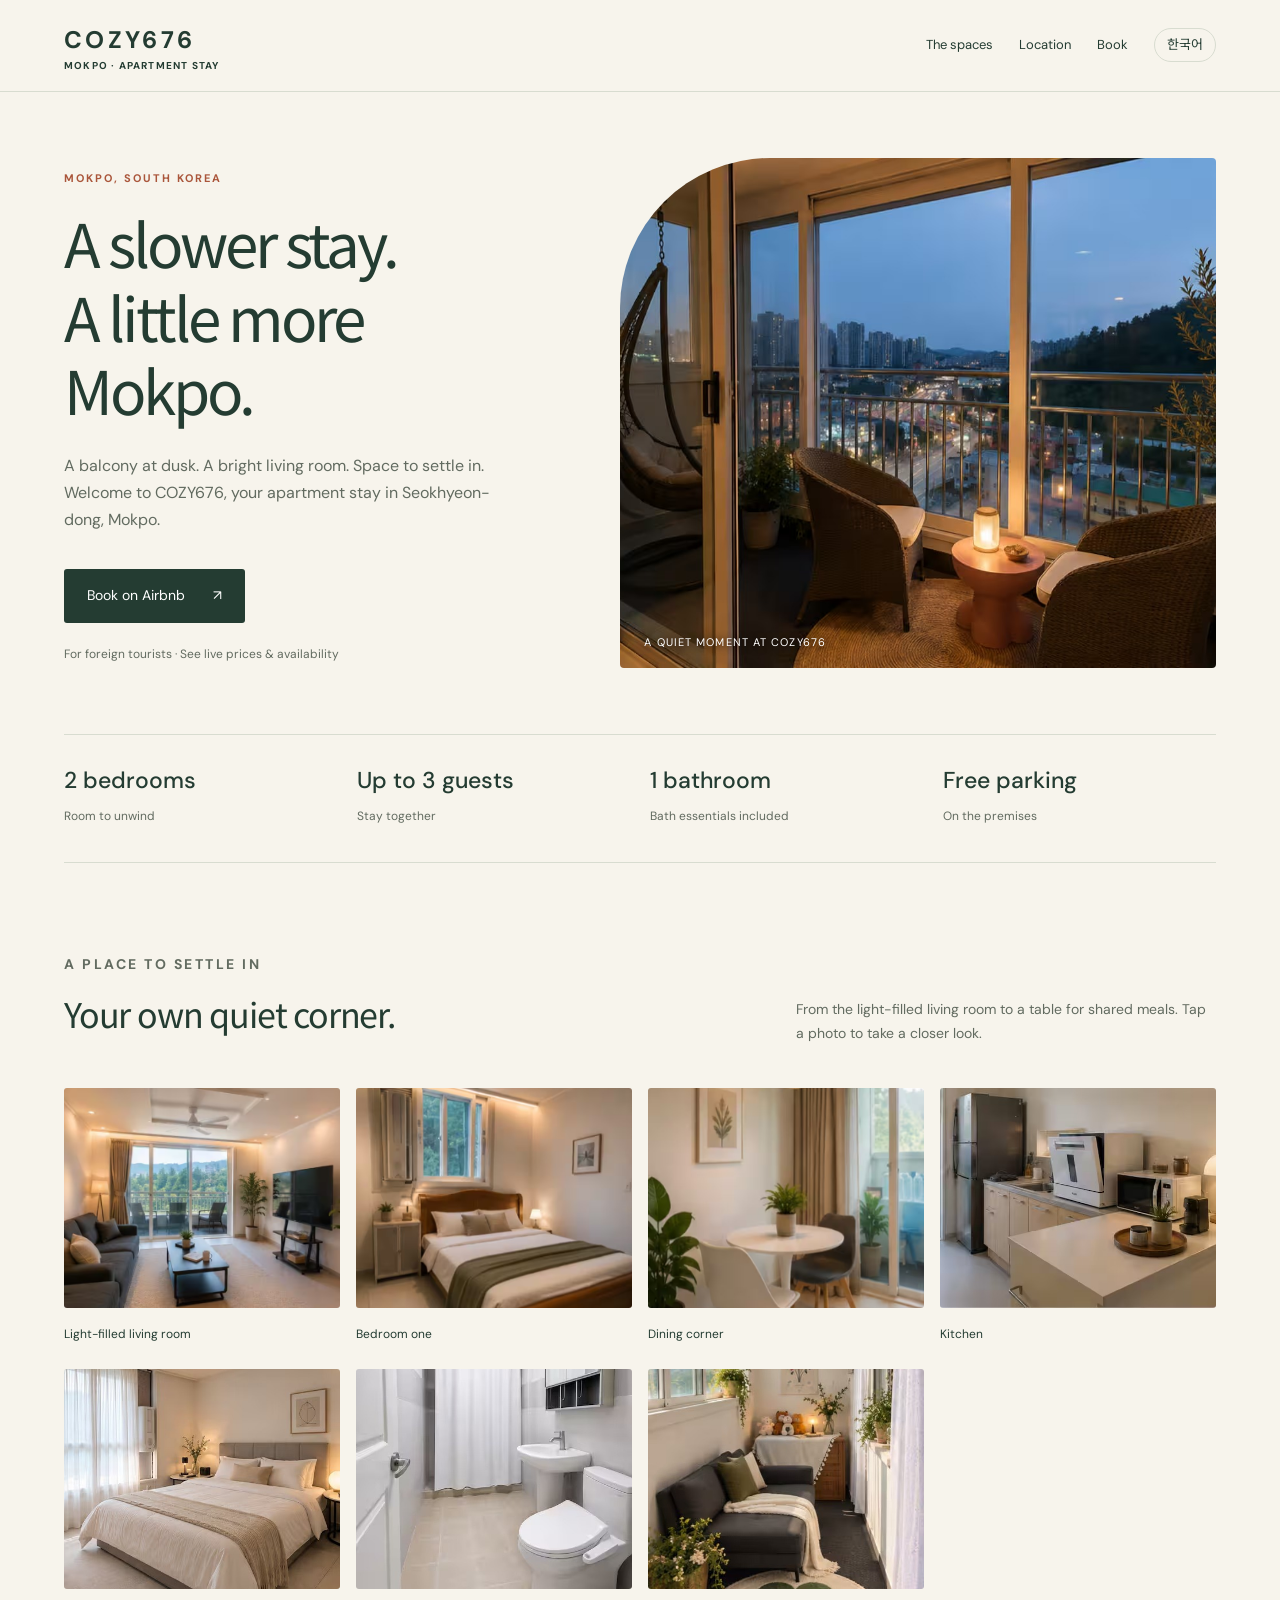
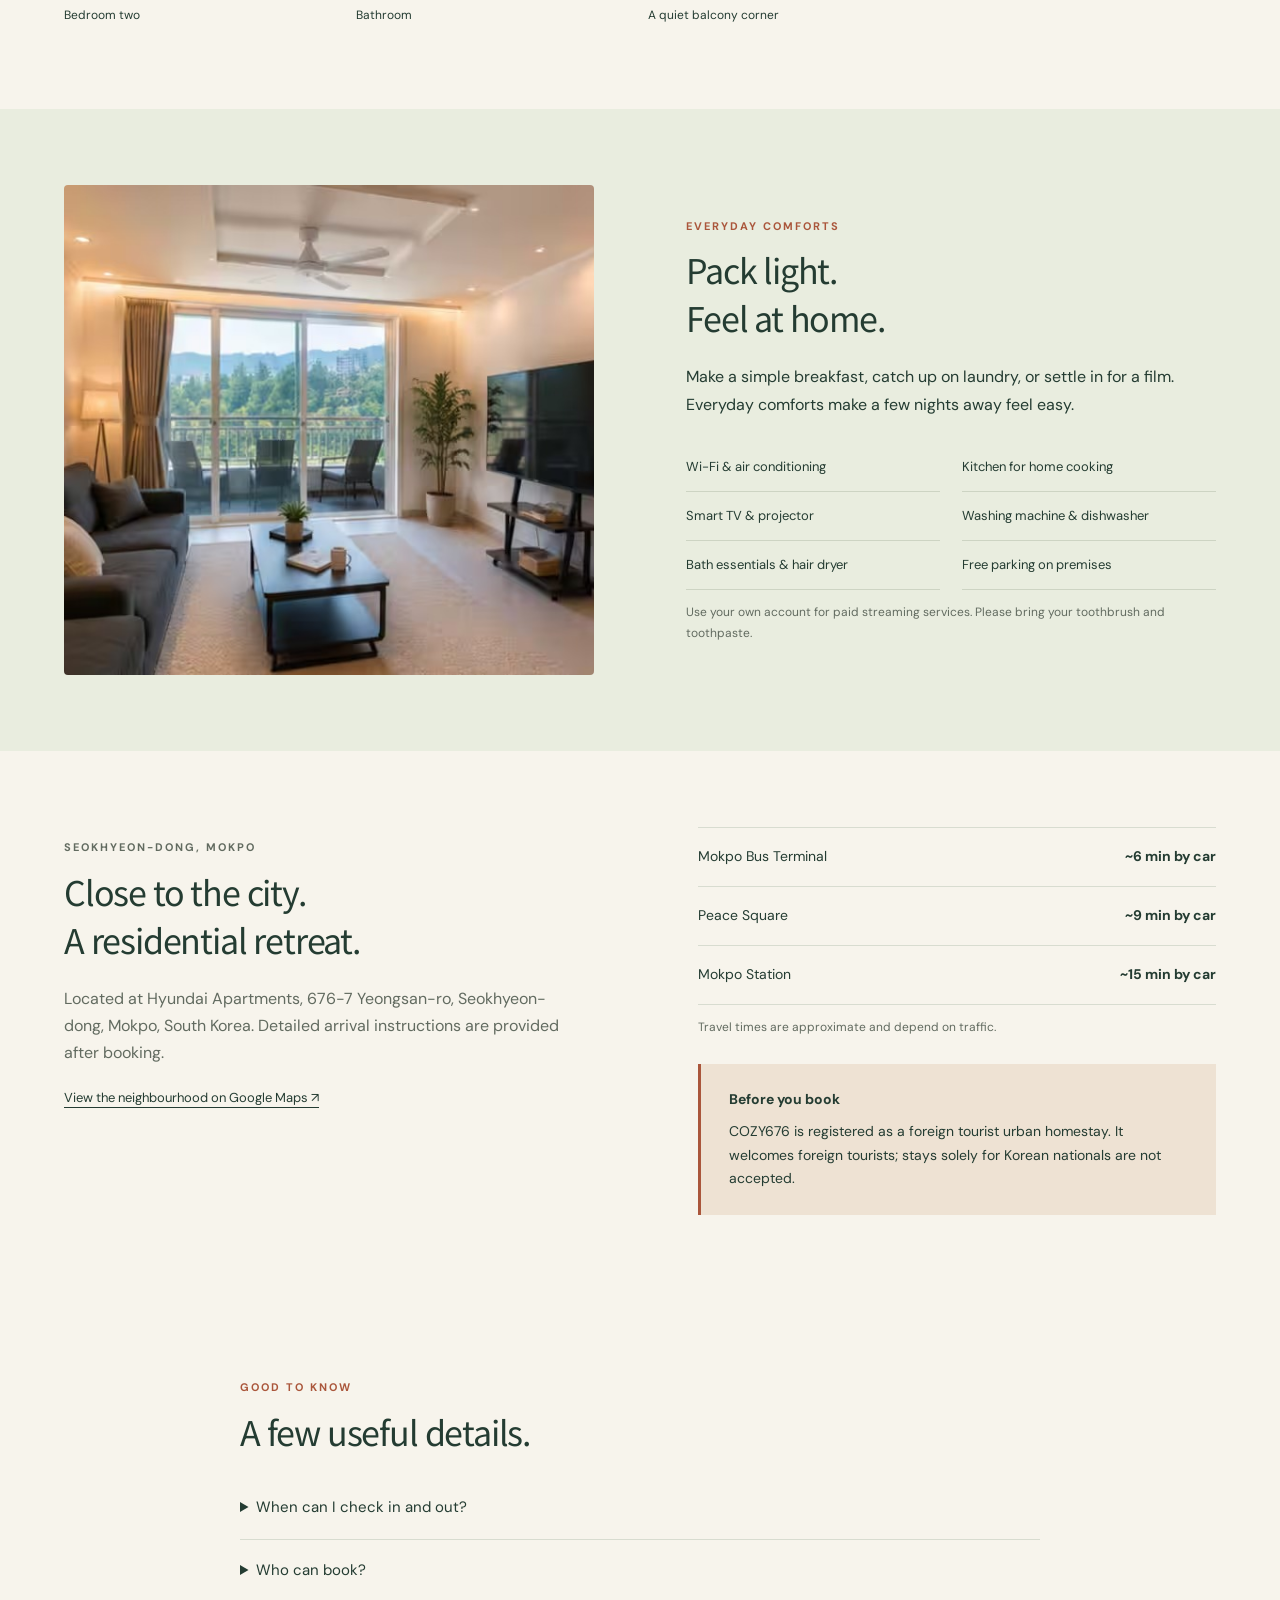
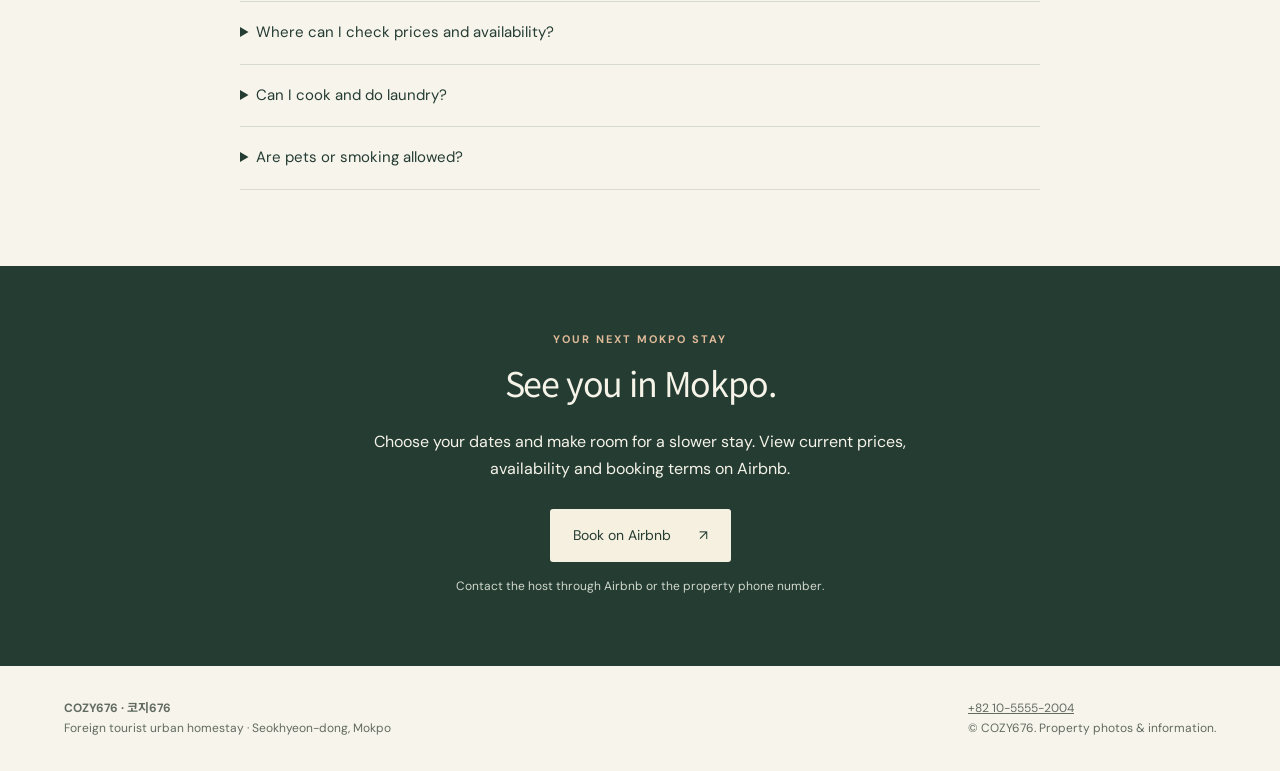
==== en/index.html @ 4f78809c "Set public Render canonical URLs" ====
<!doctype html><html lang="en"><head><meta charset="utf-8"><meta name="viewport" content="width=device-width,initial-scale=1"><title>COZY676 | Mokpo Apartment Stay for Foreign Tourists</title><meta name="description" content="Discover COZY676, a two-bedroom apartment stay in Seokhyeon-dong, Mokpo. Up to 3 guests, balcony, kitchen, Wi-Fi and free parking. For foreign tourists. Book on Airbnb."><meta name="robots" content="index,follow,max-image-preview:large"><link rel="canonical" href="https://cozy676-mokpo.onrender.com/en/"><link rel="alternate" hreflang="ko" href="https://cozy676-mokpo.onrender.com/"><link rel="alternate" hreflang="en" href="https://cozy676-mokpo.onrender.com/en/"><link rel="alternate" hreflang="x-default" href="https://cozy676-mokpo.onrender.com/en/"><meta property="og:type" content="website"><meta property="og:title" content="COZY676 | Mokpo Apartment Stay for Foreign Tourists"><meta property="og:description" content="Discover COZY676, a two-bedroom apartment stay in Seokhyeon-dong, Mokpo. Up to 3 guests, balcony, kitchen, Wi-Fi and free parking. For foreign tourists. Book on Airbnb."><meta property="og:url" content="https://cozy676-mokpo.onrender.com/en/"><meta property="og:image" content="https://cozy676-mokpo.onrender.com/assets/balcony.jpg"><meta name="twitter:card" content="summary_large_image"><meta name="theme-color" content="#243c32"><link rel="icon" href="/assets/favicon.svg" type="image/svg+xml"><link rel="stylesheet" href="/assets/style.css"><link rel="preload" as="image" href="/assets/balcony.jpg"><script type="application/ld+json">{"@context": "https://schema.org", "@type": "LodgingBusiness", "name": "COZY676 · 코지676", "url": "https://cozy676-mokpo.onrender.com/", "description": "Discover COZY676, a two-bedroom apartment stay in Seokhyeon-dong, Mokpo. Up to 3 guests, balcony, kitchen, Wi-Fi and free parking. For foreign tourists. Book on Airbnb.", "image": ["https://cozy676-mokpo.onrender.com/assets/balcony.jpg", "https://cozy676-mokpo.onrender.com/assets/living.jpg", "https://cozy676-mokpo.onrender.com/assets/bedroom-one.jpg", "https://cozy676-mokpo.onrender.com/assets/dining.jpg", "https://cozy676-mokpo.onrender.com/assets/kitchen.jpg"], "telephone": "+82-10-5555-2004", "address": {"@type": "PostalAddress", "streetAddress": "676-7 Yeongsan-ro, Seokhyeon-dong", "addressLocality": "Mokpo-si", "addressRegion": "Jeollanam-do", "postalCode": "58606", "addressCountry": "KR"}, "checkinTime": "15:00", "checkoutTime": "11:00", "sameAs": ["https://ko.airbnb.com/rooms/1746068982878843854"], "amenityFeature": [{"@type": "LocationFeatureSpecification", "name": "Wi-Fi & air conditioning", "value": true}, {"@type": "LocationFeatureSpecification", "name": "Kitchen for home cooking", "value": true}, {"@type": "LocationFeatureSpecification", "name": "Smart TV & projector", "value": true}, {"@type": "LocationFeatureSpecification", "name": "Washing machine & dishwasher", "value": true}, {"@type": "LocationFeatureSpecification", "name": "Bath essentials & hair dryer", "value": true}, {"@type": "LocationFeatureSpecification", "name": "Free parking on premises", "value": true}]}</script><script src="/assets/site.js" defer></script></head><body>
<a class="skip" href="#main">Skip to content</a><header><a class="logo" href="https://cozy676-mokpo.onrender.com/en/">COZY676<small>MOKPO · APARTMENT STAY</small></a><nav aria-label="Main navigation"><a class="hide-mobile" href="#spaces">The spaces</a><a class="hide-mobile" href="#location">Location</a><a href="#booking">Book</a><a class="language" href="/" lang="ko">한국어</a></nav></header>
<main id="main"><div class="wrap"><section class="hero"><div><p class="eyebrow">MOKPO, SOUTH KOREA</p><h1>A slower stay.<br>A little more<br>Mokpo.</h1><p class="lead">A balcony at dusk. A bright living room. Space to settle in. Welcome to COZY676, your apartment stay in Seokhyeon-dong, Mokpo.</p><a class="cta" href="https://ko.airbnb.com/rooms/1746068982878843854" target="_blank" rel="noopener">Book on Airbnb <span aria-hidden="true">↗</span></a><p class="fine">For foreign tourists · See live prices & availability</p></div><figure class="hero-photo"><img src="/assets/balcony.jpg" alt="Evening view from the balcony at COZY676 in Mokpo" width="1200" height="790" fetchpriority="high"><figcaption>A QUIET MOMENT AT COZY676</figcaption></figure></section>
<div class="facts"><div><strong>2 bedrooms</strong><span>Room to unwind</span></div><div><strong>Up to 3 guests</strong><span>Stay together</span></div><div><strong>1 bathroom</strong><span>Bath essentials included</span></div><div><strong>Free parking</strong><span>On the premises</span></div></div>
<section id="spaces"><div class="section-top"><div><p class="eyebrow">A PLACE TO SETTLE IN</p><h2>Your own quiet corner.</h2></div><p>From the light-filled living room to a table for shared meals. Tap a photo to take a closer look.</p></div><div class="gallery"><button data-photo="/assets/living.jpg" data-caption="Light-filled living room" aria-label="View photo: Light-filled living room"><img src="/assets/living.jpg" alt="COZY676 Light-filled living room" loading="lazy" width="480" height="420"><span>Light-filled living room</span></button><button data-photo="/assets/bedroom-one.jpg" data-caption="Bedroom one" aria-label="View photo: Bedroom one"><img src="/assets/bedroom-one.jpg" alt="COZY676 Bedroom one" loading="lazy" width="480" height="420"><span>Bedroom one</span></button><button data-photo="/assets/dining.jpg" data-caption="Dining corner" aria-label="View photo: Dining corner"><img src="/assets/dining.jpg" alt="COZY676 Dining corner" loading="lazy" width="480" height="420"><span>Dining corner</span></button><button data-photo="/assets/kitchen.jpg" data-caption="Kitchen" aria-label="View photo: Kitchen"><img src="/assets/kitchen.jpg" alt="COZY676 Kitchen" loading="lazy" width="480" height="420"><span>Kitchen</span></button><button data-photo="/assets/bedroom-two.jpg" data-caption="Bedroom two" aria-label="View photo: Bedroom two"><img src="/assets/bedroom-two.jpg" alt="COZY676 Bedroom two" loading="lazy" width="480" height="420"><span>Bedroom two</span></button><button data-photo="/assets/bathroom.jpg" data-caption="Bathroom" aria-label="View photo: Bathroom"><img src="/assets/bathroom.jpg" alt="COZY676 Bathroom" loading="lazy" width="480" height="420"><span>Bathroom</span></button><button data-photo="/assets/sunroom.jpg" data-caption="A quiet balcony corner" aria-label="View photo: A quiet balcony corner"><img src="/assets/sunroom.jpg" alt="COZY676 A quiet balcony corner" loading="lazy" width="480" height="420"><span>A quiet balcony corner</span></button></div></section></div>
<section class="feature"><div class="wrap split"><img src="/assets/living.jpg" alt="COZY676 living room and balcony" loading="lazy" width="720" height="520"><div><p class="eyebrow">EVERYDAY COMFORTS</p><h2>Pack light.<br>Feel at home.</h2><p>Make a simple breakfast, catch up on laundry, or settle in for a film. Everyday comforts make a few nights away feel easy.</p><div class="amenities"><p>Wi-Fi & air conditioning</p><p>Kitchen for home cooking</p><p>Smart TV & projector</p><p>Washing machine & dishwasher</p><p>Bath essentials & hair dryer</p><p>Free parking on premises</p></div><p class="fine">Use your own account for paid streaming services. Please bring your toothbrush and toothpaste.</p></div></div></section>
<div class="wrap"><section id="location" class="location"><div><p class="eyebrow">SEOKHYEON-DONG, MOKPO</p><h2>Close to the city.<br>A residential retreat.</h2><p>Located at Hyundai Apartments, 676-7 Yeongsan-ro, Seokhyeon-dong, Mokpo, South Korea. Detailed arrival instructions are provided after booking.</p><a class="maplink" href="https://www.google.com/maps/search/?api=1&query=676-7+Yeongsan-ro+Mokpo+South+Korea" target="_blank" rel="noopener">View the neighbourhood on Google Maps ↗</a></div><div><div class="journeys"><div><span>Mokpo Bus Terminal</span><strong>~6 min by car</strong></div><div><span>Peace Square</span><strong>~9 min by car</strong></div><div><span>Mokpo Station</span><strong>~15 min by car</strong></div></div><p class="fine">Travel times are approximate and depend on traffic.</p><div class="notice"><strong>Before you book</strong>COZY676 is registered as a foreign tourist urban homestay. It welcomes foreign tourists; stays solely for Korean nationals are not accepted.</div></div></section>
<section class="faq"><p class="eyebrow">GOOD TO KNOW</p><h2>A few useful details.</h2><details><summary>When can I check in and out?</summary><p>Check-in is from 3 pm to 11 pm. Check-out is by 11 am. Arrival instructions are shared after booking.</p></details><details><summary>Who can book?</summary><p>This property is registered as a foreign tourist urban homestay and welcomes foreign tourists. Stays solely for Korean nationals are not accepted. Please confirm eligibility before booking.</p></details><details><summary>Where can I check prices and availability?</summary><p>Check the Airbnb listing for live availability, date-specific prices, any cleaning or other charges, and cancellation terms.</p></details><details><summary>Can I cook and do laundry?</summary><p>A kitchen and washing machine are available. Please clean and put away the cookware and dishes after use.</p></details><details><summary>Are pets or smoking allowed?</summary><p>Pets are not allowed. Smoking is prohibited indoors and on the balcony. Please respect the residential building by keeping noise low and avoiding parties.</p></details></section></div>
<section id="booking" class="booking"><p class="eyebrow">YOUR NEXT MOKPO STAY</p><h2>See you in Mokpo.</h2><p>Choose your dates and make room for a slower stay. View current prices, availability and booking terms on Airbnb.</p><a class="cta" href="https://ko.airbnb.com/rooms/1746068982878843854" target="_blank" rel="noopener">Book on Airbnb <span aria-hidden="true">↗</span></a><p class="fine">Contact the host through Airbnb or the property phone number.</p></section></main>
<footer><div><p><strong>COZY676 · 코지676</strong></p><p>Foreign tourist urban homestay · Seokhyeon-dong, Mokpo</p></div><div><p><a href="tel:+821055552004">+82 10-5555-2004</a></p><p>© COZY676. Property photos & information.</p></div></footer><div class="sticky"><span>COZY676 · Mokpo stay</span><a class="cta" href="https://ko.airbnb.com/rooms/1746068982878843854" target="_blank" rel="noopener">Book on Airbnb ↗</a></div><dialog aria-label="Property photo"><button data-close aria-label="Close">×</button><img alt=""><p></p></dialog></body></html>
---- assets/style.css ----
@import url('https://fonts.googleapis.com/css2?family=DM+Sans:wght@400;500;600;700&family=Noto+Sans+KR:wght@400;500;600&display=swap');
:root{--ink:#243c32;--paper:#f7f4ec;--muted:#626b60;--line:#d8dcd0;--accent:#aa563b}*{box-sizing:border-box}html{scroll-behavior:smooth;scroll-padding-top:85px}body{margin:0;background:var(--paper);color:var(--ink);font-family:'DM Sans','Noto Sans KR',sans-serif;line-height:1.7}a{color:inherit}button,a{-webkit-tap-highlight-color:transparent}a:focus-visible,button:focus-visible,summary:focus-visible{outline:3px solid var(--accent);outline-offset:5px}.skip{position:absolute;left:-10000px}.skip:focus{left:20px;top:15px;z-index:5;background:white}header{padding:20px 5%;display:flex;align-items:center;justify-content:space-between;border-bottom:1px solid var(--line);gap:20px}.logo{text-decoration:none;letter-spacing:.14em;font-weight:700;font-size:24px}.logo small{font-size:10px;letter-spacing:.12em;display:block;line-height:1}nav{display:flex;align-items:center;gap:26px;font-size:13px}nav a{text-decoration:none}.language{border:1px solid var(--line);padding:5px 12px;border-radius:30px}.wrap{width:min(1180px,90%);margin:auto}.eyebrow{font-size:11px;letter-spacing:.18em;text-transform:uppercase;font-weight:700;color:var(--accent)}.hero{padding:66px 0 58px;display:grid;grid-template-columns:.9fr 1.1fr;align-items:center;gap:6%}h1{font-family:Georgia,'Noto Sans KR',serif;font-weight:400;font-size:clamp(40px,4.7vw,68px);letter-spacing:-.05em;line-height:1.22;margin:18px 0 26px}.lead{max-width:430px;color:var(--muted);font-size:16px}.cta{display:inline-flex;align-items:center;gap:28px;text-decoration:none;background:var(--ink);color:white;padding:15px 23px;border-radius:3px;font-size:14px;margin:20px 0 9px}.cta:hover{background:#385641}.fine{font-size:12px;color:var(--muted)}.hero-photo{margin:0;position:relative}.hero-photo img{width:100%;height:510px;object-fit:cover;border-radius:150px 4px 4px 4px}.hero-photo figcaption{position:absolute;bottom:25px;left:24px;color:white;letter-spacing:.1em;font-size:11px;text-shadow:0 1px 8px black}.facts{display:grid;grid-template-columns:repeat(4,1fr);padding:26px 0 34px;border-top:1px solid var(--line);border-bottom:1px solid var(--line);gap:20px}.facts strong{display:block;font-size:23px;font-weight:500}.facts span{font-size:12px;color:var(--muted)}section{padding:76px 0}h2{font-family:Georgia,'Noto Sans KR',serif;font-size:34px;font-weight:400;line-height:1.4;letter-spacing:-.035em;margin:10px 0 22px}.section-top{display:flex;justify-content:space-between;align-items:flex-end;gap:35px;margin-bottom:28px}.section-top p{max-width:420px;color:var(--muted);font-size:14px}.gallery{display:grid;grid-template-columns:repeat(4,1fr);gap:16px}.gallery button{border:0;padding:0;background:transparent;text-align:left;color:inherit;font:inherit;cursor:zoom-in}.gallery img{width:100%;height:220px;object-fit:cover;border-radius:3px}.gallery span{font-size:12px;display:block;padding:8px 0}.feature{background:#e9eddf}.split{display:grid;grid-template-columns:1fr 1fr;gap:8%;align-items:center}.split img{width:100%;height:490px;object-fit:cover;border-radius:4px}.amenities{display:grid;grid-template-columns:1fr 1fr;gap:0 22px;margin-top:25px}.amenities p{padding:13px 0;border-bottom:1px solid #cdd4c3;font-size:13px;margin:0}.location{display:grid;grid-template-columns:1fr 1fr;gap:10%}.location p{color:var(--muted)}.journeys{border-top:1px solid var(--line)}.journeys div{display:flex;justify-content:space-between;gap:20px;padding:17px 0;border-bottom:1px solid var(--line);font-size:14px}.maplink{text-underline-offset:5px;font-size:13px}.notice{background:#eee2d3;padding:24px 28px;border-left:3px solid var(--accent);font-size:14px;margin-top:27px}.notice strong{display:block;margin-bottom:8px}.faq{max-width:800px;margin:auto}.faq details{border-bottom:1px solid var(--line);padding:18px 0}.faq summary{cursor:pointer;font-size:15px}.faq details p{font-size:14px;color:var(--muted)}.booking{text-align:center;background:var(--ink);color:#f6f3e9;padding:64px 20px}.booking p{max-width:550px;margin:0 auto}.booking .eyebrow{color:#dfb998}.booking .cta{background:#f5f0df;color:var(--ink);margin-top:26px}.booking .fine{color:#d2d8cd;margin:5px auto}footer{padding:32px 5%;display:flex;justify-content:space-between;gap:25px;font-size:12px;color:var(--muted)}footer p{margin:0}.sticky{display:none}dialog{padding:12px;border:0;background:#f7f4ec;max-width:92vw;max-height:94vh;border-radius:5px}dialog::backdrop{background:#10251deb}dialog img{display:block;max-width:85vw;max-height:78vh;object-fit:contain}dialog button{float:right;cursor:pointer;border:0;background:none;font-size:25px;color:var(--ink)}dialog p{margin:8px;font-size:13px}@media(max-width:760px){header{padding:18px 5%}nav{gap:14px}nav a.hide-mobile{display:none}.hero{grid-template-columns:1fr;padding:35px 0;gap:28px}.hero-photo img{height:350px;border-radius:90px 3px 3px 3px}.hero h1{font-size:43px;max-width:500px}.hero .lead{max-width:none}.facts{grid-template-columns:repeat(2,1fr);gap:20px}.facts strong{font-size:20px}.section-top{display:block}.gallery{grid-template-columns:1fr 1fr;gap:11px}.gallery img{height:190px}section{padding:48px 0}h2{font-size:29px}.split,.location{grid-template-columns:1fr;gap:30px}.split img{height:330px}.amenities{gap:0 15px}.notice{padding:18px}.location .journeys{margin-top:5px}footer{display:block;padding-bottom:95px}footer p{margin-bottom:12px}.sticky{display:flex;position:fixed;bottom:0;left:0;right:0;padding:10px 5%;background:#f7f4ecf5;backdrop-filter:blur(12px);border-top:1px solid var(--line);z-index:2;align-items:center;justify-content:space-between;font-size:12px}.sticky .cta{padding:10px 16px;margin:0}.booking{padding-bottom:48px}}@media(prefers-reduced-motion:reduce){html{scroll-behavior:auto}}
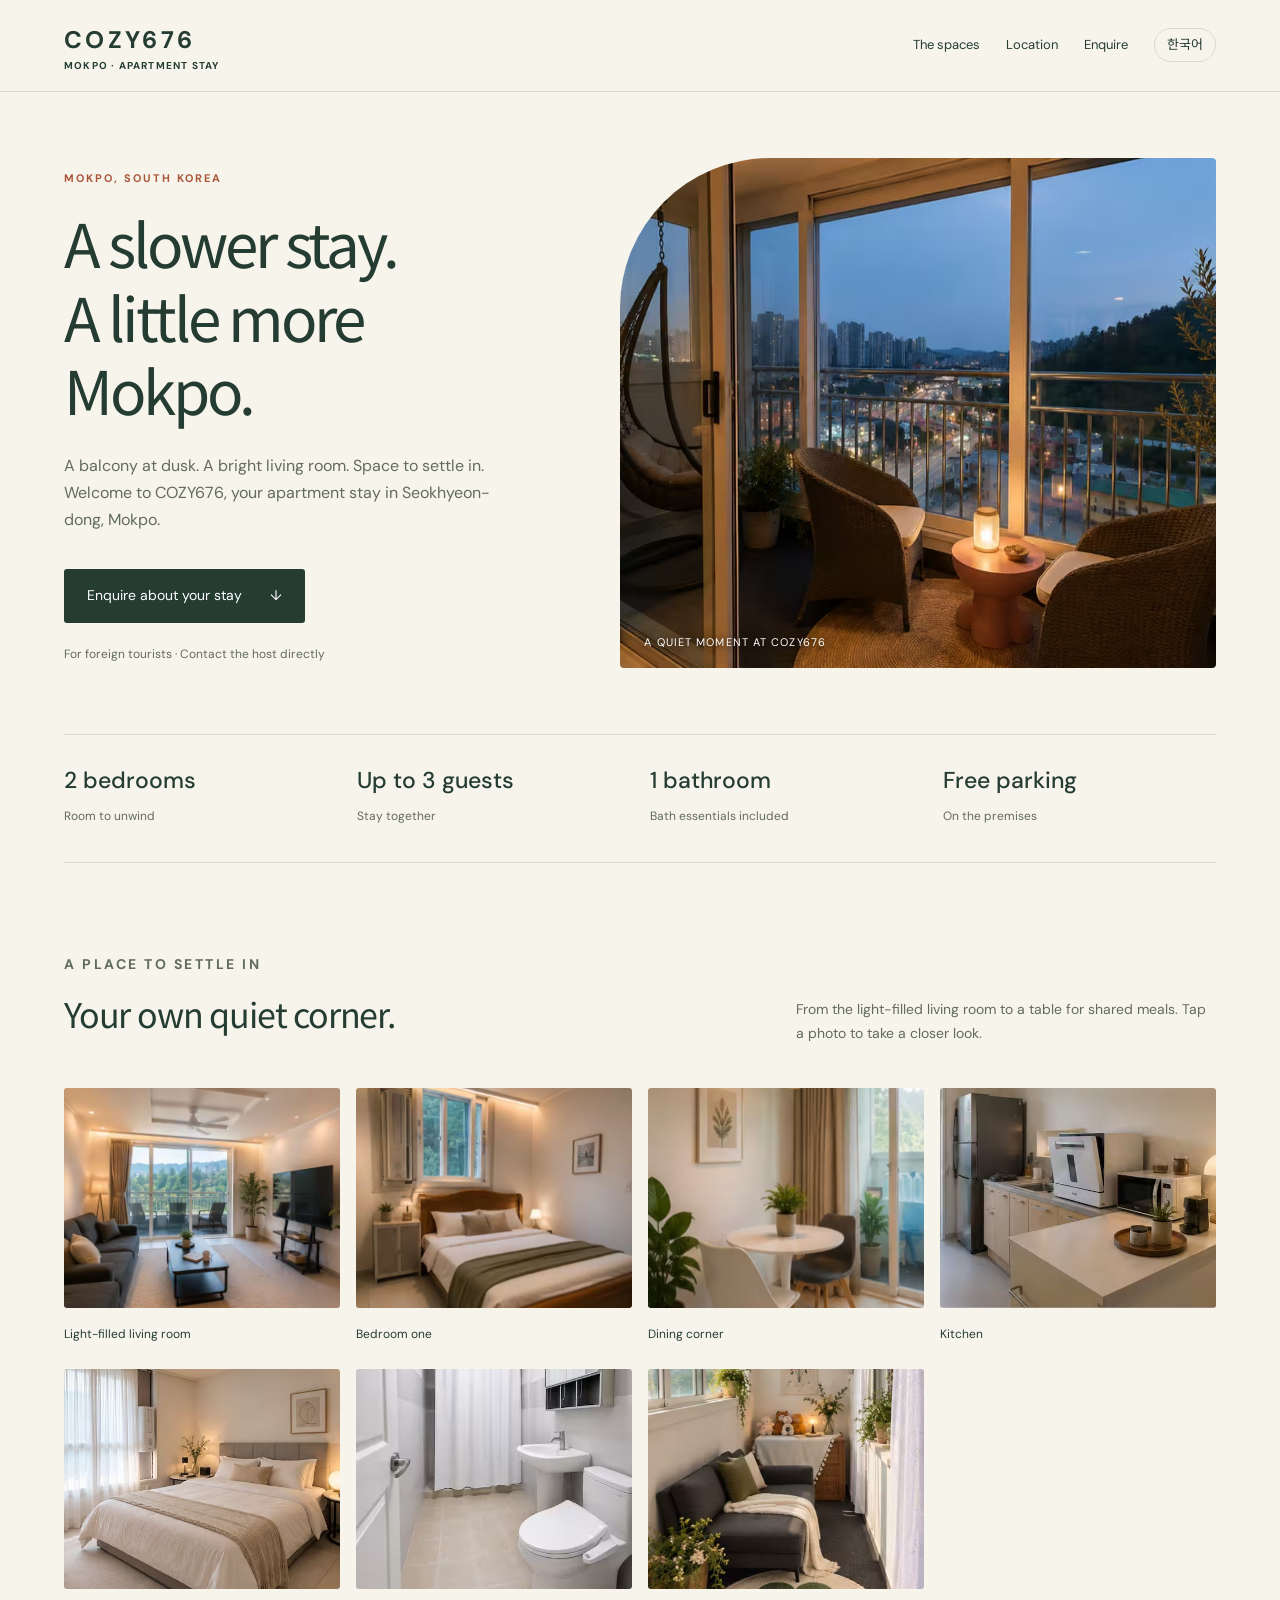
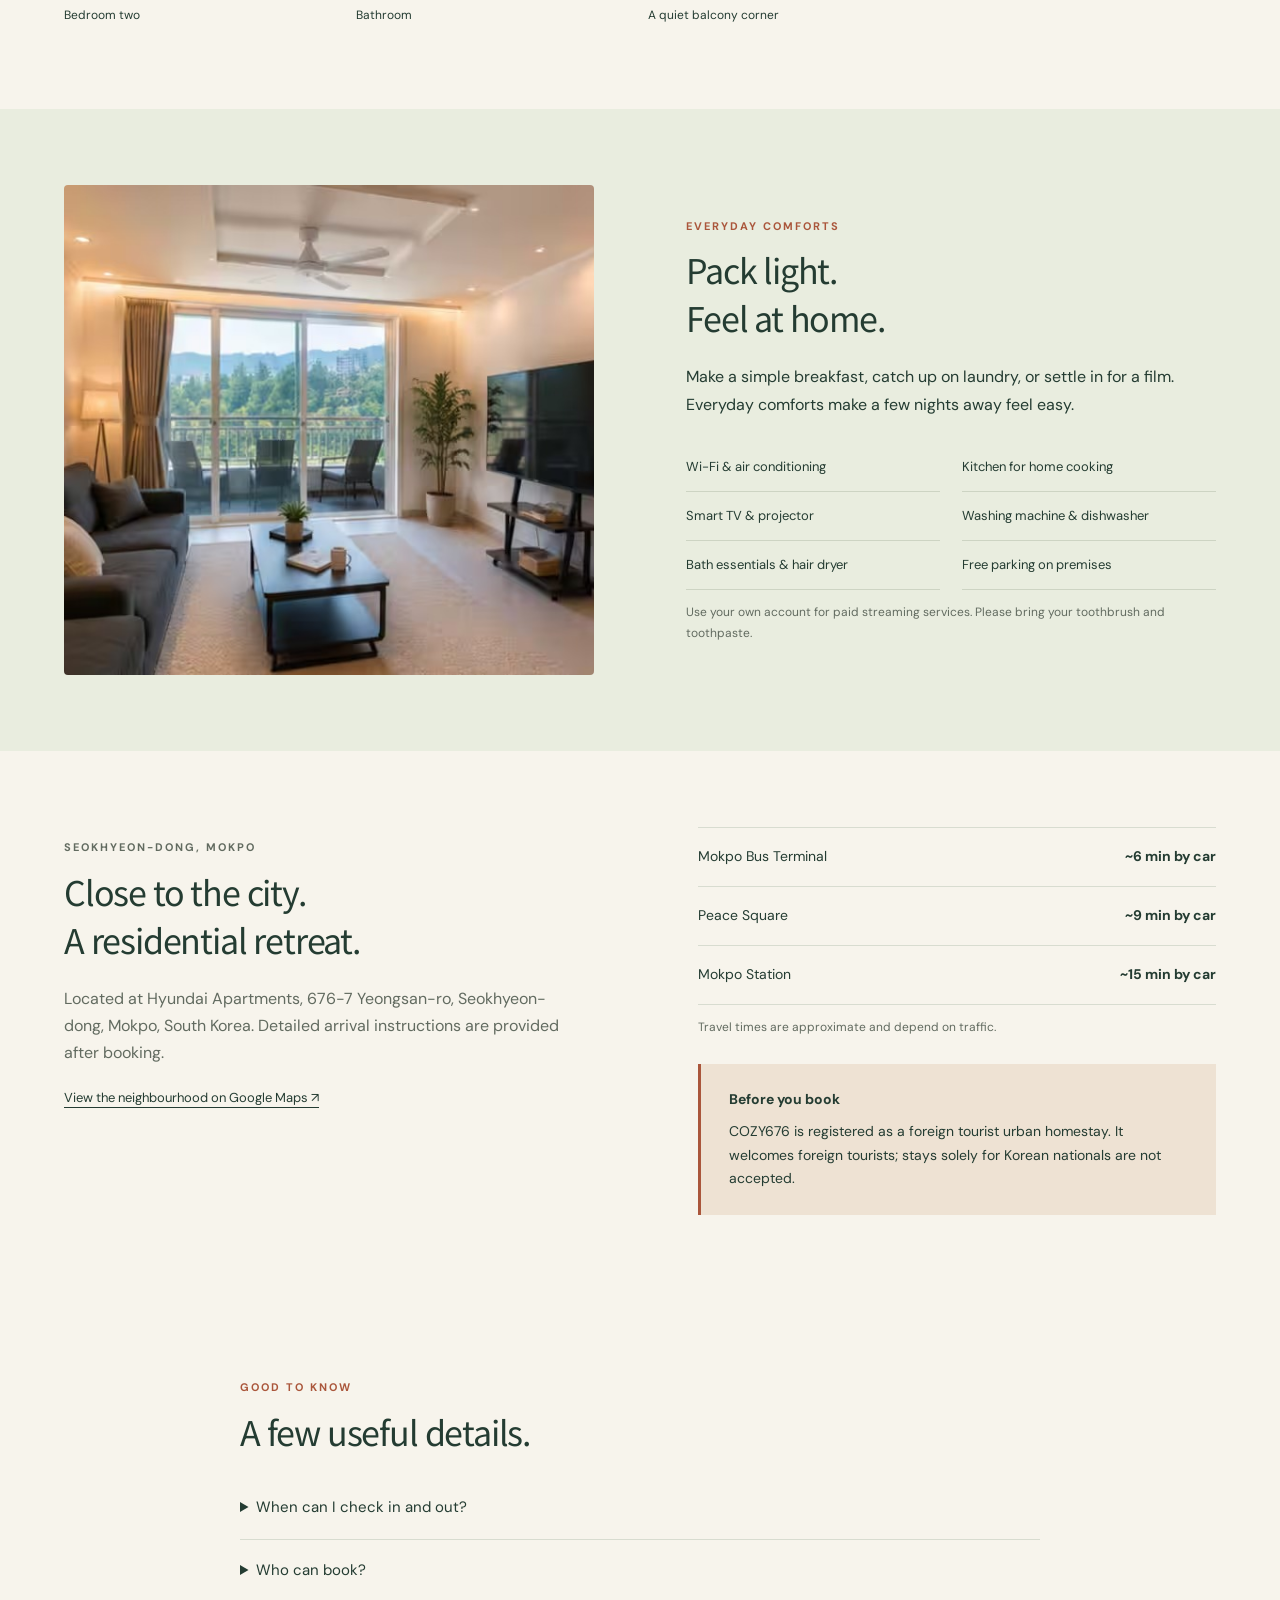
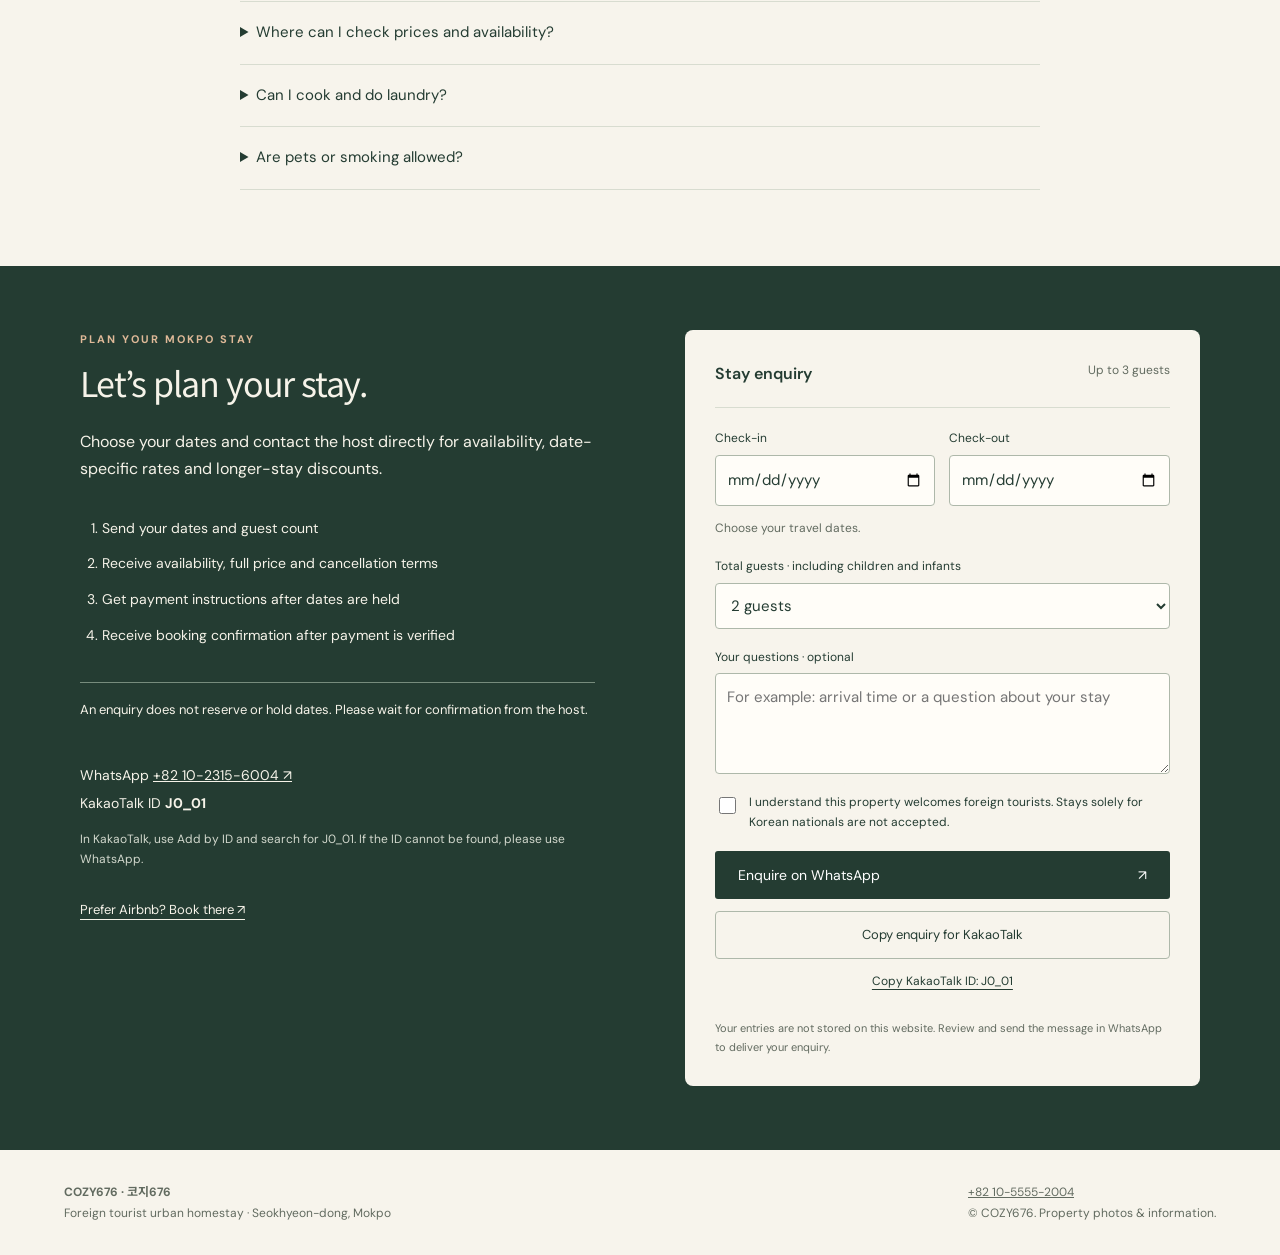
==== commit f62bb1d1: "Add bilingual direct stay enquiries via WhatsApp and KakaoTalk" ====
--- a/en/index.html
+++ b/en/index.html
@@ -1,10 +1,10 @@
-<!doctype html><html lang="en"><head><meta charset="utf-8"><meta name="viewport" content="width=device-width,initial-scale=1"><title>COZY676 | Mokpo Apartment Stay for Foreign Tourists</title><meta name="description" content="Discover COZY676, a two-bedroom apartment stay in Seokhyeon-dong, Mokpo. Up to 3 guests, balcony, kitchen, Wi-Fi and free parking. For foreign tourists. Book on Airbnb."><meta name="robots" content="index,follow,max-image-preview:large"><link rel="canonical" href="https://cozy676-mokpo.onrender.com/en/"><link rel="alternate" hreflang="ko" href="https://cozy676-mokpo.onrender.com/"><link rel="alternate" hreflang="en" href="https://cozy676-mokpo.onrender.com/en/"><link rel="alternate" hreflang="x-default" href="https://cozy676-mokpo.onrender.com/en/"><meta property="og:type" content="website"><meta property="og:title" content="COZY676 | Mokpo Apartment Stay for Foreign Tourists"><meta property="og:description" content="Discover COZY676, a two-bedroom apartment stay in Seokhyeon-dong, Mokpo. Up to 3 guests, balcony, kitchen, Wi-Fi and free parking. For foreign tourists. Book on Airbnb."><meta property="og:url" content="https://cozy676-mokpo.onrender.com/en/"><meta property="og:image" content="https://cozy676-mokpo.onrender.com/assets/balcony.jpg"><meta name="twitter:card" content="summary_large_image"><meta name="theme-color" content="#243c32"><link rel="icon" href="/assets/favicon.svg" type="image/svg+xml"><link rel="stylesheet" href="/assets/style.css"><link rel="preload" as="image" href="/assets/balcony.jpg"><script type="application/ld+json">{"@context": "https://schema.org", "@type": "LodgingBusiness", "name": "COZY676 · 코지676", "url": "https://cozy676-mokpo.onrender.com/", "description": "Discover COZY676, a two-bedroom apartment stay in Seokhyeon-dong, Mokpo. Up to 3 guests, balcony, kitchen, Wi-Fi and free parking. For foreign tourists. Book on Airbnb.", "image": ["https://cozy676-mokpo.onrender.com/assets/balcony.jpg", "https://cozy676-mokpo.onrender.com/assets/living.jpg", "https://cozy676-mokpo.onrender.com/assets/bedroom-one.jpg", "https://cozy676-mokpo.onrender.com/assets/dining.jpg", "https://cozy676-mokpo.onrender.com/assets/kitchen.jpg"], "telephone": "+82-10-5555-2004", "address": {"@type": "PostalAddress", "streetAddress": "676-7 Yeongsan-ro, Seokhyeon-dong", "addressLocality": "Mokpo-si", "addressRegion": "Jeollanam-do", "postalCode": "58606", "addressCountry": "KR"}, "checkinTime": "15:00", "checkoutTime": "11:00", "sameAs": ["https://ko.airbnb.com/rooms/1746068982878843854"], "amenityFeature": [{"@type": "LocationFeatureSpecification", "name": "Wi-Fi & air conditioning", "value": true}, {"@type": "LocationFeatureSpecification", "name": "Kitchen for home cooking", "value": true}, {"@type": "LocationFeatureSpecification", "name": "Smart TV & projector", "value": true}, {"@type": "LocationFeatureSpecification", "name": "Washing machine & dishwasher", "value": true}, {"@type": "LocationFeatureSpecification", "name": "Bath essentials & hair dryer", "value": true}, {"@type": "LocationFeatureSpecification", "name": "Free parking on premises", "value": true}]}</script><script src="/assets/site.js" defer></script></head><body>
-<a class="skip" href="#main">Skip to content</a><header><a class="logo" href="https://cozy676-mokpo.onrender.com/en/">COZY676<small>MOKPO · APARTMENT STAY</small></a><nav aria-label="Main navigation"><a class="hide-mobile" href="#spaces">The spaces</a><a class="hide-mobile" href="#location">Location</a><a href="#booking">Book</a><a class="language" href="/" lang="ko">한국어</a></nav></header>
-<main id="main"><div class="wrap"><section class="hero"><div><p class="eyebrow">MOKPO, SOUTH KOREA</p><h1>A slower stay.<br>A little more<br>Mokpo.</h1><p class="lead">A balcony at dusk. A bright living room. Space to settle in. Welcome to COZY676, your apartment stay in Seokhyeon-dong, Mokpo.</p><a class="cta" href="https://ko.airbnb.com/rooms/1746068982878843854" target="_blank" rel="noopener">Book on Airbnb <span aria-hidden="true">↗</span></a><p class="fine">For foreign tourists · See live prices & availability</p></div><figure class="hero-photo"><img src="/assets/balcony.jpg" alt="Evening view from the balcony at COZY676 in Mokpo" width="1200" height="790" fetchpriority="high"><figcaption>A QUIET MOMENT AT COZY676</figcaption></figure></section>
+<!doctype html><html lang="en"><head><meta charset="utf-8"><meta name="viewport" content="width=device-width,initial-scale=1"><title>COZY676 | Mokpo Apartment Stay for Foreign Tourists</title><meta name="description" content="Discover COZY676, a two-bedroom apartment stay in Seokhyeon-dong, Mokpo. Up to 3 guests, balcony, kitchen, Wi-Fi and free parking. For foreign tourists. Enquire directly on WhatsApp or KakaoTalk."><meta name="robots" content="index,follow,max-image-preview:large"><link rel="canonical" href="https://cozy676-mokpo.onrender.com/en/"><link rel="alternate" hreflang="ko" href="https://cozy676-mokpo.onrender.com/"><link rel="alternate" hreflang="en" href="https://cozy676-mokpo.onrender.com/en/"><link rel="alternate" hreflang="x-default" href="https://cozy676-mokpo.onrender.com/en/"><meta property="og:type" content="website"><meta property="og:title" content="COZY676 | Mokpo Apartment Stay for Foreign Tourists"><meta property="og:description" content="Discover COZY676, a two-bedroom apartment stay in Seokhyeon-dong, Mokpo. Up to 3 guests, balcony, kitchen, Wi-Fi and free parking. For foreign tourists. Enquire directly on WhatsApp or KakaoTalk."><meta property="og:url" content="https://cozy676-mokpo.onrender.com/en/"><meta property="og:image" content="https://cozy676-mokpo.onrender.com/assets/balcony.jpg"><meta name="twitter:card" content="summary_large_image"><meta name="theme-color" content="#243c32"><link rel="icon" href="/assets/favicon.svg" type="image/svg+xml"><link rel="stylesheet" href="/assets/style.css"><link rel="preload" as="image" href="/assets/balcony.jpg"><script type="application/ld+json">{"@context": "https://schema.org", "@type": "LodgingBusiness", "name": "COZY676 · 코지676", "url": "https://cozy676-mokpo.onrender.com/", "description": "Discover COZY676, a two-bedroom apartment stay in Seokhyeon-dong, Mokpo. Up to 3 guests, balcony, kitchen, Wi-Fi and free parking. For foreign tourists. Enquire directly on WhatsApp or KakaoTalk.", "image": ["https://cozy676-mokpo.onrender.com/assets/balcony.jpg", "https://cozy676-mokpo.onrender.com/assets/living.jpg", "https://cozy676-mokpo.onrender.com/assets/bedroom-one.jpg", "https://cozy676-mokpo.onrender.com/assets/dining.jpg", "https://cozy676-mokpo.onrender.com/assets/kitchen.jpg"], "telephone": "+82-10-5555-2004", "address": {"@type": "PostalAddress", "streetAddress": "676-7 Yeongsan-ro, Seokhyeon-dong", "addressLocality": "Mokpo-si", "addressRegion": "Jeollanam-do", "postalCode": "58606", "addressCountry": "KR"}, "checkinTime": "15:00", "checkoutTime": "11:00", "sameAs": ["https://ko.airbnb.com/rooms/1746068982878843854"], "amenityFeature": [{"@type": "LocationFeatureSpecification", "name": "Wi-Fi & air conditioning", "value": true}, {"@type": "LocationFeatureSpecification", "name": "Kitchen for home cooking", "value": true}, {"@type": "LocationFeatureSpecification", "name": "Smart TV & projector", "value": true}, {"@type": "LocationFeatureSpecification", "name": "Washing machine & dishwasher", "value": true}, {"@type": "LocationFeatureSpecification", "name": "Bath essentials & hair dryer", "value": true}, {"@type": "LocationFeatureSpecification", "name": "Free parking on premises", "value": true}]}</script><script type="module" src="/assets/inquiry.js"></script><script src="/assets/site.js" defer></script></head><body>
+<a class="skip" href="#main">Skip to content</a><header><a class="logo" href="https://cozy676-mokpo.onrender.com/en/">COZY676<small>MOKPO · APARTMENT STAY</small></a><nav aria-label="Main navigation"><a class="hide-mobile" href="#spaces">The spaces</a><a class="hide-mobile" href="#location">Location</a><a href="#booking">Enquire</a><a class="language" href="/" lang="ko">한국어</a></nav></header>
+<main id="main"><div class="wrap"><section class="hero"><div><p class="eyebrow">MOKPO, SOUTH KOREA</p><h1>A slower stay.<br>A little more<br>Mokpo.</h1><p class="lead">A balcony at dusk. A bright living room. Space to settle in. Welcome to COZY676, your apartment stay in Seokhyeon-dong, Mokpo.</p><a class="cta" href="#booking">Enquire about your stay <span aria-hidden="true">↓</span></a><p class="fine">For foreign tourists · Contact the host directly</p></div><figure class="hero-photo"><img src="/assets/balcony.jpg" alt="Evening view from the balcony at COZY676 in Mokpo" width="1200" height="790" fetchpriority="high"><figcaption>A QUIET MOMENT AT COZY676</figcaption></figure></section>
 <div class="facts"><div><strong>2 bedrooms</strong><span>Room to unwind</span></div><div><strong>Up to 3 guests</strong><span>Stay together</span></div><div><strong>1 bathroom</strong><span>Bath essentials included</span></div><div><strong>Free parking</strong><span>On the premises</span></div></div>
 <section id="spaces"><div class="section-top"><div><p class="eyebrow">A PLACE TO SETTLE IN</p><h2>Your own quiet corner.</h2></div><p>From the light-filled living room to a table for shared meals. Tap a photo to take a closer look.</p></div><div class="gallery"><button data-photo="/assets/living.jpg" data-caption="Light-filled living room" aria-label="View photo: Light-filled living room"><img src="/assets/living.jpg" alt="COZY676 Light-filled living room" loading="lazy" width="480" height="420"><span>Light-filled living room</span></button><button data-photo="/assets/bedroom-one.jpg" data-caption="Bedroom one" aria-label="View photo: Bedroom one"><img src="/assets/bedroom-one.jpg" alt="COZY676 Bedroom one" loading="lazy" width="480" height="420"><span>Bedroom one</span></button><button data-photo="/assets/dining.jpg" data-caption="Dining corner" aria-label="View photo: Dining corner"><img src="/assets/dining.jpg" alt="COZY676 Dining corner" loading="lazy" width="480" height="420"><span>Dining corner</span></button><button data-photo="/assets/kitchen.jpg" data-caption="Kitchen" aria-label="View photo: Kitchen"><img src="/assets/kitchen.jpg" alt="COZY676 Kitchen" loading="lazy" width="480" height="420"><span>Kitchen</span></button><button data-photo="/assets/bedroom-two.jpg" data-caption="Bedroom two" aria-label="View photo: Bedroom two"><img src="/assets/bedroom-two.jpg" alt="COZY676 Bedroom two" loading="lazy" width="480" height="420"><span>Bedroom two</span></button><button data-photo="/assets/bathroom.jpg" data-caption="Bathroom" aria-label="View photo: Bathroom"><img src="/assets/bathroom.jpg" alt="COZY676 Bathroom" loading="lazy" width="480" height="420"><span>Bathroom</span></button><button data-photo="/assets/sunroom.jpg" data-caption="A quiet balcony corner" aria-label="View photo: A quiet balcony corner"><img src="/assets/sunroom.jpg" alt="COZY676 A quiet balcony corner" loading="lazy" width="480" height="420"><span>A quiet balcony corner</span></button></div></section></div>
 <section class="feature"><div class="wrap split"><img src="/assets/living.jpg" alt="COZY676 living room and balcony" loading="lazy" width="720" height="520"><div><p class="eyebrow">EVERYDAY COMFORTS</p><h2>Pack light.<br>Feel at home.</h2><p>Make a simple breakfast, catch up on laundry, or settle in for a film. Everyday comforts make a few nights away feel easy.</p><div class="amenities"><p>Wi-Fi & air conditioning</p><p>Kitchen for home cooking</p><p>Smart TV & projector</p><p>Washing machine & dishwasher</p><p>Bath essentials & hair dryer</p><p>Free parking on premises</p></div><p class="fine">Use your own account for paid streaming services. Please bring your toothbrush and toothpaste.</p></div></div></section>
 <div class="wrap"><section id="location" class="location"><div><p class="eyebrow">SEOKHYEON-DONG, MOKPO</p><h2>Close to the city.<br>A residential retreat.</h2><p>Located at Hyundai Apartments, 676-7 Yeongsan-ro, Seokhyeon-dong, Mokpo, South Korea. Detailed arrival instructions are provided after booking.</p><a class="maplink" href="https://www.google.com/maps/search/?api=1&query=676-7+Yeongsan-ro+Mokpo+South+Korea" target="_blank" rel="noopener">View the neighbourhood on Google Maps ↗</a></div><div><div class="journeys"><div><span>Mokpo Bus Terminal</span><strong>~6 min by car</strong></div><div><span>Peace Square</span><strong>~9 min by car</strong></div><div><span>Mokpo Station</span><strong>~15 min by car</strong></div></div><p class="fine">Travel times are approximate and depend on traffic.</p><div class="notice"><strong>Before you book</strong>COZY676 is registered as a foreign tourist urban homestay. It welcomes foreign tourists; stays solely for Korean nationals are not accepted.</div></div></section>
-<section class="faq"><p class="eyebrow">GOOD TO KNOW</p><h2>A few useful details.</h2><details><summary>When can I check in and out?</summary><p>Check-in is from 3 pm to 11 pm. Check-out is by 11 am. Arrival instructions are shared after booking.</p></details><details><summary>Who can book?</summary><p>This property is registered as a foreign tourist urban homestay and welcomes foreign tourists. Stays solely for Korean nationals are not accepted. Please confirm eligibility before booking.</p></details><details><summary>Where can I check prices and availability?</summary><p>Check the Airbnb listing for live availability, date-specific prices, any cleaning or other charges, and cancellation terms.</p></details><details><summary>Can I cook and do laundry?</summary><p>A kitchen and washing machine are available. Please clean and put away the cookware and dishes after use.</p></details><details><summary>Are pets or smoking allowed?</summary><p>Pets are not allowed. Smoking is prohibited indoors and on the balcony. Please respect the residential building by keeping noise low and avoiding parties.</p></details></section></div>
-<section id="booking" class="booking"><p class="eyebrow">YOUR NEXT MOKPO STAY</p><h2>See you in Mokpo.</h2><p>Choose your dates and make room for a slower stay. View current prices, availability and booking terms on Airbnb.</p><a class="cta" href="https://ko.airbnb.com/rooms/1746068982878843854" target="_blank" rel="noopener">Book on Airbnb <span aria-hidden="true">↗</span></a><p class="fine">Contact the host through Airbnb or the property phone number.</p></section></main>
-<footer><div><p><strong>COZY676 · 코지676</strong></p><p>Foreign tourist urban homestay · Seokhyeon-dong, Mokpo</p></div><div><p><a href="tel:+821055552004">+82 10-5555-2004</a></p><p>© COZY676. Property photos & information.</p></div></footer><div class="sticky"><span>COZY676 · Mokpo stay</span><a class="cta" href="https://ko.airbnb.com/rooms/1746068982878843854" target="_blank" rel="noopener">Book on Airbnb ↗</a></div><dialog aria-label="Property photo"><button data-close aria-label="Close">×</button><img alt=""><p></p></dialog></body></html>+<section class="faq"><p class="eyebrow">GOOD TO KNOW</p><h2>A few useful details.</h2><details><summary>When can I check in and out?</summary><p>Check-in is from 3 pm to 11 pm. Check-out is by 11 am. Arrival instructions are shared after booking.</p></details><details><summary>Who can book?</summary><p>This property is registered as a foreign tourist urban homestay and welcomes foreign tourists. Stays solely for Korean nationals are not accepted. Please confirm eligibility before booking.</p></details><details><summary>Where can I check prices and availability?</summary><p>Choose your dates and guest count below. Rates vary by date and length of stay. The host will confirm availability, applicable discounts, the full price, payment method and cancellation terms before you pay.</p></details><details><summary>Can I cook and do laundry?</summary><p>A kitchen and washing machine are available. Please clean and put away the cookware and dishes after use.</p></details><details><summary>Are pets or smoking allowed?</summary><p>Pets are not allowed. Smoking is prohibited indoors and on the balcony. Please respect the residential building by keeping noise low and avoiding parties.</p></details></section></div>
+<section id="booking" class="booking"><div class="inquiry-wrap"><div class="inquiry-intro"><p class="eyebrow">PLAN YOUR MOKPO STAY</p><h2>Let’s plan your stay.</h2><p>Choose your dates and contact the host directly for availability, date-specific rates and longer-stay discounts.</p><ol class="booking-steps"><li>Send your dates and guest count</li><li>Receive availability, full price and cancellation terms</li><li>Get payment instructions after dates are held</li><li>Receive booking confirmation after payment is verified</li></ol><p class="inquiry-callout">An enquiry does not reserve or hold dates. Please wait for confirmation from the host.</p><p class="contact-id">WhatsApp <a href="https://wa.me/821023156004" target="_blank" rel="noopener noreferrer">+82 10-2315-6004 ↗</a><br>KakaoTalk ID <strong>J0_01</strong></p><p class="fine">In KakaoTalk, use Add by ID and search for J0_01. If the ID cannot be found, please use WhatsApp.</p><a class="airbnb-alternative" href="https://ko.airbnb.com/rooms/1746068982878843854" target="_blank" rel="noopener noreferrer">Prefer Airbnb? Book there ↗</a></div><form id="inquiry-form" class="inquiry-form"><div class="form-heading"><span>Stay enquiry</span><span>Up to 3 guests</span></div><div class="date-fields"><label for="checkin">Check-in<input id="checkin" name="checkin" type="date" required></label><label for="checkout">Check-out<input id="checkout" name="checkout" type="date" required></label></div><div id="stay-duration" class="stay-duration" aria-live="polite">Choose your travel dates.</div><label for="guests">Total guests · including children and infants<select id="guests" name="guests"><option value="1">1 guest</option><option value="2" selected>2 guests</option><option value="3">3 guests</option></select></label><label for="guest-note">Your questions · optional<textarea id="guest-note" name="note" rows="3" maxlength="500" placeholder="For example: arrival time or a question about your stay"></textarea></label><label class="eligibility"><input id="eligible" type="checkbox" required><span>I understand this property welcomes foreign tourists. Stays solely for Korean nationals are not accepted.</span></label><button class="cta whatsapp-button" type="submit">Enquire on WhatsApp <span aria-hidden="true">↗</span></button><button type="button" class="copy-enquiry" id="copy-enquiry">Copy enquiry for KakaoTalk</button><button type="button" class="copy-id" id="copy-kakao-id">Copy KakaoTalk ID: J0_01</button><p id="inquiry-status" class="form-status" role="status" aria-live="polite"></p><div id="message-preview" hidden><label for="inquiry-message">Your enquiry · copy and send<textarea id="inquiry-message" rows="7" readonly></textarea></label></div><p class="form-privacy">Your entries are not stored on this website. Review and send the message in WhatsApp to deliver your enquiry.</p><noscript><p>Enable JavaScript to use this form, or contact the host directly using the WhatsApp number above.</p></noscript></form></div></section></main>
+<footer><div><p><strong>COZY676 · 코지676</strong></p><p>Foreign tourist urban homestay · Seokhyeon-dong, Mokpo</p></div><div><p><a href="tel:+821055552004">+82 10-5555-2004</a></p><p>© COZY676. Property photos & information.</p></div></footer><div class="sticky"><span>COZY676 · Mokpo stay</span><a class="cta" href="#booking">Enquire about your stay <span aria-hidden="true">↓</span></a></div><dialog aria-label="Property photo"><button data-close aria-label="Close">×</button><img alt=""><p></p></dialog></body></html>
--- a/assets/style.css
+++ b/assets/style.css
@@ -1,2 +1,3 @@
 @import url('https://fonts.googleapis.com/css2?family=DM+Sans:wght@400;500;600;700&family=Noto+Sans+KR:wght@400;500;600&display=swap');
-:root{--ink:#243c32;--paper:#f7f4ec;--muted:#626b60;--line:#d8dcd0;--accent:#aa563b}*{box-sizing:border-box}html{scroll-behavior:smooth;scroll-padding-top:85px}body{margin:0;background:var(--paper);color:var(--ink);font-family:'DM Sans','Noto Sans KR',sans-serif;line-height:1.7}a{color:inherit}button,a{-webkit-tap-highlight-color:transparent}a:focus-visible,button:focus-visible,summary:focus-visible{outline:3px solid var(--accent);outline-offset:5px}.skip{position:absolute;left:-10000px}.skip:focus{left:20px;top:15px;z-index:5;background:white}header{padding:20px 5%;display:flex;align-items:center;justify-content:space-between;border-bottom:1px solid var(--line);gap:20px}.logo{text-decoration:none;letter-spacing:.14em;font-weight:700;font-size:24px}.logo small{font-size:10px;letter-spacing:.12em;display:block;line-height:1}nav{display:flex;align-items:center;gap:26px;font-size:13px}nav a{text-decoration:none}.language{border:1px solid var(--line);padding:5px 12px;border-radius:30px}.wrap{width:min(1180px,90%);margin:auto}.eyebrow{font-size:11px;letter-spacing:.18em;text-transform:uppercase;font-weight:700;color:var(--accent)}.hero{padding:66px 0 58px;display:grid;grid-template-columns:.9fr 1.1fr;align-items:center;gap:6%}h1{font-family:Georgia,'Noto Sans KR',serif;font-weight:400;font-size:clamp(40px,4.7vw,68px);letter-spacing:-.05em;line-height:1.22;margin:18px 0 26px}.lead{max-width:430px;color:var(--muted);font-size:16px}.cta{display:inline-flex;align-items:center;gap:28px;text-decoration:none;background:var(--ink);color:white;padding:15px 23px;border-radius:3px;font-size:14px;margin:20px 0 9px}.cta:hover{background:#385641}.fine{font-size:12px;color:var(--muted)}.hero-photo{margin:0;position:relative}.hero-photo img{width:100%;height:510px;object-fit:cover;border-radius:150px 4px 4px 4px}.hero-photo figcaption{position:absolute;bottom:25px;left:24px;color:white;letter-spacing:.1em;font-size:11px;text-shadow:0 1px 8px black}.facts{display:grid;grid-template-columns:repeat(4,1fr);padding:26px 0 34px;border-top:1px solid var(--line);border-bottom:1px solid var(--line);gap:20px}.facts strong{display:block;font-size:23px;font-weight:500}.facts span{font-size:12px;color:var(--muted)}section{padding:76px 0}h2{font-family:Georgia,'Noto Sans KR',serif;font-size:34px;font-weight:400;line-height:1.4;letter-spacing:-.035em;margin:10px 0 22px}.section-top{display:flex;justify-content:space-between;align-items:flex-end;gap:35px;margin-bottom:28px}.section-top p{max-width:420px;color:var(--muted);font-size:14px}.gallery{display:grid;grid-template-columns:repeat(4,1fr);gap:16px}.gallery button{border:0;padding:0;background:transparent;text-align:left;color:inherit;font:inherit;cursor:zoom-in}.gallery img{width:100%;height:220px;object-fit:cover;border-radius:3px}.gallery span{font-size:12px;display:block;padding:8px 0}.feature{background:#e9eddf}.split{display:grid;grid-template-columns:1fr 1fr;gap:8%;align-items:center}.split img{width:100%;height:490px;object-fit:cover;border-radius:4px}.amenities{display:grid;grid-template-columns:1fr 1fr;gap:0 22px;margin-top:25px}.amenities p{padding:13px 0;border-bottom:1px solid #cdd4c3;font-size:13px;margin:0}.location{display:grid;grid-template-columns:1fr 1fr;gap:10%}.location p{color:var(--muted)}.journeys{border-top:1px solid var(--line)}.journeys div{display:flex;justify-content:space-between;gap:20px;padding:17px 0;border-bottom:1px solid var(--line);font-size:14px}.maplink{text-underline-offset:5px;font-size:13px}.notice{background:#eee2d3;padding:24px 28px;border-left:3px solid var(--accent);font-size:14px;margin-top:27px}.notice strong{display:block;margin-bottom:8px}.faq{max-width:800px;margin:auto}.faq details{border-bottom:1px solid var(--line);padding:18px 0}.faq summary{cursor:pointer;font-size:15px}.faq details p{font-size:14px;color:var(--muted)}.booking{text-align:center;background:var(--ink);color:#f6f3e9;padding:64px 20px}.booking p{max-width:550px;margin:0 auto}.booking .eyebrow{color:#dfb998}.booking .cta{background:#f5f0df;color:var(--ink);margin-top:26px}.booking .fine{color:#d2d8cd;margin:5px auto}footer{padding:32px 5%;display:flex;justify-content:space-between;gap:25px;font-size:12px;color:var(--muted)}footer p{margin:0}.sticky{display:none}dialog{padding:12px;border:0;background:#f7f4ec;max-width:92vw;max-height:94vh;border-radius:5px}dialog::backdrop{background:#10251deb}dialog img{display:block;max-width:85vw;max-height:78vh;object-fit:contain}dialog button{float:right;cursor:pointer;border:0;background:none;font-size:25px;color:var(--ink)}dialog p{margin:8px;font-size:13px}@media(max-width:760px){header{padding:18px 5%}nav{gap:14px}nav a.hide-mobile{display:none}.hero{grid-template-columns:1fr;padding:35px 0;gap:28px}.hero-photo img{height:350px;border-radius:90px 3px 3px 3px}.hero h1{font-size:43px;max-width:500px}.hero .lead{max-width:none}.facts{grid-template-columns:repeat(2,1fr);gap:20px}.facts strong{font-size:20px}.section-top{display:block}.gallery{grid-template-columns:1fr 1fr;gap:11px}.gallery img{height:190px}section{padding:48px 0}h2{font-size:29px}.split,.location{grid-template-columns:1fr;gap:30px}.split img{height:330px}.amenities{gap:0 15px}.notice{padding:18px}.location .journeys{margin-top:5px}footer{display:block;padding-bottom:95px}footer p{margin-bottom:12px}.sticky{display:flex;position:fixed;bottom:0;left:0;right:0;padding:10px 5%;background:#f7f4ecf5;backdrop-filter:blur(12px);border-top:1px solid var(--line);z-index:2;align-items:center;justify-content:space-between;font-size:12px}.sticky .cta{padding:10px 16px;margin:0}.booking{padding-bottom:48px}}@media(prefers-reduced-motion:reduce){html{scroll-behavior:auto}}+.inquiry-wrap{width:min(1120px,92%);margin:auto;display:grid;grid-template-columns:1fr 1fr;gap:8%;text-align:left;align-items:start}.inquiry-intro>p{margin-left:0}.booking-steps{padding-left:22px;font-size:14px;margin:28px 0}.booking-steps li{padding:6px 0}.inquiry-callout{padding:16px 0;border-top:1px solid #778c7d;font-size:13px}.booking .contact-id{margin:24px 0 12px;font-size:14px;line-height:2}.airbnb-alternative{display:inline-block;margin-top:24px;font-size:13px;text-underline-offset:5px}.inquiry-form{background:var(--paper);color:var(--ink);padding:30px;border-radius:8px;min-width:0}.form-heading{display:flex;justify-content:space-between;gap:15px;padding-bottom:20px;margin-bottom:20px;border-bottom:1px solid var(--line);font-size:16px;font-weight:600}.form-heading span+span{font-size:12px;color:var(--muted);font-weight:400}.inquiry-form label{display:block;font-size:12px;margin-bottom:18px}.inquiry-form input:not([type=checkbox]),.inquiry-form select,.inquiry-form textarea{display:block;background:#fffdf8;color:var(--ink);font:inherit;font-size:15px;border:1px solid #aeb8aa;border-radius:4px;width:100%;min-width:0;padding:11px;margin-top:6px}.inquiry-form textarea{resize:vertical}.date-fields{display:grid;grid-template-columns:1fr 1fr;gap:14px}.stay-duration{font-size:12px;color:var(--muted);margin:-6px 0 18px}.inquiry-form .eligibility{display:flex;align-items:flex-start;gap:10px;line-height:1.7}.eligibility input{margin-top:5px;accent-color:var(--ink);width:17px;height:17px;flex-shrink:0}.booking .inquiry-form .cta{border:0;font-family:inherit;cursor:pointer;background:var(--ink);color:white;display:flex;justify-content:space-between;width:100%;margin:6px 0 12px}.copy-enquiry,.copy-id{display:block;width:100%;background:transparent;color:var(--ink);font:inherit;font-size:13px;padding:12px;border:1px solid #aeb8aa;border-radius:4px;cursor:pointer}.copy-id{border:0;font-size:12px;text-decoration:underline;text-underline-offset:4px}.booking .form-status{font-size:13px;color:var(--ink);margin:12px 0}.booking .form-privacy{font-size:11px;color:var(--muted);margin:16px 0 0}.inquiry-form :focus-visible{outline:3px solid #aa563b;outline-offset:3px}#message-preview[hidden]{display:none}#inquiry-message{font-size:12px;line-height:1.6}.booking .inquiry-form button:hover{filter:brightness(.92)}@media(max-width:760px){.inquiry-wrap{grid-template-columns:1fr;gap:30px;width:100%}.inquiry-form{padding:22px 16px}.date-fields{gap:10px}.inquiry-form input:not([type=checkbox]),.inquiry-form select,.inquiry-form textarea{font-size:16px}.inquiry-intro h2{max-width:100%}}
+:root{--ink:#243c32;--paper:#f7f4ec;--muted:#626b60;--line:#d8dcd0;--accent:#aa563b}*{box-sizing:border-box}html{scroll-behavior:smooth;scroll-padding-top:85px}body{margin:0;background:var(--paper);color:var(--ink);font-family:'DM Sans','Noto Sans KR',sans-serif;line-height:1.7}a{color:inherit}button,a{-webkit-tap-highlight-color:transparent}a:focus-visible,button:focus-visible,summary:focus-visible{outline:3px solid var(--accent);outline-offset:5px}.skip{position:absolute;left:-10000px}.skip:focus{left:20px;top:15px;z-index:5;background:white}header{padding:20px 5%;display:flex;align-items:center;justify-content:space-between;border-bottom:1px solid var(--line);gap:20px}.logo{text-decoration:none;letter-spacing:.14em;font-weight:700;font-size:24px}.logo small{font-size:10px;letter-spacing:.12em;display:block;line-height:1}nav{display:flex;align-items:center;gap:26px;font-size:13px}nav a{text-decoration:none}.language{border:1px solid var(--line);padding:5px 12px;border-radius:30px}.wrap{width:min(1180px,90%);margin:auto}.eyebrow{font-size:11px;letter-spacing:.18em;text-transform:uppercase;font-weight:700;color:var(--accent)}.hero{padding:66px 0 58px;display:grid;grid-template-columns:.9fr 1.1fr;align-items:center;gap:6%}h1{font-family:Georgia,'Noto Sans KR',serif;font-weight:400;font-size:clamp(40px,4.7vw,68px);letter-spacing:-.05em;line-height:1.22;margin:18px 0 26px}.lead{max-width:430px;color:var(--muted);font-size:16px}.cta{display:inline-flex;align-items:center;gap:28px;text-decoration:none;background:var(--ink);color:white;padding:15px 23px;border-radius:3px;font-size:14px;margin:20px 0 9px}.cta:hover{background:#385641}.fine{font-size:12px;color:var(--muted)}.hero-photo{margin:0;position:relative}.hero-photo img{width:100%;height:510px;object-fit:cover;border-radius:150px 4px 4px 4px}.hero-photo figcaption{position:absolute;bottom:25px;left:24px;color:white;letter-spacing:.1em;font-size:11px;text-shadow:0 1px 8px black}.facts{display:grid;grid-template-columns:repeat(4,1fr);padding:26px 0 34px;border-top:1px solid var(--line);border-bottom:1px solid var(--line);gap:20px}.facts strong{display:block;font-size:23px;font-weight:500}.facts span{font-size:12px;color:var(--muted)}section{padding:76px 0}h2{font-family:Georgia,'Noto Sans KR',serif;font-size:34px;font-weight:400;line-height:1.4;letter-spacing:-.035em;margin:10px 0 22px}.section-top{display:flex;justify-content:space-between;align-items:flex-end;gap:35px;margin-bottom:28px}.section-top p{max-width:420px;color:var(--muted);font-size:14px}.gallery{display:grid;grid-template-columns:repeat(4,1fr);gap:16px}.gallery button{border:0;padding:0;background:transparent;text-align:left;color:inherit;font:inherit;cursor:zoom-in}.gallery img{width:100%;height:220px;object-fit:cover;border-radius:3px}.gallery span{font-size:12px;display:block;padding:8px 0}.feature{background:#e9eddf}.split{display:grid;grid-template-columns:1fr 1fr;gap:8%;align-items:center}.split img{width:100%;height:490px;object-fit:cover;border-radius:4px}.amenities{display:grid;grid-template-columns:1fr 1fr;gap:0 22px;margin-top:25px}.amenities p{padding:13px 0;border-bottom:1px solid #cdd4c3;font-size:13px;margin:0}.location{display:grid;grid-template-columns:1fr 1fr;gap:10%}.location p{color:var(--muted)}.journeys{border-top:1px solid var(--line)}.journeys div{display:flex;justify-content:space-between;gap:20px;padding:17px 0;border-bottom:1px solid var(--line);font-size:14px}.maplink{text-underline-offset:5px;font-size:13px}.notice{background:#eee2d3;padding:24px 28px;border-left:3px solid var(--accent);font-size:14px;margin-top:27px}.notice strong{display:block;margin-bottom:8px}.faq{max-width:800px;margin:auto}.faq details{border-bottom:1px solid var(--line);padding:18px 0}.faq summary{cursor:pointer;font-size:15px}.faq details p{font-size:14px;color:var(--muted)}.booking{text-align:center;background:var(--ink);color:#f6f3e9;padding:64px 20px}.booking p{max-width:550px;margin:0 auto}.booking .eyebrow{color:#dfb998}.booking .cta{background:#f5f0df;color:var(--ink);margin-top:26px}.booking .fine{color:#d2d8cd;margin:5px auto}footer{padding:32px 5%;display:flex;justify-content:space-between;gap:25px;font-size:12px;color:var(--muted)}footer p{margin:0}.sticky{display:none}dialog{padding:12px;border:0;background:#f7f4ec;max-width:92vw;max-height:94vh;border-radius:5px}dialog::backdrop{background:#10251deb}dialog img{display:block;max-width:85vw;max-height:78vh;object-fit:contain}dialog button{float:right;cursor:pointer;border:0;background:none;font-size:25px;color:var(--ink)}dialog p{margin:8px;font-size:13px}@media(max-width:760px){header{padding:18px 5%}nav{gap:14px}nav a.hide-mobile{display:none}.hero{grid-template-columns:1fr;padding:35px 0;gap:28px}.hero-photo img{height:350px;border-radius:90px 3px 3px 3px}.hero h1{font-size:43px;max-width:500px}.hero .lead{max-width:none}.facts{grid-template-columns:repeat(2,1fr);gap:20px}.facts strong{font-size:20px}.section-top{display:block}.gallery{grid-template-columns:1fr 1fr;gap:11px}.gallery img{height:190px}section{padding:48px 0}h2{font-size:29px}.split,.location{grid-template-columns:1fr;gap:30px}.split img{height:330px}.amenities{gap:0 15px}.notice{padding:18px}.location .journeys{margin-top:5px}footer{display:block;padding-bottom:95px}footer p{margin-bottom:12px}.sticky{display:flex;position:fixed;bottom:0;left:0;right:0;padding:10px 5%;background:#f7f4ecf5;backdrop-filter:blur(12px);border-top:1px solid var(--line);z-index:2;align-items:center;justify-content:space-between;font-size:12px}.sticky .cta{padding:10px 16px;margin:0}.booking{padding-bottom:48px}}@media(prefers-reduced-motion:reduce){html{scroll-behavior:auto}}
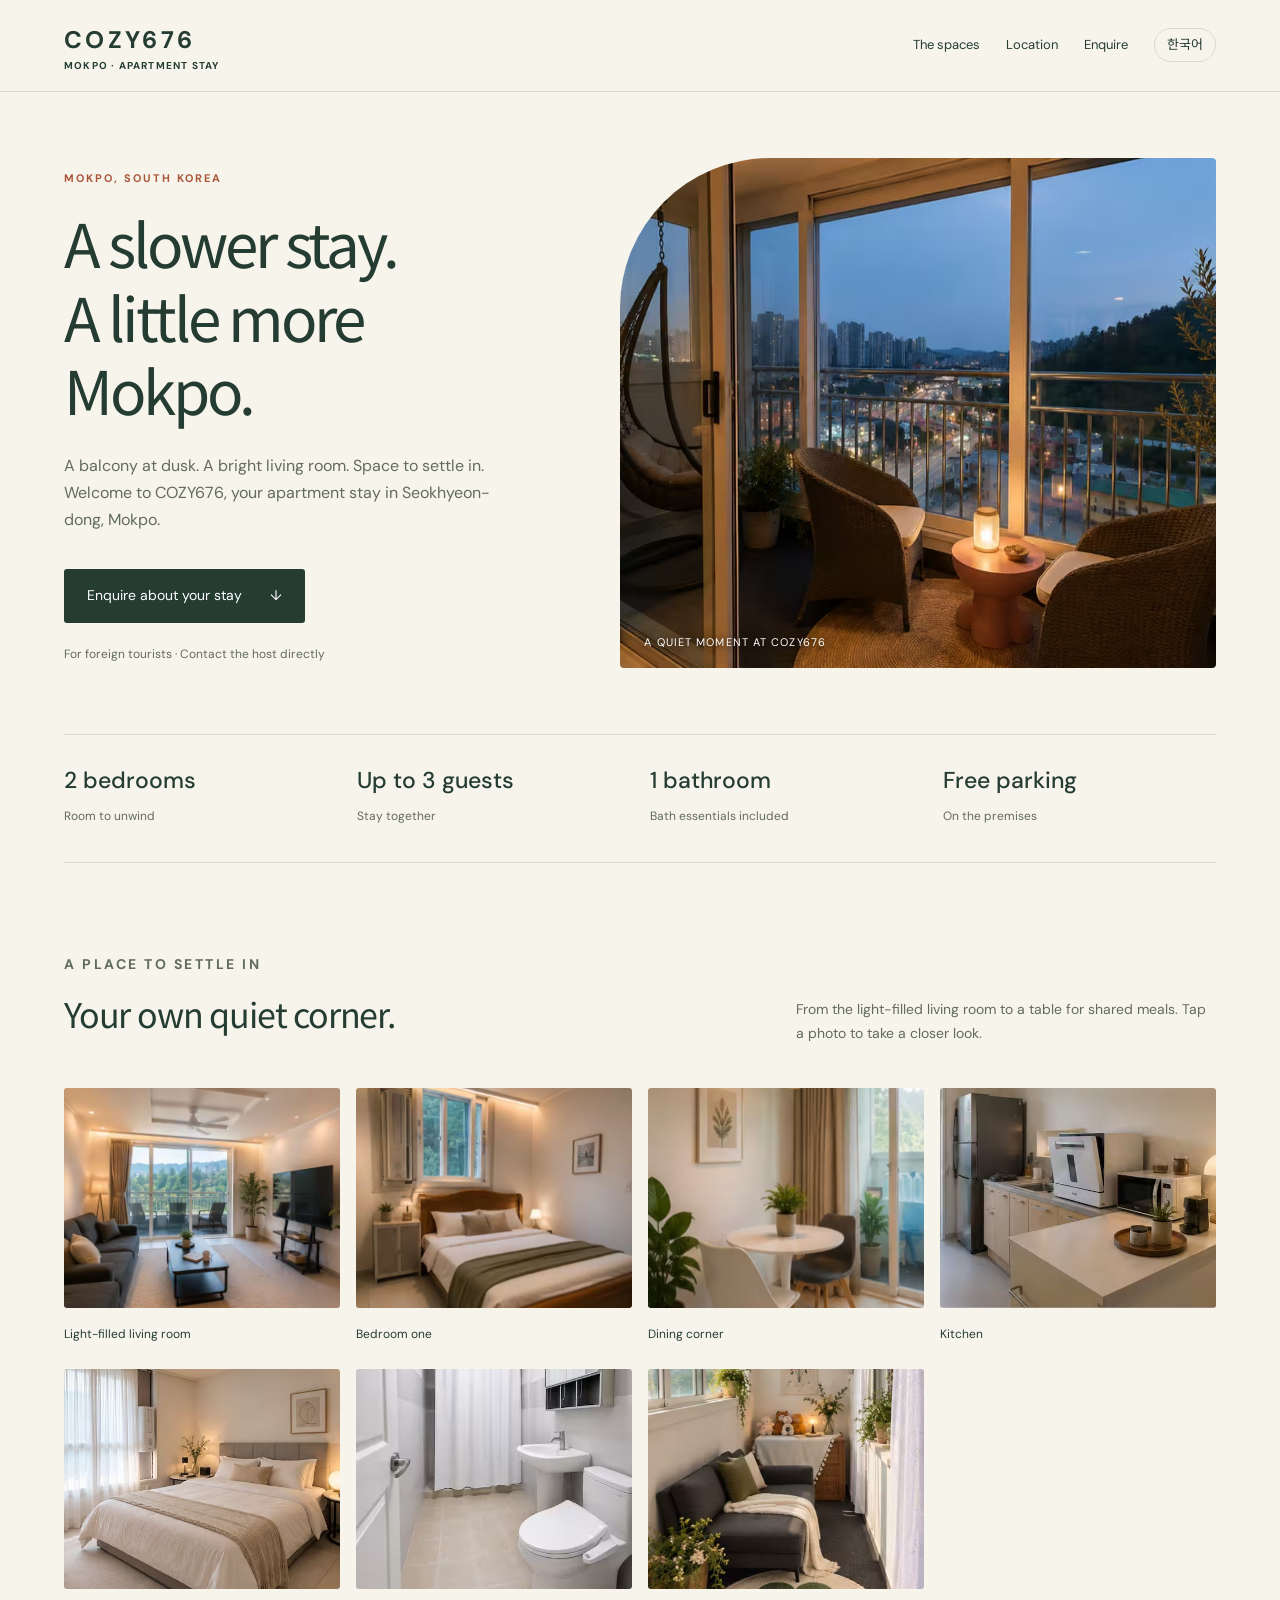
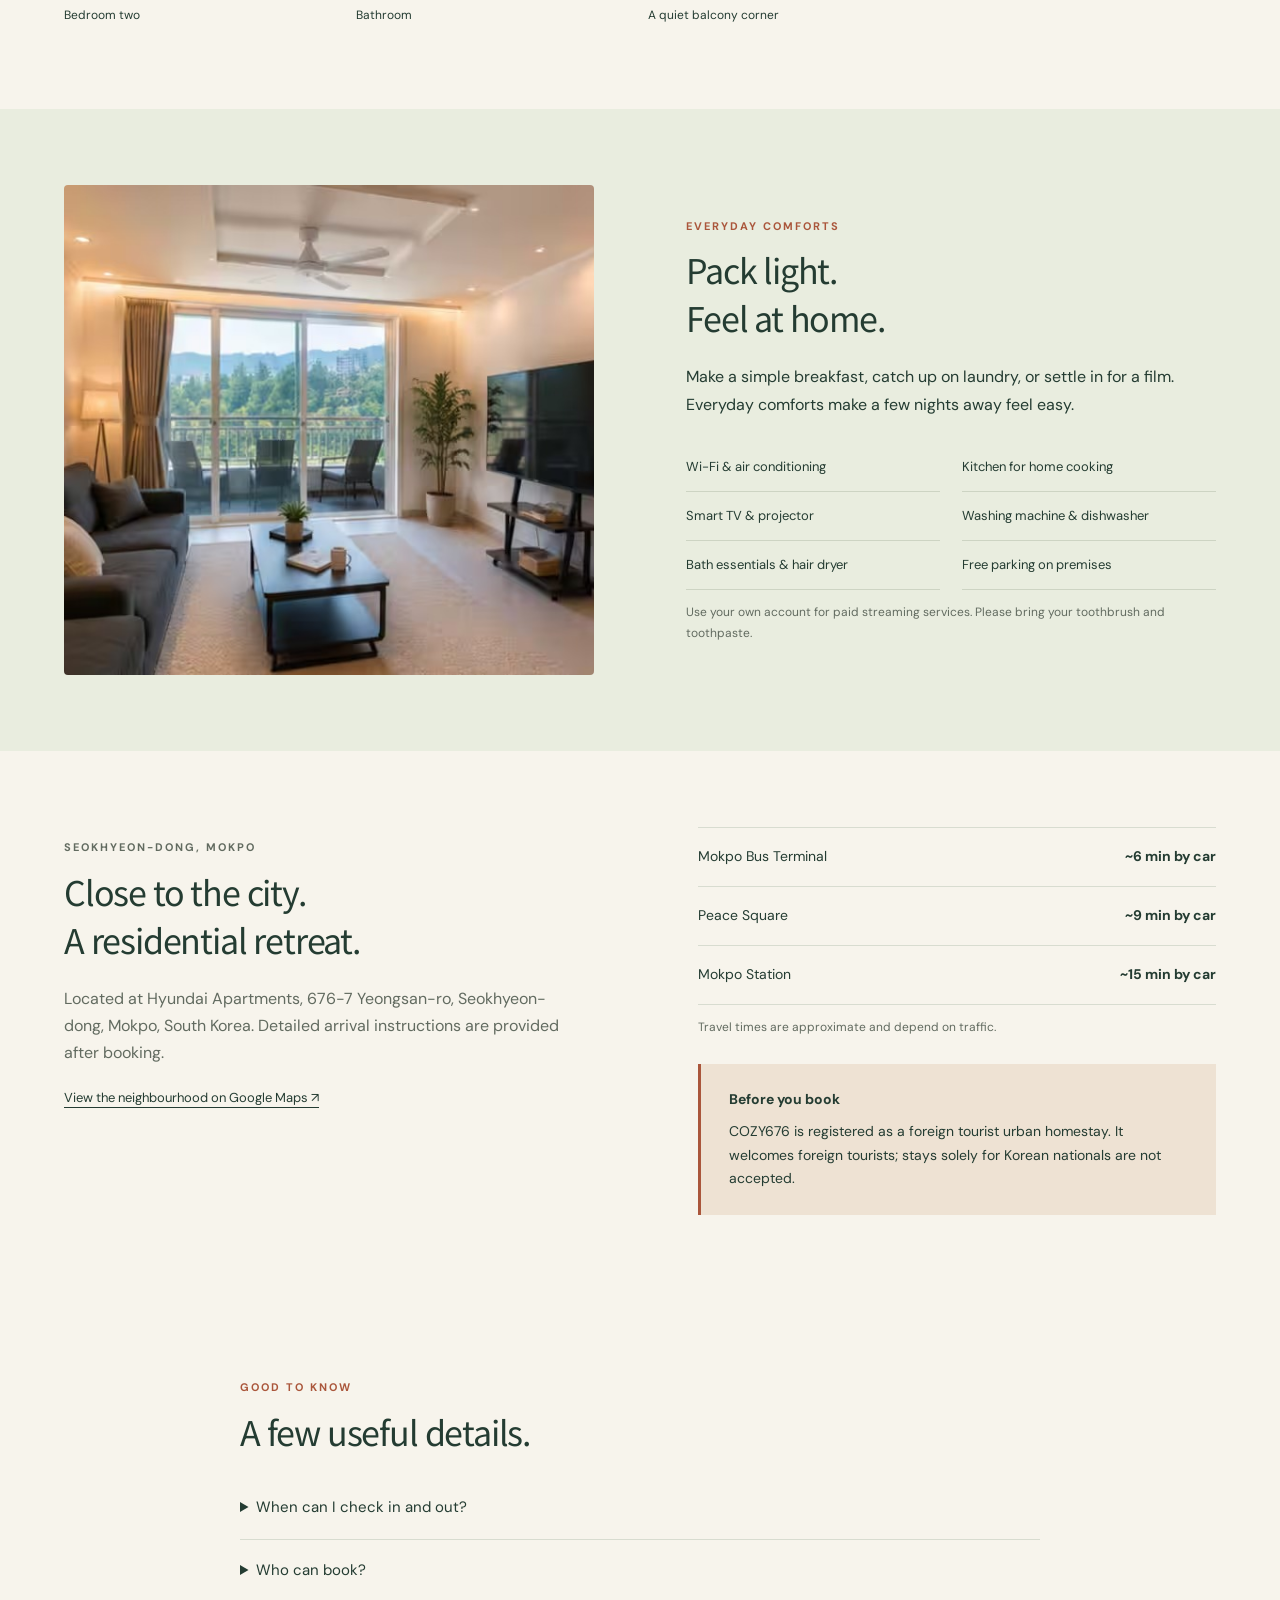
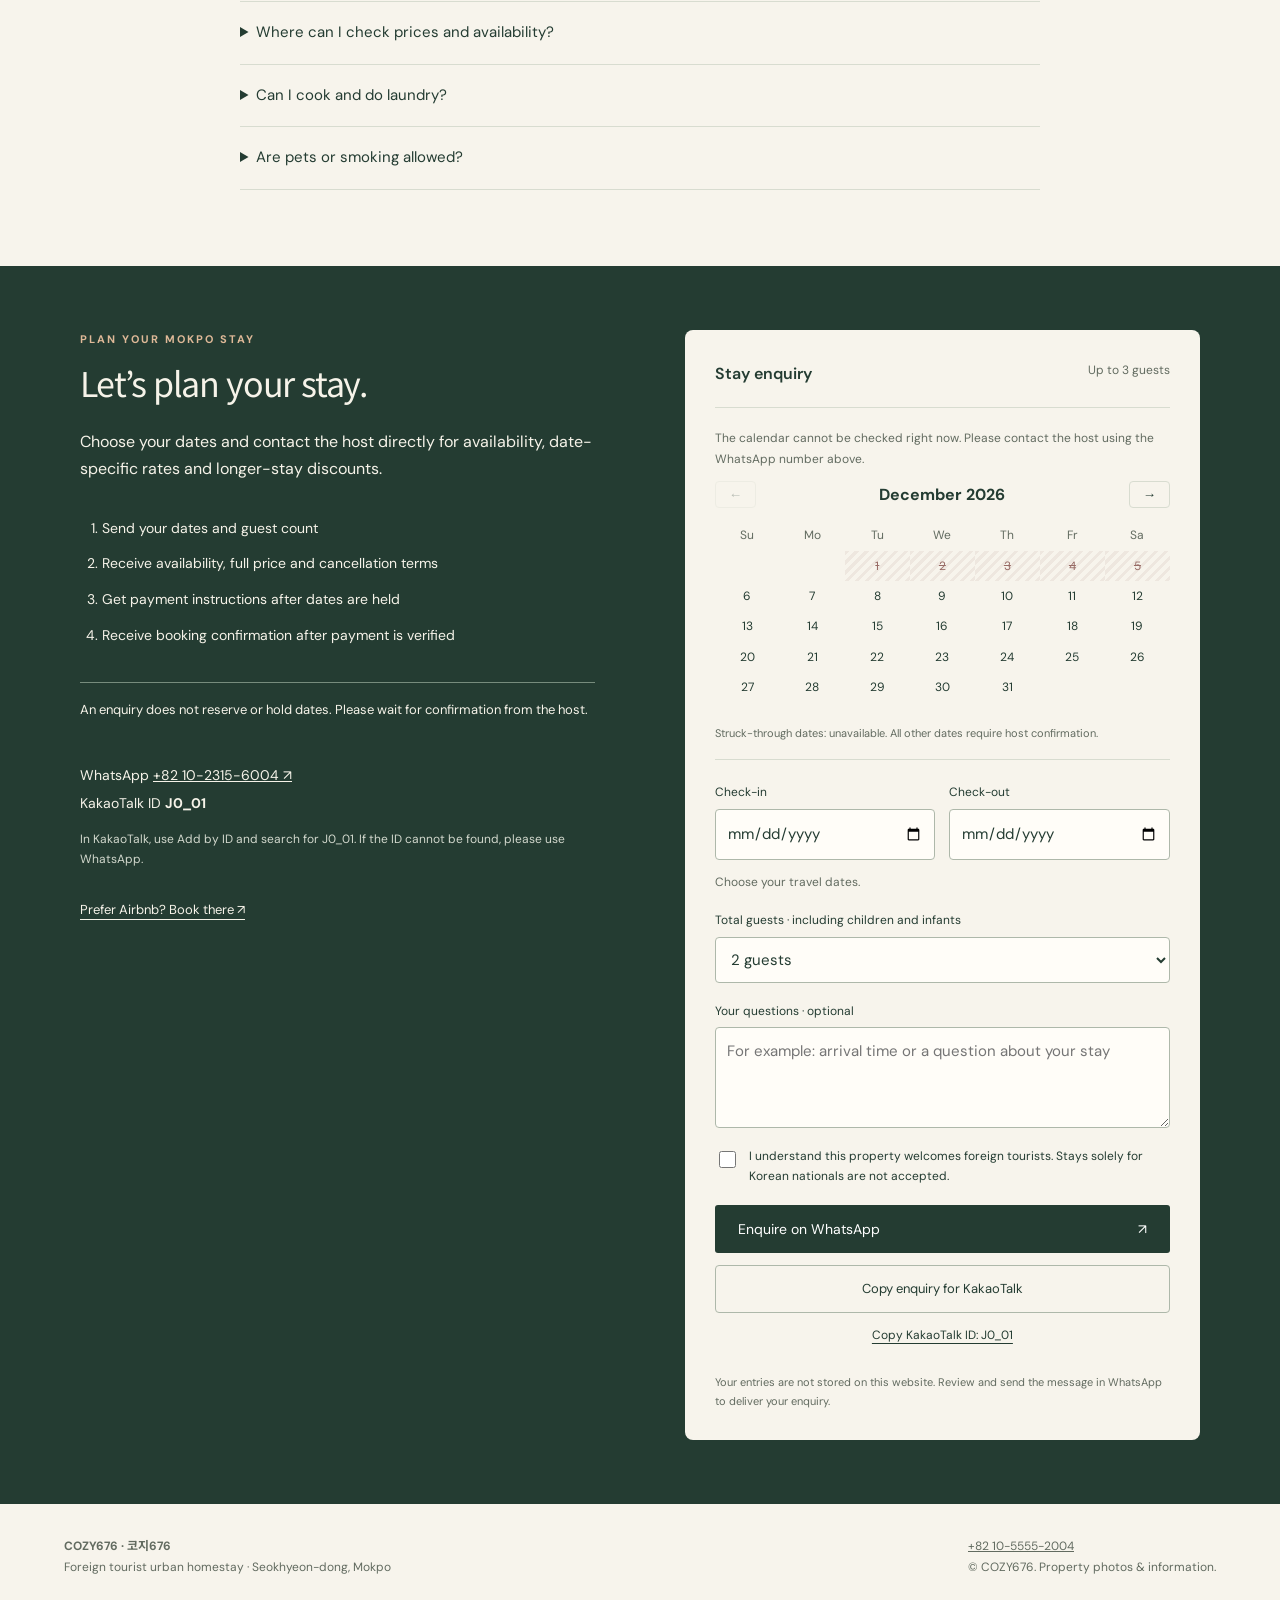
==== commit 7d8c2907: "Connect availability and owner-managed direct booking date feeds" ====
--- a/en/index.html
+++ b/en/index.html
@@ -1,4 +1,4 @@
-<!doctype html><html lang="en"><head><meta charset="utf-8"><meta name="viewport" content="width=device-width,initial-scale=1"><title>COZY676 | Mokpo Apartment Stay for Foreign Tourists</title><meta name="description" content="Discover COZY676, a two-bedroom apartment stay in Seokhyeon-dong, Mokpo. Up to 3 guests, balcony, kitchen, Wi-Fi and free parking. For foreign tourists. Enquire directly on WhatsApp or KakaoTalk."><meta name="robots" content="index,follow,max-image-preview:large"><link rel="canonical" href="https://cozy676-mokpo.onrender.com/en/"><link rel="alternate" hreflang="ko" href="https://cozy676-mokpo.onrender.com/"><link rel="alternate" hreflang="en" href="https://cozy676-mokpo.onrender.com/en/"><link rel="alternate" hreflang="x-default" href="https://cozy676-mokpo.onrender.com/en/"><meta property="og:type" content="website"><meta property="og:title" content="COZY676 | Mokpo Apartment Stay for Foreign Tourists"><meta property="og:description" content="Discover COZY676, a two-bedroom apartment stay in Seokhyeon-dong, Mokpo. Up to 3 guests, balcony, kitchen, Wi-Fi and free parking. For foreign tourists. Enquire directly on WhatsApp or KakaoTalk."><meta property="og:url" content="https://cozy676-mokpo.onrender.com/en/"><meta property="og:image" content="https://cozy676-mokpo.onrender.com/assets/balcony.jpg"><meta name="twitter:card" content="summary_large_image"><meta name="theme-color" content="#243c32"><link rel="icon" href="/assets/favicon.svg" type="image/svg+xml"><link rel="stylesheet" href="/assets/style.css"><link rel="preload" as="image" href="/assets/balcony.jpg"><script type="application/ld+json">{"@context": "https://schema.org", "@type": "LodgingBusiness", "name": "COZY676 · 코지676", "url": "https://cozy676-mokpo.onrender.com/", "description": "Discover COZY676, a two-bedroom apartment stay in Seokhyeon-dong, Mokpo. Up to 3 guests, balcony, kitchen, Wi-Fi and free parking. For foreign tourists. Enquire directly on WhatsApp or KakaoTalk.", "image": ["https://cozy676-mokpo.onrender.com/assets/balcony.jpg", "https://cozy676-mokpo.onrender.com/assets/living.jpg", "https://cozy676-mokpo.onrender.com/assets/bedroom-one.jpg", "https://cozy676-mokpo.onrender.com/assets/dining.jpg", "https://cozy676-mokpo.onrender.com/assets/kitchen.jpg"], "telephone": "+82-10-5555-2004", "address": {"@type": "PostalAddress", "streetAddress": "676-7 Yeongsan-ro, Seokhyeon-dong", "addressLocality": "Mokpo-si", "addressRegion": "Jeollanam-do", "postalCode": "58606", "addressCountry": "KR"}, "checkinTime": "15:00", "checkoutTime": "11:00", "sameAs": ["https://ko.airbnb.com/rooms/1746068982878843854"], "amenityFeature": [{"@type": "LocationFeatureSpecification", "name": "Wi-Fi & air conditioning", "value": true}, {"@type": "LocationFeatureSpecification", "name": "Kitchen for home cooking", "value": true}, {"@type": "LocationFeatureSpecification", "name": "Smart TV & projector", "value": true}, {"@type": "LocationFeatureSpecification", "name": "Washing machine & dishwasher", "value": true}, {"@type": "LocationFeatureSpecification", "name": "Bath essentials & hair dryer", "value": true}, {"@type": "LocationFeatureSpecification", "name": "Free parking on premises", "value": true}]}</script><script type="module" src="/assets/inquiry.js"></script><script src="/assets/site.js" defer></script></head><body>
+<!doctype html><html lang="en"><head><meta charset="utf-8"><meta name="viewport" content="width=device-width,initial-scale=1"><title>COZY676 | Mokpo Apartment Stay for Foreign Tourists</title><meta name="description" content="Discover COZY676, a two-bedroom apartment stay in Seokhyeon-dong, Mokpo. Up to 3 guests, balcony, kitchen, Wi-Fi and free parking. For foreign tourists. Enquire directly on WhatsApp or KakaoTalk."><meta name="robots" content="index,follow,max-image-preview:large"><link rel="canonical" href="https://cozy676-mokpo.onrender.com/en/"><link rel="alternate" hreflang="ko" href="https://cozy676-mokpo.onrender.com/"><link rel="alternate" hreflang="en" href="https://cozy676-mokpo.onrender.com/en/"><link rel="alternate" hreflang="x-default" href="https://cozy676-mokpo.onrender.com/en/"><meta property="og:type" content="website"><meta property="og:title" content="COZY676 | Mokpo Apartment Stay for Foreign Tourists"><meta property="og:description" content="Discover COZY676, a two-bedroom apartment stay in Seokhyeon-dong, Mokpo. Up to 3 guests, balcony, kitchen, Wi-Fi and free parking. For foreign tourists. Enquire directly on WhatsApp or KakaoTalk."><meta property="og:url" content="https://cozy676-mokpo.onrender.com/en/"><meta property="og:image" content="https://cozy676-mokpo.onrender.com/assets/balcony.jpg"><meta name="twitter:card" content="summary_large_image"><meta name="theme-color" content="#243c32"><link rel="icon" href="/assets/favicon.svg" type="image/svg+xml"><link rel="stylesheet" href="/assets/style.css"><link rel="preload" as="image" href="/assets/balcony.jpg"><script type="application/ld+json">{"@context": "https://schema.org", "@type": "LodgingBusiness", "name": "COZY676 · 코지676", "url": "https://cozy676-mokpo.onrender.com/", "description": "Discover COZY676, a two-bedroom apartment stay in Seokhyeon-dong, Mokpo. Up to 3 guests, balcony, kitchen, Wi-Fi and free parking. For foreign tourists. Enquire directly on WhatsApp or KakaoTalk.", "image": ["https://cozy676-mokpo.onrender.com/assets/balcony.jpg", "https://cozy676-mokpo.onrender.com/assets/living.jpg", "https://cozy676-mokpo.onrender.com/assets/bedroom-one.jpg", "https://cozy676-mokpo.onrender.com/assets/dining.jpg", "https://cozy676-mokpo.onrender.com/assets/kitchen.jpg"], "telephone": "+82-10-5555-2004", "address": {"@type": "PostalAddress", "streetAddress": "676-7 Yeongsan-ro, Seokhyeon-dong", "addressLocality": "Mokpo-si", "addressRegion": "Jeollanam-do", "postalCode": "58606", "addressCountry": "KR"}, "checkinTime": "15:00", "checkoutTime": "11:00", "sameAs": ["https://ko.airbnb.com/rooms/1746068982878843854"], "amenityFeature": [{"@type": "LocationFeatureSpecification", "name": "Wi-Fi & air conditioning", "value": true}, {"@type": "LocationFeatureSpecification", "name": "Kitchen for home cooking", "value": true}, {"@type": "LocationFeatureSpecification", "name": "Smart TV & projector", "value": true}, {"@type": "LocationFeatureSpecification", "name": "Washing machine & dishwasher", "value": true}, {"@type": "LocationFeatureSpecification", "name": "Bath essentials & hair dryer", "value": true}, {"@type": "LocationFeatureSpecification", "name": "Free parking on premises", "value": true}]}</script><script type="module" src="/assets/availability.js"></script><script type="module" src="/assets/inquiry.js"></script><script src="/assets/site.js" defer></script></head><body>
 <a class="skip" href="#main">Skip to content</a><header><a class="logo" href="https://cozy676-mokpo.onrender.com/en/">COZY676<small>MOKPO · APARTMENT STAY</small></a><nav aria-label="Main navigation"><a class="hide-mobile" href="#spaces">The spaces</a><a class="hide-mobile" href="#location">Location</a><a href="#booking">Enquire</a><a class="language" href="/" lang="ko">한국어</a></nav></header>
 <main id="main"><div class="wrap"><section class="hero"><div><p class="eyebrow">MOKPO, SOUTH KOREA</p><h1>A slower stay.<br>A little more<br>Mokpo.</h1><p class="lead">A balcony at dusk. A bright living room. Space to settle in. Welcome to COZY676, your apartment stay in Seokhyeon-dong, Mokpo.</p><a class="cta" href="#booking">Enquire about your stay <span aria-hidden="true">↓</span></a><p class="fine">For foreign tourists · Contact the host directly</p></div><figure class="hero-photo"><img src="/assets/balcony.jpg" alt="Evening view from the balcony at COZY676 in Mokpo" width="1200" height="790" fetchpriority="high"><figcaption>A QUIET MOMENT AT COZY676</figcaption></figure></section>
 <div class="facts"><div><strong>2 bedrooms</strong><span>Room to unwind</span></div><div><strong>Up to 3 guests</strong><span>Stay together</span></div><div><strong>1 bathroom</strong><span>Bath essentials included</span></div><div><strong>Free parking</strong><span>On the premises</span></div></div>
--- a/assets/style.css
+++ b/assets/style.css
@@ -1,3 +1,4 @@
 @import url('https://fonts.googleapis.com/css2?family=DM+Sans:wght@400;500;600;700&family=Noto+Sans+KR:wght@400;500;600&display=swap');
 .inquiry-wrap{width:min(1120px,92%);margin:auto;display:grid;grid-template-columns:1fr 1fr;gap:8%;text-align:left;align-items:start}.inquiry-intro>p{margin-left:0}.booking-steps{padding-left:22px;font-size:14px;margin:28px 0}.booking-steps li{padding:6px 0}.inquiry-callout{padding:16px 0;border-top:1px solid #778c7d;font-size:13px}.booking .contact-id{margin:24px 0 12px;font-size:14px;line-height:2}.airbnb-alternative{display:inline-block;margin-top:24px;font-size:13px;text-underline-offset:5px}.inquiry-form{background:var(--paper);color:var(--ink);padding:30px;border-radius:8px;min-width:0}.form-heading{display:flex;justify-content:space-between;gap:15px;padding-bottom:20px;margin-bottom:20px;border-bottom:1px solid var(--line);font-size:16px;font-weight:600}.form-heading span+span{font-size:12px;color:var(--muted);font-weight:400}.inquiry-form label{display:block;font-size:12px;margin-bottom:18px}.inquiry-form input:not([type=checkbox]),.inquiry-form select,.inquiry-form textarea{display:block;background:#fffdf8;color:var(--ink);font:inherit;font-size:15px;border:1px solid #aeb8aa;border-radius:4px;width:100%;min-width:0;padding:11px;margin-top:6px}.inquiry-form textarea{resize:vertical}.date-fields{display:grid;grid-template-columns:1fr 1fr;gap:14px}.stay-duration{font-size:12px;color:var(--muted);margin:-6px 0 18px}.inquiry-form .eligibility{display:flex;align-items:flex-start;gap:10px;line-height:1.7}.eligibility input{margin-top:5px;accent-color:var(--ink);width:17px;height:17px;flex-shrink:0}.booking .inquiry-form .cta{border:0;font-family:inherit;cursor:pointer;background:var(--ink);color:white;display:flex;justify-content:space-between;width:100%;margin:6px 0 12px}.copy-enquiry,.copy-id{display:block;width:100%;background:transparent;color:var(--ink);font:inherit;font-size:13px;padding:12px;border:1px solid #aeb8aa;border-radius:4px;cursor:pointer}.copy-id{border:0;font-size:12px;text-decoration:underline;text-underline-offset:4px}.booking .form-status{font-size:13px;color:var(--ink);margin:12px 0}.booking .form-privacy{font-size:11px;color:var(--muted);margin:16px 0 0}.inquiry-form :focus-visible{outline:3px solid #aa563b;outline-offset:3px}#message-preview[hidden]{display:none}#inquiry-message{font-size:12px;line-height:1.6}.booking .inquiry-form button:hover{filter:brightness(.92)}@media(max-width:760px){.inquiry-wrap{grid-template-columns:1fr;gap:30px;width:100%}.inquiry-form{padding:22px 16px}.date-fields{gap:10px}.inquiry-form input:not([type=checkbox]),.inquiry-form select,.inquiry-form textarea{font-size:16px}.inquiry-intro h2{max-width:100%}}
 :root{--ink:#243c32;--paper:#f7f4ec;--muted:#626b60;--line:#d8dcd0;--accent:#aa563b}*{box-sizing:border-box}html{scroll-behavior:smooth;scroll-padding-top:85px}body{margin:0;background:var(--paper);color:var(--ink);font-family:'DM Sans','Noto Sans KR',sans-serif;line-height:1.7}a{color:inherit}button,a{-webkit-tap-highlight-color:transparent}a:focus-visible,button:focus-visible,summary:focus-visible{outline:3px solid var(--accent);outline-offset:5px}.skip{position:absolute;left:-10000px}.skip:focus{left:20px;top:15px;z-index:5;background:white}header{padding:20px 5%;display:flex;align-items:center;justify-content:space-between;border-bottom:1px solid var(--line);gap:20px}.logo{text-decoration:none;letter-spacing:.14em;font-weight:700;font-size:24px}.logo small{font-size:10px;letter-spacing:.12em;display:block;line-height:1}nav{display:flex;align-items:center;gap:26px;font-size:13px}nav a{text-decoration:none}.language{border:1px solid var(--line);padding:5px 12px;border-radius:30px}.wrap{width:min(1180px,90%);margin:auto}.eyebrow{font-size:11px;letter-spacing:.18em;text-transform:uppercase;font-weight:700;color:var(--accent)}.hero{padding:66px 0 58px;display:grid;grid-template-columns:.9fr 1.1fr;align-items:center;gap:6%}h1{font-family:Georgia,'Noto Sans KR',serif;font-weight:400;font-size:clamp(40px,4.7vw,68px);letter-spacing:-.05em;line-height:1.22;margin:18px 0 26px}.lead{max-width:430px;color:var(--muted);font-size:16px}.cta{display:inline-flex;align-items:center;gap:28px;text-decoration:none;background:var(--ink);color:white;padding:15px 23px;border-radius:3px;font-size:14px;margin:20px 0 9px}.cta:hover{background:#385641}.fine{font-size:12px;color:var(--muted)}.hero-photo{margin:0;position:relative}.hero-photo img{width:100%;height:510px;object-fit:cover;border-radius:150px 4px 4px 4px}.hero-photo figcaption{position:absolute;bottom:25px;left:24px;color:white;letter-spacing:.1em;font-size:11px;text-shadow:0 1px 8px black}.facts{display:grid;grid-template-columns:repeat(4,1fr);padding:26px 0 34px;border-top:1px solid var(--line);border-bottom:1px solid var(--line);gap:20px}.facts strong{display:block;font-size:23px;font-weight:500}.facts span{font-size:12px;color:var(--muted)}section{padding:76px 0}h2{font-family:Georgia,'Noto Sans KR',serif;font-size:34px;font-weight:400;line-height:1.4;letter-spacing:-.035em;margin:10px 0 22px}.section-top{display:flex;justify-content:space-between;align-items:flex-end;gap:35px;margin-bottom:28px}.section-top p{max-width:420px;color:var(--muted);font-size:14px}.gallery{display:grid;grid-template-columns:repeat(4,1fr);gap:16px}.gallery button{border:0;padding:0;background:transparent;text-align:left;color:inherit;font:inherit;cursor:zoom-in}.gallery img{width:100%;height:220px;object-fit:cover;border-radius:3px}.gallery span{font-size:12px;display:block;padding:8px 0}.feature{background:#e9eddf}.split{display:grid;grid-template-columns:1fr 1fr;gap:8%;align-items:center}.split img{width:100%;height:490px;object-fit:cover;border-radius:4px}.amenities{display:grid;grid-template-columns:1fr 1fr;gap:0 22px;margin-top:25px}.amenities p{padding:13px 0;border-bottom:1px solid #cdd4c3;font-size:13px;margin:0}.location{display:grid;grid-template-columns:1fr 1fr;gap:10%}.location p{color:var(--muted)}.journeys{border-top:1px solid var(--line)}.journeys div{display:flex;justify-content:space-between;gap:20px;padding:17px 0;border-bottom:1px solid var(--line);font-size:14px}.maplink{text-underline-offset:5px;font-size:13px}.notice{background:#eee2d3;padding:24px 28px;border-left:3px solid var(--accent);font-size:14px;margin-top:27px}.notice strong{display:block;margin-bottom:8px}.faq{max-width:800px;margin:auto}.faq details{border-bottom:1px solid var(--line);padding:18px 0}.faq summary{cursor:pointer;font-size:15px}.faq details p{font-size:14px;color:var(--muted)}.booking{text-align:center;background:var(--ink);color:#f6f3e9;padding:64px 20px}.booking p{max-width:550px;margin:0 auto}.booking .eyebrow{color:#dfb998}.booking .cta{background:#f5f0df;color:var(--ink);margin-top:26px}.booking .fine{color:#d2d8cd;margin:5px auto}footer{padding:32px 5%;display:flex;justify-content:space-between;gap:25px;font-size:12px;color:var(--muted)}footer p{margin:0}.sticky{display:none}dialog{padding:12px;border:0;background:#f7f4ec;max-width:92vw;max-height:94vh;border-radius:5px}dialog::backdrop{background:#10251deb}dialog img{display:block;max-width:85vw;max-height:78vh;object-fit:contain}dialog button{float:right;cursor:pointer;border:0;background:none;font-size:25px;color:var(--ink)}dialog p{margin:8px;font-size:13px}@media(max-width:760px){header{padding:18px 5%}nav{gap:14px}nav a.hide-mobile{display:none}.hero{grid-template-columns:1fr;padding:35px 0;gap:28px}.hero-photo img{height:350px;border-radius:90px 3px 3px 3px}.hero h1{font-size:43px;max-width:500px}.hero .lead{max-width:none}.facts{grid-template-columns:repeat(2,1fr);gap:20px}.facts strong{font-size:20px}.section-top{display:block}.gallery{grid-template-columns:1fr 1fr;gap:11px}.gallery img{height:190px}section{padding:48px 0}h2{font-size:29px}.split,.location{grid-template-columns:1fr;gap:30px}.split img{height:330px}.amenities{gap:0 15px}.notice{padding:18px}.location .journeys{margin-top:5px}footer{display:block;padding-bottom:95px}footer p{margin-bottom:12px}.sticky{display:flex;position:fixed;bottom:0;left:0;right:0;padding:10px 5%;background:#f7f4ecf5;backdrop-filter:blur(12px);border-top:1px solid var(--line);z-index:2;align-items:center;justify-content:space-between;font-size:12px}.sticky .cta{padding:10px 16px;margin:0}.booking{padding-bottom:48px}}@media(prefers-reduced-motion:reduce){html{scroll-behavior:auto}}
+.availability-box{margin-bottom:22px;border-bottom:1px solid var(--line);padding-bottom:16px}.availability-status{font-size:12px!important;color:var(--muted);min-height:38px}.calendar-controls{display:flex;justify-content:space-between;align-items:center;margin:12px 0}.calendar-controls button{background:transparent;border:1px solid var(--line);border-radius:4px;padding:5px 13px;cursor:pointer;color:var(--ink)}.calendar-controls button:disabled{opacity:.3}.availability-calendar{width:100%;table-layout:fixed;text-align:center;font-size:12px;border-collapse:collapse}.availability-calendar th{font-weight:400;color:var(--muted);padding:5px}.availability-calendar td{padding:5px}.availability-calendar .unavailable{color:#986c66;background:repeating-linear-gradient(135deg,#eee7df,#eee7df 3px,#f7f4ec 3px,#f7f4ec 7px);text-decoration:line-through}.calendar-legend{font-size:11px!important;color:var(--muted);margin-top:12px!important}.visually-hidden{position:absolute;width:1px;height:1px;padding:0;margin:-1px;overflow:hidden;clip:rect(0,0,0,0);white-space:nowrap;border:0}
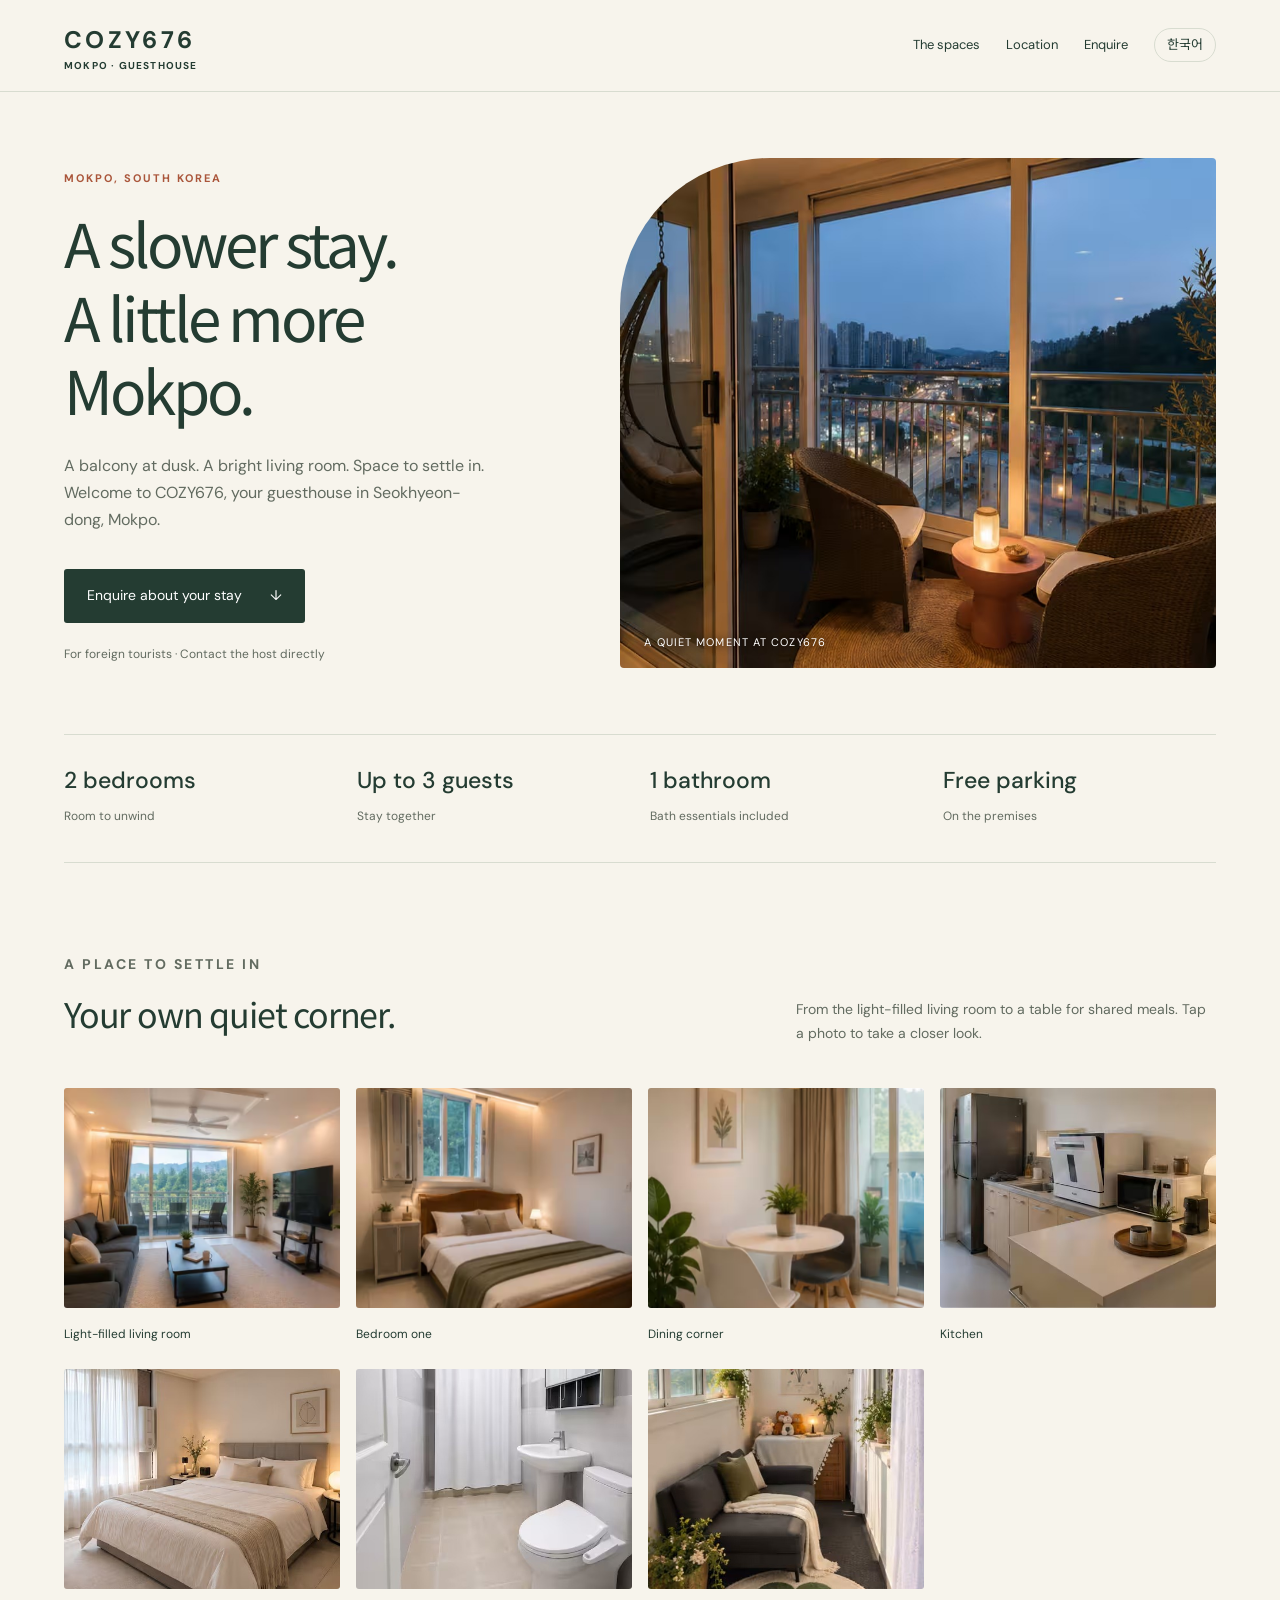
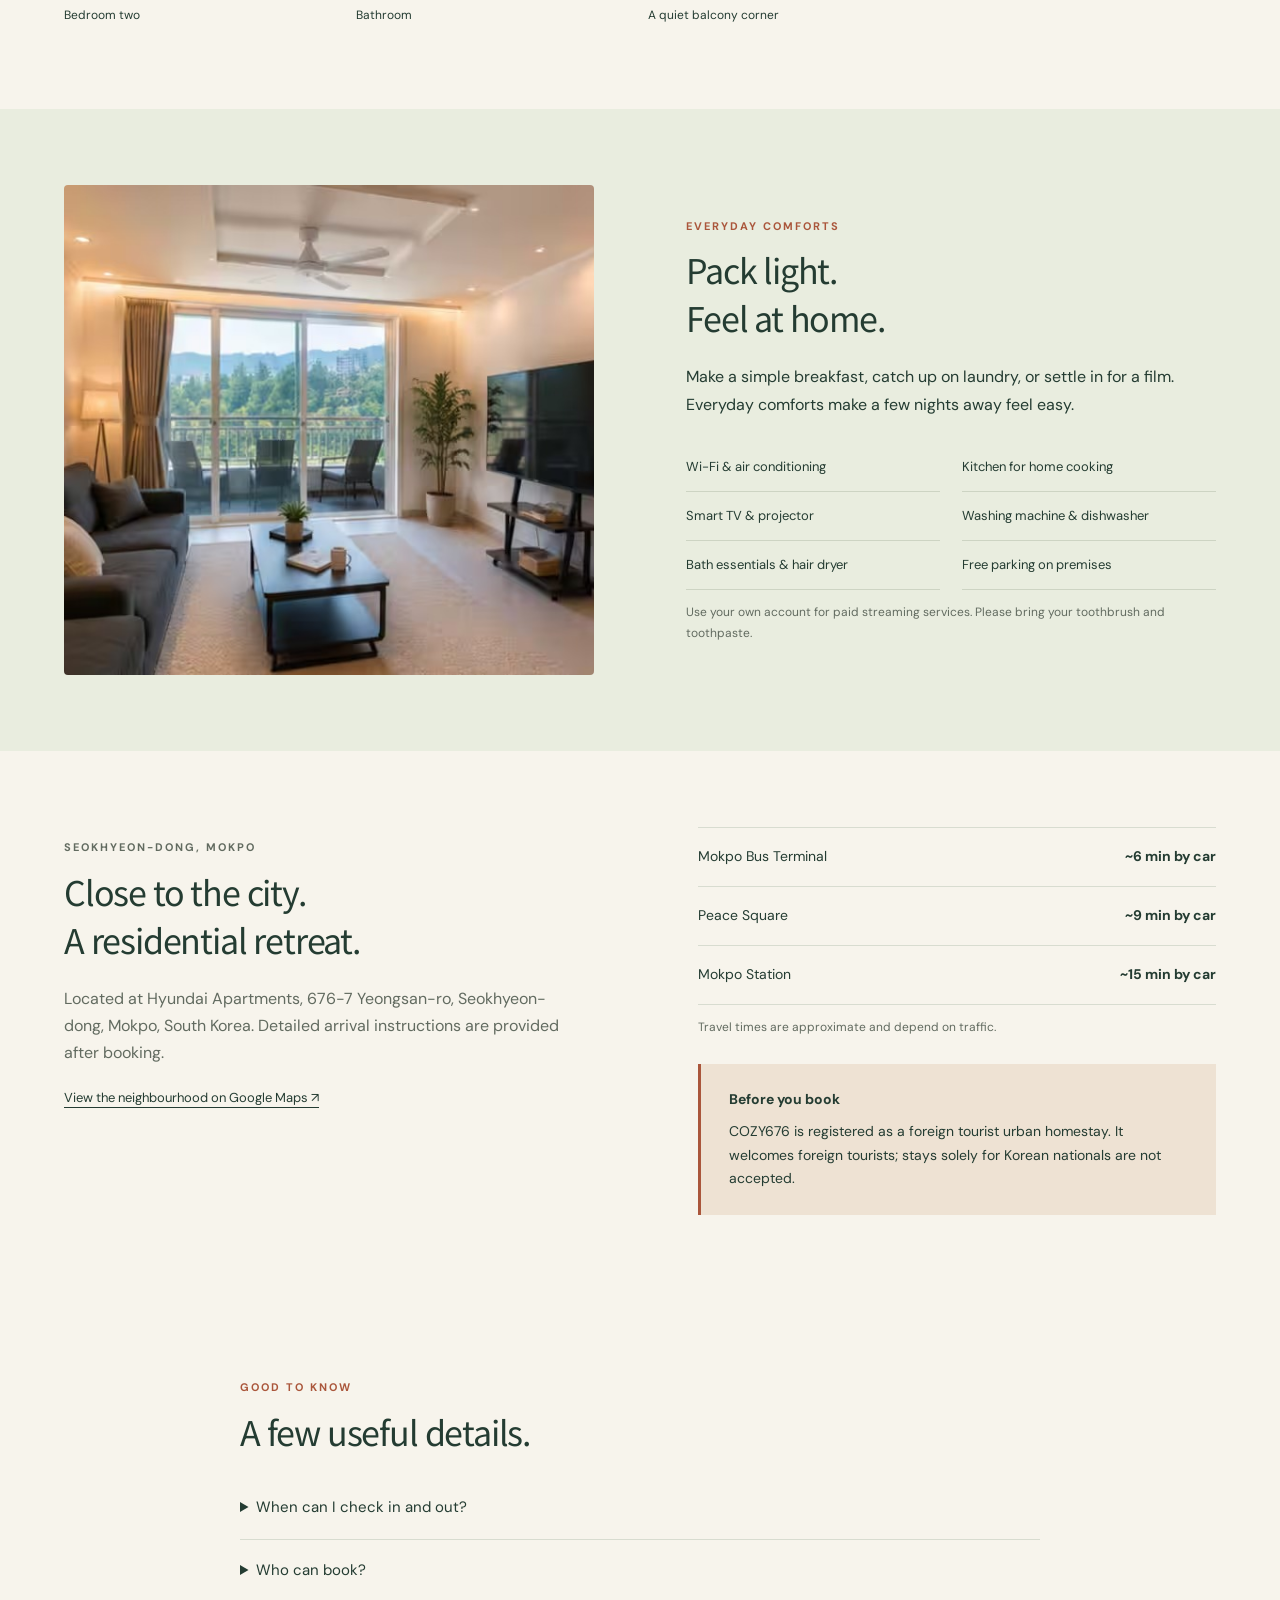
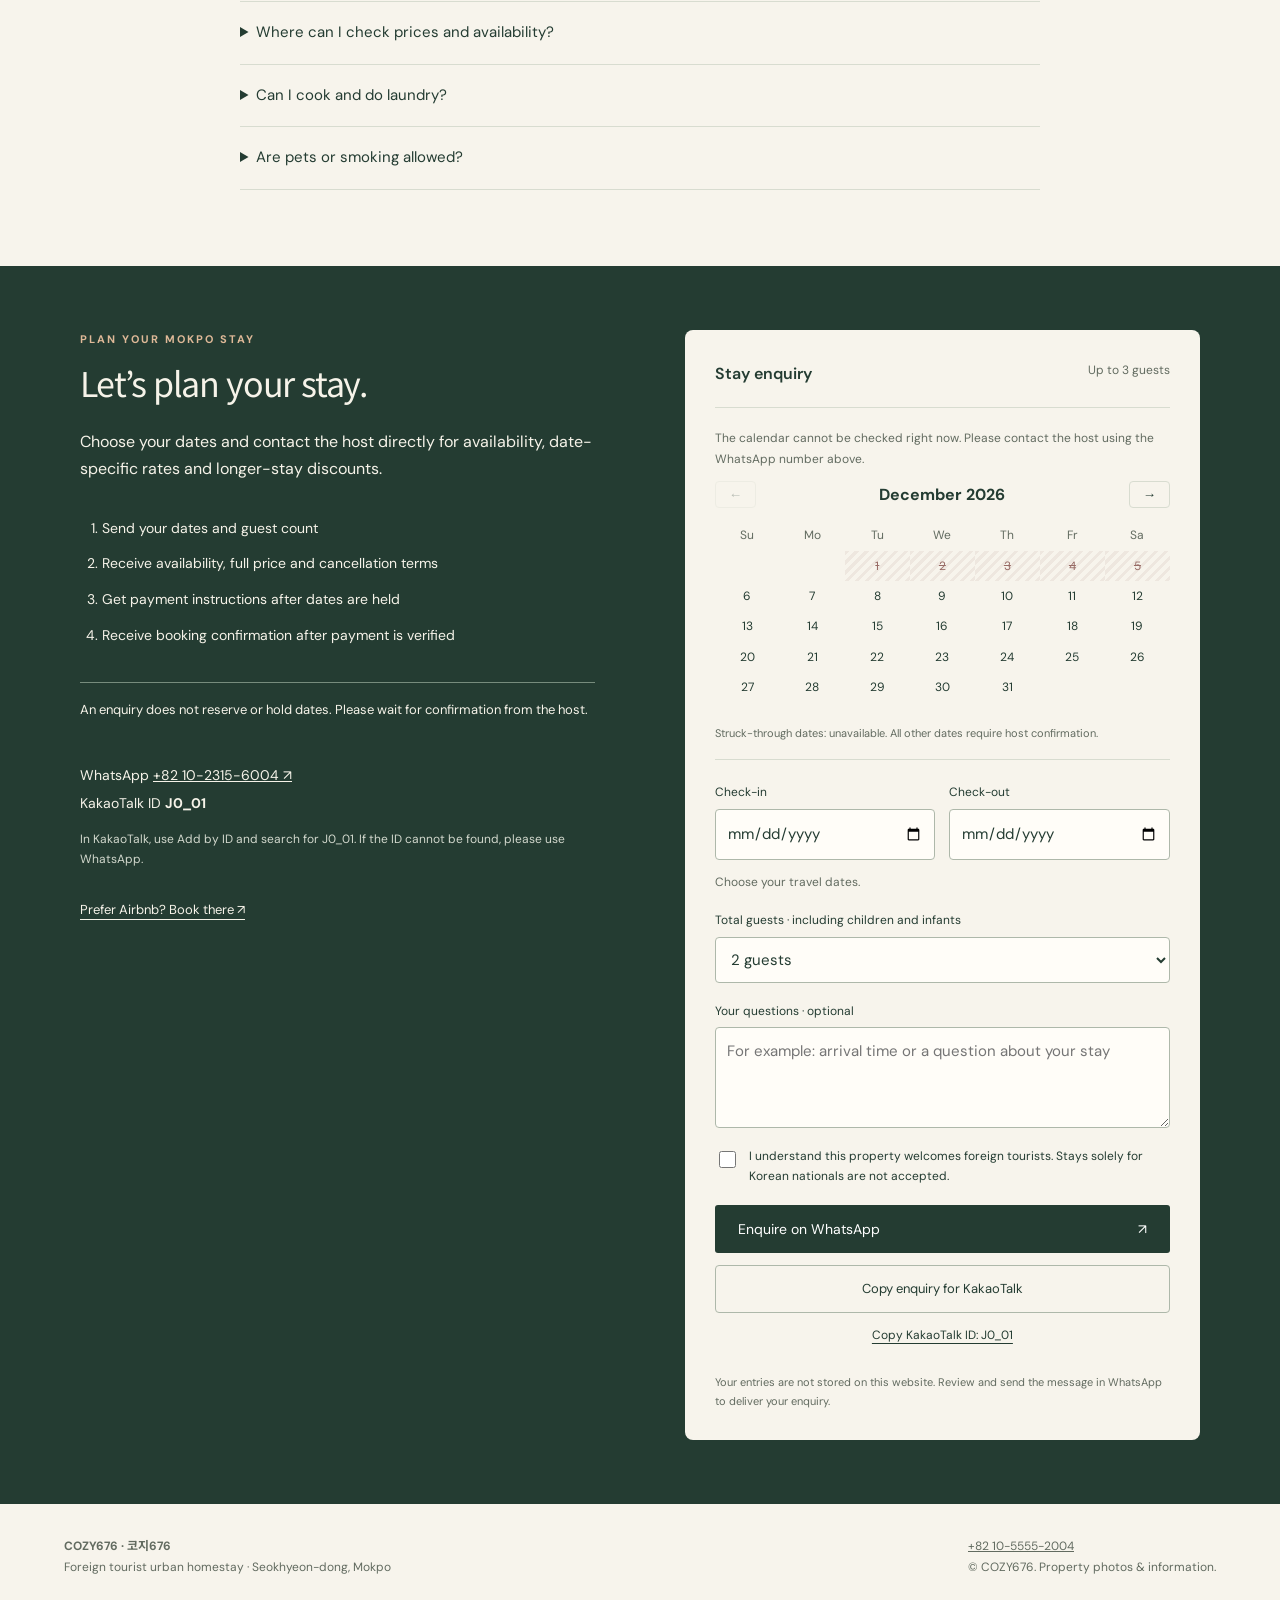
==== commit e4b5d30f: "Correct lodging description to host-confirmed guesthouse with shared spaces" ====
--- a/en/index.html
+++ b/en/index.html
@@ -1,10 +1,10 @@
-<!doctype html><html lang="en"><head><meta charset="utf-8"><meta name="viewport" content="width=device-width,initial-scale=1"><title>COZY676 | Mokpo Apartment Stay for Foreign Tourists</title><meta name="description" content="Discover COZY676, a two-bedroom apartment stay in Seokhyeon-dong, Mokpo. Up to 3 guests, balcony, kitchen, Wi-Fi and free parking. For foreign tourists. Enquire directly on WhatsApp or KakaoTalk."><meta name="robots" content="index,follow,max-image-preview:large"><link rel="canonical" href="https://cozy676-mokpo.onrender.com/en/"><link rel="alternate" hreflang="ko" href="https://cozy676-mokpo.onrender.com/"><link rel="alternate" hreflang="en" href="https://cozy676-mokpo.onrender.com/en/"><link rel="alternate" hreflang="x-default" href="https://cozy676-mokpo.onrender.com/en/"><meta property="og:type" content="website"><meta property="og:title" content="COZY676 | Mokpo Apartment Stay for Foreign Tourists"><meta property="og:description" content="Discover COZY676, a two-bedroom apartment stay in Seokhyeon-dong, Mokpo. Up to 3 guests, balcony, kitchen, Wi-Fi and free parking. For foreign tourists. Enquire directly on WhatsApp or KakaoTalk."><meta property="og:url" content="https://cozy676-mokpo.onrender.com/en/"><meta property="og:image" content="https://cozy676-mokpo.onrender.com/assets/balcony.jpg"><meta name="twitter:card" content="summary_large_image"><meta name="theme-color" content="#243c32"><link rel="icon" href="/assets/favicon.svg" type="image/svg+xml"><link rel="stylesheet" href="/assets/style.css"><link rel="preload" as="image" href="/assets/balcony.jpg"><script type="application/ld+json">{"@context": "https://schema.org", "@type": "LodgingBusiness", "name": "COZY676 · 코지676", "url": "https://cozy676-mokpo.onrender.com/", "description": "Discover COZY676, a two-bedroom apartment stay in Seokhyeon-dong, Mokpo. Up to 3 guests, balcony, kitchen, Wi-Fi and free parking. For foreign tourists. Enquire directly on WhatsApp or KakaoTalk.", "image": ["https://cozy676-mokpo.onrender.com/assets/balcony.jpg", "https://cozy676-mokpo.onrender.com/assets/living.jpg", "https://cozy676-mokpo.onrender.com/assets/bedroom-one.jpg", "https://cozy676-mokpo.onrender.com/assets/dining.jpg", "https://cozy676-mokpo.onrender.com/assets/kitchen.jpg"], "telephone": "+82-10-5555-2004", "address": {"@type": "PostalAddress", "streetAddress": "676-7 Yeongsan-ro, Seokhyeon-dong", "addressLocality": "Mokpo-si", "addressRegion": "Jeollanam-do", "postalCode": "58606", "addressCountry": "KR"}, "checkinTime": "15:00", "checkoutTime": "11:00", "sameAs": ["https://ko.airbnb.com/rooms/1746068982878843854"], "amenityFeature": [{"@type": "LocationFeatureSpecification", "name": "Wi-Fi & air conditioning", "value": true}, {"@type": "LocationFeatureSpecification", "name": "Kitchen for home cooking", "value": true}, {"@type": "LocationFeatureSpecification", "name": "Smart TV & projector", "value": true}, {"@type": "LocationFeatureSpecification", "name": "Washing machine & dishwasher", "value": true}, {"@type": "LocationFeatureSpecification", "name": "Bath essentials & hair dryer", "value": true}, {"@type": "LocationFeatureSpecification", "name": "Free parking on premises", "value": true}]}</script><script type="module" src="/assets/availability.js"></script><script type="module" src="/assets/inquiry.js"></script><script src="/assets/site.js" defer></script></head><body>
-<a class="skip" href="#main">Skip to content</a><header><a class="logo" href="https://cozy676-mokpo.onrender.com/en/">COZY676<small>MOKPO · APARTMENT STAY</small></a><nav aria-label="Main navigation"><a class="hide-mobile" href="#spaces">The spaces</a><a class="hide-mobile" href="#location">Location</a><a href="#booking">Enquire</a><a class="language" href="/" lang="ko">한국어</a></nav></header>
-<main id="main"><div class="wrap"><section class="hero"><div><p class="eyebrow">MOKPO, SOUTH KOREA</p><h1>A slower stay.<br>A little more<br>Mokpo.</h1><p class="lead">A balcony at dusk. A bright living room. Space to settle in. Welcome to COZY676, your apartment stay in Seokhyeon-dong, Mokpo.</p><a class="cta" href="#booking">Enquire about your stay <span aria-hidden="true">↓</span></a><p class="fine">For foreign tourists · Contact the host directly</p></div><figure class="hero-photo"><img src="/assets/balcony.jpg" alt="Evening view from the balcony at COZY676 in Mokpo" width="1200" height="790" fetchpriority="high"><figcaption>A QUIET MOMENT AT COZY676</figcaption></figure></section>
+<!doctype html><html lang="en"><head><meta charset="utf-8"><meta name="viewport" content="width=device-width,initial-scale=1"><title>COZY676 | Mokpo Guesthouse for Foreign Tourists</title><meta name="description" content="Discover COZY676, a two-bedroom guesthouse in Seokhyeon-dong, Mokpo. Up to 3 guests, balcony, kitchen, Wi-Fi and free parking. For foreign tourists. Enquire directly on WhatsApp or KakaoTalk."><meta name="robots" content="index,follow,max-image-preview:large"><link rel="canonical" href="https://cozy676-mokpo.onrender.com/en/"><link rel="alternate" hreflang="ko" href="https://cozy676-mokpo.onrender.com/"><link rel="alternate" hreflang="en" href="https://cozy676-mokpo.onrender.com/en/"><link rel="alternate" hreflang="x-default" href="https://cozy676-mokpo.onrender.com/en/"><meta property="og:type" content="website"><meta property="og:title" content="COZY676 | Mokpo Guesthouse for Foreign Tourists"><meta property="og:description" content="Discover COZY676, a two-bedroom guesthouse in Seokhyeon-dong, Mokpo. Up to 3 guests, balcony, kitchen, Wi-Fi and free parking. For foreign tourists. Enquire directly on WhatsApp or KakaoTalk."><meta property="og:url" content="https://cozy676-mokpo.onrender.com/en/"><meta property="og:image" content="https://cozy676-mokpo.onrender.com/assets/balcony.jpg"><meta name="twitter:card" content="summary_large_image"><meta name="theme-color" content="#243c32"><link rel="icon" href="/assets/favicon.svg" type="image/svg+xml"><link rel="stylesheet" href="/assets/style.css"><link rel="preload" as="image" href="/assets/balcony.jpg"><script type="application/ld+json">{"@context": "https://schema.org", "@type": "LodgingBusiness", "name": "COZY676 · 코지676", "url": "https://cozy676-mokpo.onrender.com/", "description": "Discover COZY676, a two-bedroom guesthouse in Seokhyeon-dong, Mokpo. Up to 3 guests, balcony, kitchen, Wi-Fi and free parking. For foreign tourists. Enquire directly on WhatsApp or KakaoTalk.", "image": ["https://cozy676-mokpo.onrender.com/assets/balcony.jpg", "https://cozy676-mokpo.onrender.com/assets/living.jpg", "https://cozy676-mokpo.onrender.com/assets/bedroom-one.jpg", "https://cozy676-mokpo.onrender.com/assets/dining.jpg", "https://cozy676-mokpo.onrender.com/assets/kitchen.jpg"], "telephone": "+82-10-5555-2004", "address": {"@type": "PostalAddress", "streetAddress": "676-7 Yeongsan-ro, Seokhyeon-dong", "addressLocality": "Mokpo-si", "addressRegion": "Jeollanam-do", "postalCode": "58606", "addressCountry": "KR"}, "checkinTime": "15:00", "checkoutTime": "11:00", "sameAs": ["https://ko.airbnb.com/rooms/1746068982878843854"], "amenityFeature": [{"@type": "LocationFeatureSpecification", "name": "Wi-Fi & air conditioning", "value": true}, {"@type": "LocationFeatureSpecification", "name": "Kitchen for home cooking", "value": true}, {"@type": "LocationFeatureSpecification", "name": "Smart TV & projector", "value": true}, {"@type": "LocationFeatureSpecification", "name": "Washing machine & dishwasher", "value": true}, {"@type": "LocationFeatureSpecification", "name": "Bath essentials & hair dryer", "value": true}, {"@type": "LocationFeatureSpecification", "name": "Free parking on premises", "value": true}]}</script><script type="module" src="/assets/availability.js"></script><script type="module" src="/assets/inquiry.js"></script><script src="/assets/site.js" defer></script></head><body>
+<a class="skip" href="#main">Skip to content</a><header><a class="logo" href="https://cozy676-mokpo.onrender.com/en/">COZY676<small>MOKPO · GUESTHOUSE</small></a><nav aria-label="Main navigation"><a class="hide-mobile" href="#spaces">The spaces</a><a class="hide-mobile" href="#location">Location</a><a href="#booking">Enquire</a><a class="language" href="/" lang="ko">한국어</a></nav></header>
+<main id="main"><div class="wrap"><section class="hero"><div><p class="eyebrow">MOKPO, SOUTH KOREA</p><h1>A slower stay.<br>A little more<br>Mokpo.</h1><p class="lead">A balcony at dusk. A bright living room. Space to settle in. Welcome to COZY676, your guesthouse in Seokhyeon-dong, Mokpo.</p><a class="cta" href="#booking">Enquire about your stay <span aria-hidden="true">↓</span></a><p class="fine">For foreign tourists · Contact the host directly</p></div><figure class="hero-photo"><img src="/assets/balcony.jpg" alt="Evening view from the balcony at COZY676 in Mokpo" width="1200" height="790" fetchpriority="high"><figcaption>A QUIET MOMENT AT COZY676</figcaption></figure></section>
 <div class="facts"><div><strong>2 bedrooms</strong><span>Room to unwind</span></div><div><strong>Up to 3 guests</strong><span>Stay together</span></div><div><strong>1 bathroom</strong><span>Bath essentials included</span></div><div><strong>Free parking</strong><span>On the premises</span></div></div>
 <section id="spaces"><div class="section-top"><div><p class="eyebrow">A PLACE TO SETTLE IN</p><h2>Your own quiet corner.</h2></div><p>From the light-filled living room to a table for shared meals. Tap a photo to take a closer look.</p></div><div class="gallery"><button data-photo="/assets/living.jpg" data-caption="Light-filled living room" aria-label="View photo: Light-filled living room"><img src="/assets/living.jpg" alt="COZY676 Light-filled living room" loading="lazy" width="480" height="420"><span>Light-filled living room</span></button><button data-photo="/assets/bedroom-one.jpg" data-caption="Bedroom one" aria-label="View photo: Bedroom one"><img src="/assets/bedroom-one.jpg" alt="COZY676 Bedroom one" loading="lazy" width="480" height="420"><span>Bedroom one</span></button><button data-photo="/assets/dining.jpg" data-caption="Dining corner" aria-label="View photo: Dining corner"><img src="/assets/dining.jpg" alt="COZY676 Dining corner" loading="lazy" width="480" height="420"><span>Dining corner</span></button><button data-photo="/assets/kitchen.jpg" data-caption="Kitchen" aria-label="View photo: Kitchen"><img src="/assets/kitchen.jpg" alt="COZY676 Kitchen" loading="lazy" width="480" height="420"><span>Kitchen</span></button><button data-photo="/assets/bedroom-two.jpg" data-caption="Bedroom two" aria-label="View photo: Bedroom two"><img src="/assets/bedroom-two.jpg" alt="COZY676 Bedroom two" loading="lazy" width="480" height="420"><span>Bedroom two</span></button><button data-photo="/assets/bathroom.jpg" data-caption="Bathroom" aria-label="View photo: Bathroom"><img src="/assets/bathroom.jpg" alt="COZY676 Bathroom" loading="lazy" width="480" height="420"><span>Bathroom</span></button><button data-photo="/assets/sunroom.jpg" data-caption="A quiet balcony corner" aria-label="View photo: A quiet balcony corner"><img src="/assets/sunroom.jpg" alt="COZY676 A quiet balcony corner" loading="lazy" width="480" height="420"><span>A quiet balcony corner</span></button></div></section></div>
 <section class="feature"><div class="wrap split"><img src="/assets/living.jpg" alt="COZY676 living room and balcony" loading="lazy" width="720" height="520"><div><p class="eyebrow">EVERYDAY COMFORTS</p><h2>Pack light.<br>Feel at home.</h2><p>Make a simple breakfast, catch up on laundry, or settle in for a film. Everyday comforts make a few nights away feel easy.</p><div class="amenities"><p>Wi-Fi & air conditioning</p><p>Kitchen for home cooking</p><p>Smart TV & projector</p><p>Washing machine & dishwasher</p><p>Bath essentials & hair dryer</p><p>Free parking on premises</p></div><p class="fine">Use your own account for paid streaming services. Please bring your toothbrush and toothpaste.</p></div></div></section>
 <div class="wrap"><section id="location" class="location"><div><p class="eyebrow">SEOKHYEON-DONG, MOKPO</p><h2>Close to the city.<br>A residential retreat.</h2><p>Located at Hyundai Apartments, 676-7 Yeongsan-ro, Seokhyeon-dong, Mokpo, South Korea. Detailed arrival instructions are provided after booking.</p><a class="maplink" href="https://www.google.com/maps/search/?api=1&query=676-7+Yeongsan-ro+Mokpo+South+Korea" target="_blank" rel="noopener">View the neighbourhood on Google Maps ↗</a></div><div><div class="journeys"><div><span>Mokpo Bus Terminal</span><strong>~6 min by car</strong></div><div><span>Peace Square</span><strong>~9 min by car</strong></div><div><span>Mokpo Station</span><strong>~15 min by car</strong></div></div><p class="fine">Travel times are approximate and depend on traffic.</p><div class="notice"><strong>Before you book</strong>COZY676 is registered as a foreign tourist urban homestay. It welcomes foreign tourists; stays solely for Korean nationals are not accepted.</div></div></section>
-<section class="faq"><p class="eyebrow">GOOD TO KNOW</p><h2>A few useful details.</h2><details><summary>When can I check in and out?</summary><p>Check-in is from 3 pm to 11 pm. Check-out is by 11 am. Arrival instructions are shared after booking.</p></details><details><summary>Who can book?</summary><p>This property is registered as a foreign tourist urban homestay and welcomes foreign tourists. Stays solely for Korean nationals are not accepted. Please confirm eligibility before booking.</p></details><details><summary>Where can I check prices and availability?</summary><p>Choose your dates and guest count below. Rates vary by date and length of stay. The host will confirm availability, applicable discounts, the full price, payment method and cancellation terms before you pay.</p></details><details><summary>Can I cook and do laundry?</summary><p>A kitchen and washing machine are available. Please clean and put away the cookware and dishes after use.</p></details><details><summary>Are pets or smoking allowed?</summary><p>Pets are not allowed. Smoking is prohibited indoors and on the balcony. Please respect the residential building by keeping noise low and avoiding parties.</p></details></section></div>
+<section class="faq"><p class="eyebrow">GOOD TO KNOW</p><h2>A few useful details.</h2><details><summary>When can I check in and out?</summary><p>Check-in is from 3 pm to 11 pm. Check-out is by 11 am. Arrival instructions are shared after booking.</p></details><details><summary>Who can book?</summary><p>This property is registered as a foreign tourist urban homestay and welcomes foreign tourists. Stays solely for Korean nationals are not accepted. Please confirm eligibility before booking.</p></details><details><summary>Where can I check prices and availability?</summary><p>Choose your dates and guest count below. Rates vary by date and length of stay. The host will confirm availability, applicable discounts, the full price, payment method and cancellation terms before you pay.</p></details><details><summary>Can I cook and do laundry?</summary><p>Rooms are booked individually. The living room and kitchen are shared with other guests or the on-site host. A kitchen and washing machine are available. Please clean and put away cookware after use.</p></details><details><summary>Are pets or smoking allowed?</summary><p>Pets are not allowed. Smoking is prohibited indoors and on the balcony. Please respect the residential building by keeping noise low and avoiding parties.</p></details></section></div>
 <section id="booking" class="booking"><div class="inquiry-wrap"><div class="inquiry-intro"><p class="eyebrow">PLAN YOUR MOKPO STAY</p><h2>Let’s plan your stay.</h2><p>Choose your dates and contact the host directly for availability, date-specific rates and longer-stay discounts.</p><ol class="booking-steps"><li>Send your dates and guest count</li><li>Receive availability, full price and cancellation terms</li><li>Get payment instructions after dates are held</li><li>Receive booking confirmation after payment is verified</li></ol><p class="inquiry-callout">An enquiry does not reserve or hold dates. Please wait for confirmation from the host.</p><p class="contact-id">WhatsApp <a href="https://wa.me/821023156004" target="_blank" rel="noopener noreferrer">+82 10-2315-6004 ↗</a><br>KakaoTalk ID <strong>J0_01</strong></p><p class="fine">In KakaoTalk, use Add by ID and search for J0_01. If the ID cannot be found, please use WhatsApp.</p><a class="airbnb-alternative" href="https://ko.airbnb.com/rooms/1746068982878843854" target="_blank" rel="noopener noreferrer">Prefer Airbnb? Book there ↗</a></div><form id="inquiry-form" class="inquiry-form"><div class="form-heading"><span>Stay enquiry</span><span>Up to 3 guests</span></div><div class="date-fields"><label for="checkin">Check-in<input id="checkin" name="checkin" type="date" required></label><label for="checkout">Check-out<input id="checkout" name="checkout" type="date" required></label></div><div id="stay-duration" class="stay-duration" aria-live="polite">Choose your travel dates.</div><label for="guests">Total guests · including children and infants<select id="guests" name="guests"><option value="1">1 guest</option><option value="2" selected>2 guests</option><option value="3">3 guests</option></select></label><label for="guest-note">Your questions · optional<textarea id="guest-note" name="note" rows="3" maxlength="500" placeholder="For example: arrival time or a question about your stay"></textarea></label><label class="eligibility"><input id="eligible" type="checkbox" required><span>I understand this property welcomes foreign tourists. Stays solely for Korean nationals are not accepted.</span></label><button class="cta whatsapp-button" type="submit">Enquire on WhatsApp <span aria-hidden="true">↗</span></button><button type="button" class="copy-enquiry" id="copy-enquiry">Copy enquiry for KakaoTalk</button><button type="button" class="copy-id" id="copy-kakao-id">Copy KakaoTalk ID: J0_01</button><p id="inquiry-status" class="form-status" role="status" aria-live="polite"></p><div id="message-preview" hidden><label for="inquiry-message">Your enquiry · copy and send<textarea id="inquiry-message" rows="7" readonly></textarea></label></div><p class="form-privacy">Your entries are not stored on this website. Review and send the message in WhatsApp to deliver your enquiry.</p><noscript><p>Enable JavaScript to use this form, or contact the host directly using the WhatsApp number above.</p></noscript></form></div></section></main>
 <footer><div><p><strong>COZY676 · 코지676</strong></p><p>Foreign tourist urban homestay · Seokhyeon-dong, Mokpo</p></div><div><p><a href="tel:+821055552004">+82 10-5555-2004</a></p><p>© COZY676. Property photos & information.</p></div></footer><div class="sticky"><span>COZY676 · Mokpo stay</span><a class="cta" href="#booking">Enquire about your stay <span aria-hidden="true">↓</span></a></div><dialog aria-label="Property photo"><button data-close aria-label="Close">×</button><img alt=""><p></p></dialog></body></html>
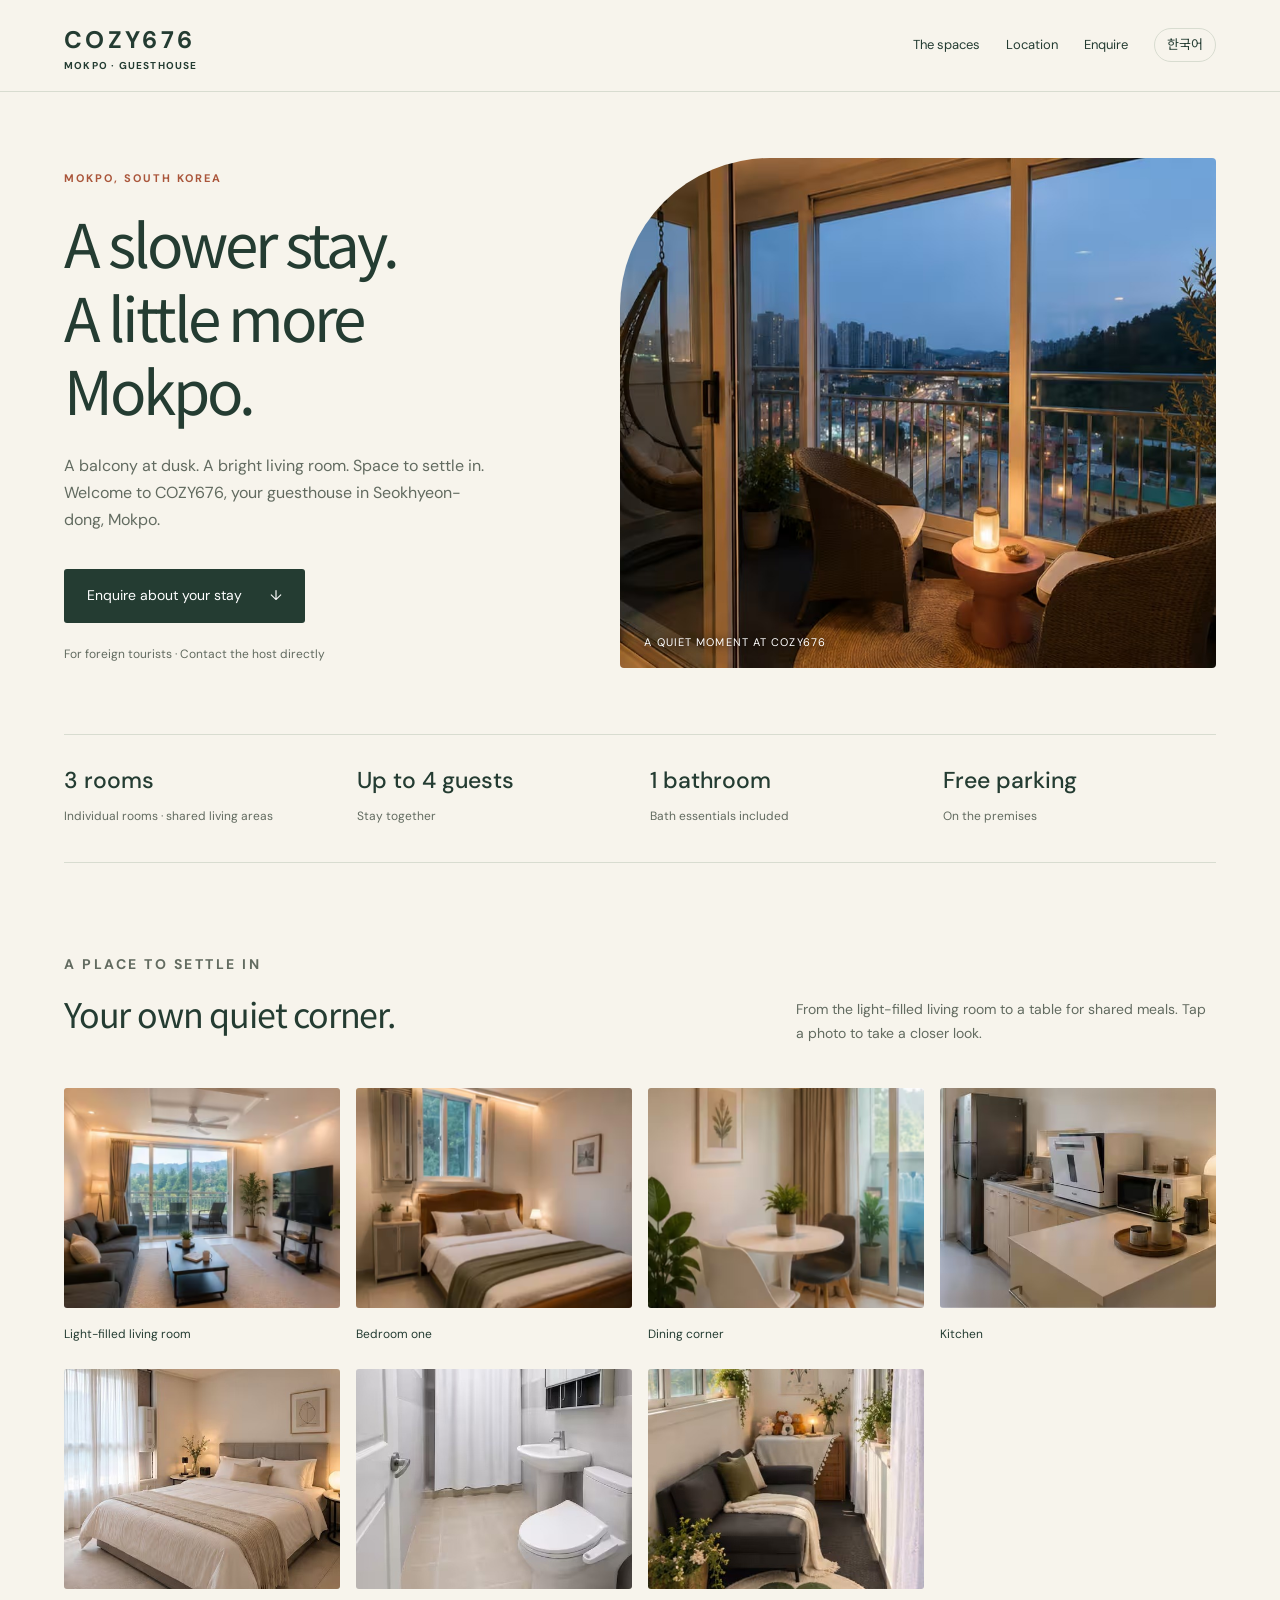
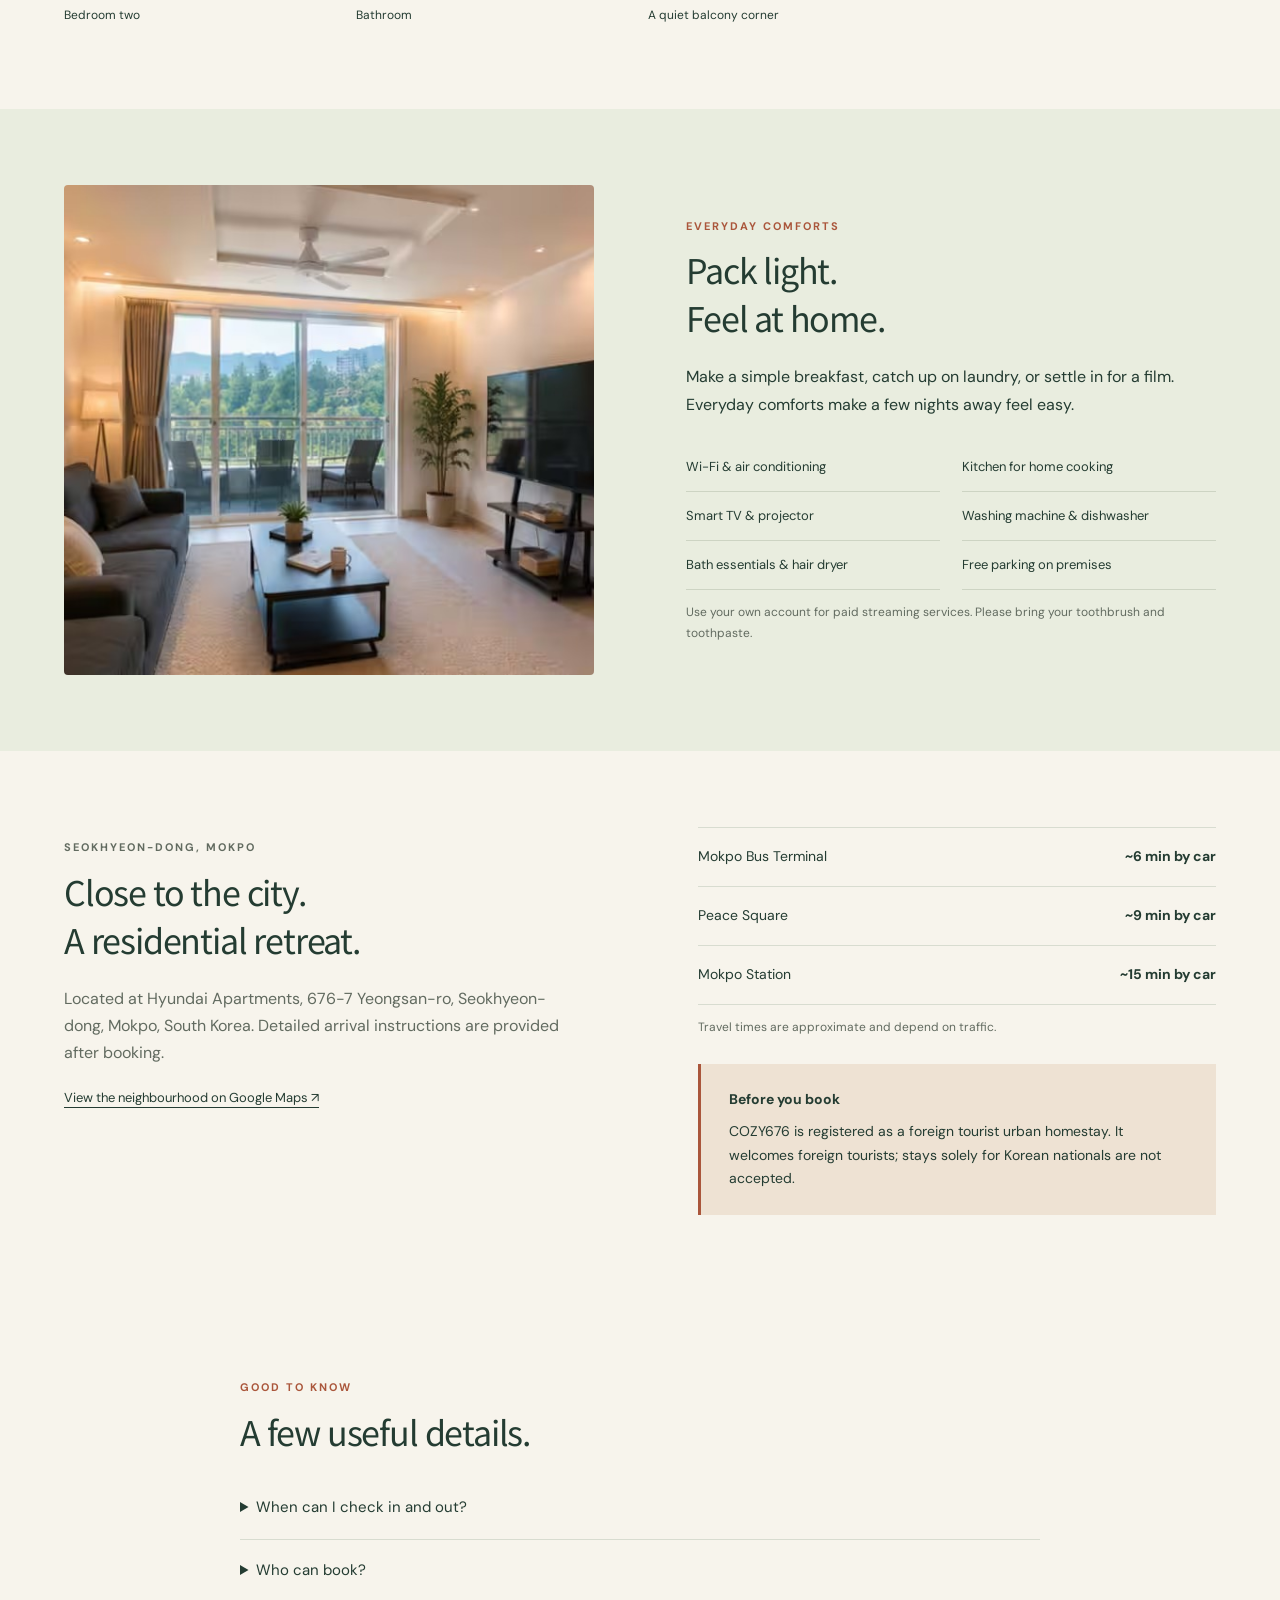
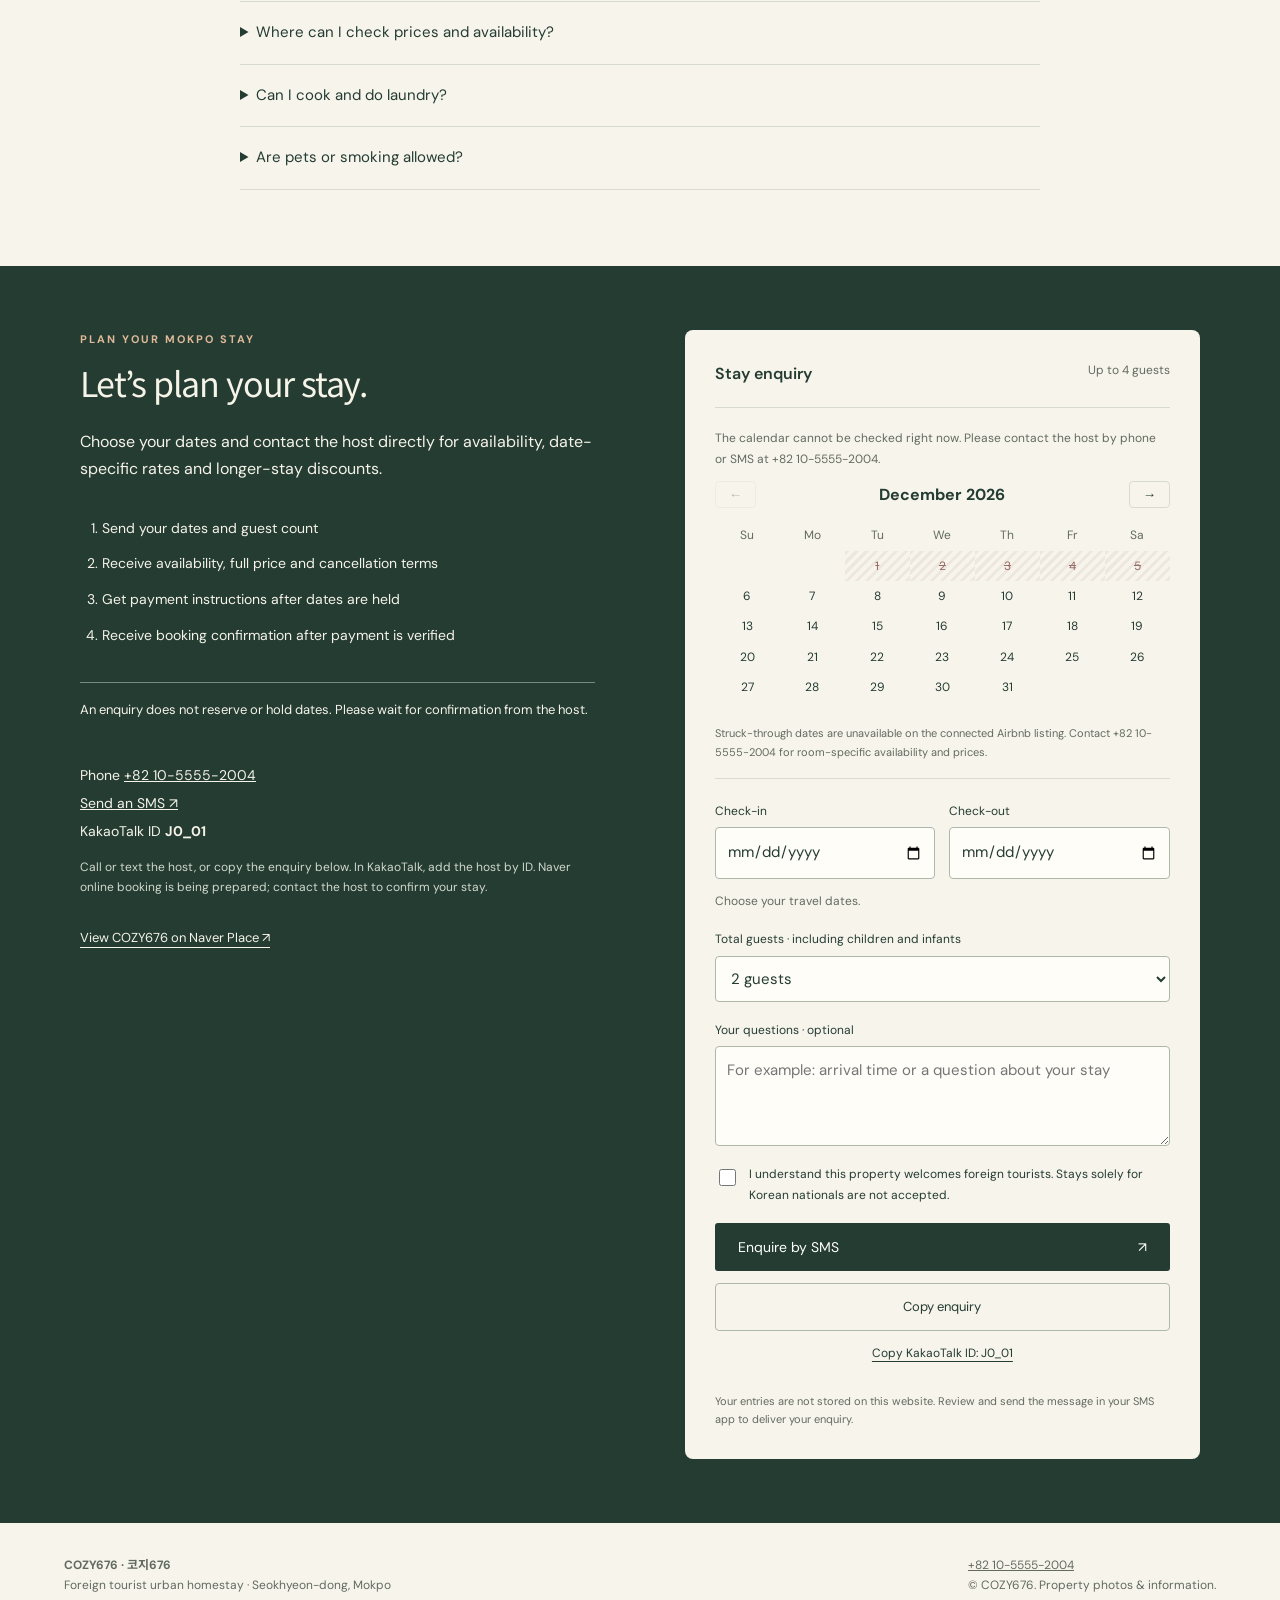
==== commit fe5632be: "Update COZY676 to 3 rooms and 4 guests, phone/SMS enquiries and Naver Place links; improve Mokpo sea" ====
--- a/en/index.html
+++ b/en/index.html
@@ -1,10 +1,10 @@
-<!doctype html><html lang="en"><head><meta charset="utf-8"><meta name="viewport" content="width=device-width,initial-scale=1"><title>COZY676 | Mokpo Guesthouse for Foreign Tourists</title><meta name="description" content="Discover COZY676, a two-bedroom guesthouse in Seokhyeon-dong, Mokpo. Up to 3 guests, balcony, kitchen, Wi-Fi and free parking. For foreign tourists. Enquire directly on WhatsApp or KakaoTalk."><meta name="robots" content="index,follow,max-image-preview:large"><link rel="canonical" href="https://cozy676-mokpo.onrender.com/en/"><link rel="alternate" hreflang="ko" href="https://cozy676-mokpo.onrender.com/"><link rel="alternate" hreflang="en" href="https://cozy676-mokpo.onrender.com/en/"><link rel="alternate" hreflang="x-default" href="https://cozy676-mokpo.onrender.com/en/"><meta property="og:type" content="website"><meta property="og:title" content="COZY676 | Mokpo Guesthouse for Foreign Tourists"><meta property="og:description" content="Discover COZY676, a two-bedroom guesthouse in Seokhyeon-dong, Mokpo. Up to 3 guests, balcony, kitchen, Wi-Fi and free parking. For foreign tourists. Enquire directly on WhatsApp or KakaoTalk."><meta property="og:url" content="https://cozy676-mokpo.onrender.com/en/"><meta property="og:image" content="https://cozy676-mokpo.onrender.com/assets/balcony.jpg"><meta name="twitter:card" content="summary_large_image"><meta name="theme-color" content="#243c32"><link rel="icon" href="/assets/favicon.svg" type="image/svg+xml"><link rel="stylesheet" href="/assets/style.css"><link rel="preload" as="image" href="/assets/balcony.jpg"><script type="application/ld+json">{"@context": "https://schema.org", "@type": "LodgingBusiness", "name": "COZY676 · 코지676", "url": "https://cozy676-mokpo.onrender.com/", "description": "Discover COZY676, a two-bedroom guesthouse in Seokhyeon-dong, Mokpo. Up to 3 guests, balcony, kitchen, Wi-Fi and free parking. For foreign tourists. Enquire directly on WhatsApp or KakaoTalk.", "image": ["https://cozy676-mokpo.onrender.com/assets/balcony.jpg", "https://cozy676-mokpo.onrender.com/assets/living.jpg", "https://cozy676-mokpo.onrender.com/assets/bedroom-one.jpg", "https://cozy676-mokpo.onrender.com/assets/dining.jpg", "https://cozy676-mokpo.onrender.com/assets/kitchen.jpg"], "telephone": "+82-10-5555-2004", "address": {"@type": "PostalAddress", "streetAddress": "676-7 Yeongsan-ro, Seokhyeon-dong", "addressLocality": "Mokpo-si", "addressRegion": "Jeollanam-do", "postalCode": "58606", "addressCountry": "KR"}, "checkinTime": "15:00", "checkoutTime": "11:00", "sameAs": ["https://ko.airbnb.com/rooms/1746068982878843854"], "amenityFeature": [{"@type": "LocationFeatureSpecification", "name": "Wi-Fi & air conditioning", "value": true}, {"@type": "LocationFeatureSpecification", "name": "Kitchen for home cooking", "value": true}, {"@type": "LocationFeatureSpecification", "name": "Smart TV & projector", "value": true}, {"@type": "LocationFeatureSpecification", "name": "Washing machine & dishwasher", "value": true}, {"@type": "LocationFeatureSpecification", "name": "Bath essentials & hair dryer", "value": true}, {"@type": "LocationFeatureSpecification", "name": "Free parking on premises", "value": true}]}</script><script type="module" src="/assets/availability.js"></script><script type="module" src="/assets/inquiry.js"></script><script src="/assets/site.js" defer></script></head><body>
-<a class="skip" href="#main">Skip to content</a><header><a class="logo" href="https://cozy676-mokpo.onrender.com/en/">COZY676<small>MOKPO · GUESTHOUSE</small></a><nav aria-label="Main navigation"><a class="hide-mobile" href="#spaces">The spaces</a><a class="hide-mobile" href="#location">Location</a><a href="#booking">Enquire</a><a class="language" href="/" lang="ko">한국어</a></nav></header>
-<main id="main"><div class="wrap"><section class="hero"><div><p class="eyebrow">MOKPO, SOUTH KOREA</p><h1>A slower stay.<br>A little more<br>Mokpo.</h1><p class="lead">A balcony at dusk. A bright living room. Space to settle in. Welcome to COZY676, your guesthouse in Seokhyeon-dong, Mokpo.</p><a class="cta" href="#booking">Enquire about your stay <span aria-hidden="true">↓</span></a><p class="fine">For foreign tourists · Contact the host directly</p></div><figure class="hero-photo"><img src="/assets/balcony.jpg" alt="Evening view from the balcony at COZY676 in Mokpo" width="1200" height="790" fetchpriority="high"><figcaption>A QUIET MOMENT AT COZY676</figcaption></figure></section>
-<div class="facts"><div><strong>2 bedrooms</strong><span>Room to unwind</span></div><div><strong>Up to 3 guests</strong><span>Stay together</span></div><div><strong>1 bathroom</strong><span>Bath essentials included</span></div><div><strong>Free parking</strong><span>On the premises</span></div></div>
-<section id="spaces"><div class="section-top"><div><p class="eyebrow">A PLACE TO SETTLE IN</p><h2>Your own quiet corner.</h2></div><p>From the light-filled living room to a table for shared meals. Tap a photo to take a closer look.</p></div><div class="gallery"><button data-photo="/assets/living.jpg" data-caption="Light-filled living room" aria-label="View photo: Light-filled living room"><img src="/assets/living.jpg" alt="COZY676 Light-filled living room" loading="lazy" width="480" height="420"><span>Light-filled living room</span></button><button data-photo="/assets/bedroom-one.jpg" data-caption="Bedroom one" aria-label="View photo: Bedroom one"><img src="/assets/bedroom-one.jpg" alt="COZY676 Bedroom one" loading="lazy" width="480" height="420"><span>Bedroom one</span></button><button data-photo="/assets/dining.jpg" data-caption="Dining corner" aria-label="View photo: Dining corner"><img src="/assets/dining.jpg" alt="COZY676 Dining corner" loading="lazy" width="480" height="420"><span>Dining corner</span></button><button data-photo="/assets/kitchen.jpg" data-caption="Kitchen" aria-label="View photo: Kitchen"><img src="/assets/kitchen.jpg" alt="COZY676 Kitchen" loading="lazy" width="480" height="420"><span>Kitchen</span></button><button data-photo="/assets/bedroom-two.jpg" data-caption="Bedroom two" aria-label="View photo: Bedroom two"><img src="/assets/bedroom-two.jpg" alt="COZY676 Bedroom two" loading="lazy" width="480" height="420"><span>Bedroom two</span></button><button data-photo="/assets/bathroom.jpg" data-caption="Bathroom" aria-label="View photo: Bathroom"><img src="/assets/bathroom.jpg" alt="COZY676 Bathroom" loading="lazy" width="480" height="420"><span>Bathroom</span></button><button data-photo="/assets/sunroom.jpg" data-caption="A quiet balcony corner" aria-label="View photo: A quiet balcony corner"><img src="/assets/sunroom.jpg" alt="COZY676 A quiet balcony corner" loading="lazy" width="480" height="420"><span>A quiet balcony corner</span></button></div></section></div>
-<section class="feature"><div class="wrap split"><img src="/assets/living.jpg" alt="COZY676 living room and balcony" loading="lazy" width="720" height="520"><div><p class="eyebrow">EVERYDAY COMFORTS</p><h2>Pack light.<br>Feel at home.</h2><p>Make a simple breakfast, catch up on laundry, or settle in for a film. Everyday comforts make a few nights away feel easy.</p><div class="amenities"><p>Wi-Fi & air conditioning</p><p>Kitchen for home cooking</p><p>Smart TV & projector</p><p>Washing machine & dishwasher</p><p>Bath essentials & hair dryer</p><p>Free parking on premises</p></div><p class="fine">Use your own account for paid streaming services. Please bring your toothbrush and toothpaste.</p></div></div></section>
-<div class="wrap"><section id="location" class="location"><div><p class="eyebrow">SEOKHYEON-DONG, MOKPO</p><h2>Close to the city.<br>A residential retreat.</h2><p>Located at Hyundai Apartments, 676-7 Yeongsan-ro, Seokhyeon-dong, Mokpo, South Korea. Detailed arrival instructions are provided after booking.</p><a class="maplink" href="https://www.google.com/maps/search/?api=1&query=676-7+Yeongsan-ro+Mokpo+South+Korea" target="_blank" rel="noopener">View the neighbourhood on Google Maps ↗</a></div><div><div class="journeys"><div><span>Mokpo Bus Terminal</span><strong>~6 min by car</strong></div><div><span>Peace Square</span><strong>~9 min by car</strong></div><div><span>Mokpo Station</span><strong>~15 min by car</strong></div></div><p class="fine">Travel times are approximate and depend on traffic.</p><div class="notice"><strong>Before you book</strong>COZY676 is registered as a foreign tourist urban homestay. It welcomes foreign tourists; stays solely for Korean nationals are not accepted.</div></div></section>
-<section class="faq"><p class="eyebrow">GOOD TO KNOW</p><h2>A few useful details.</h2><details><summary>When can I check in and out?</summary><p>Check-in is from 3 pm to 11 pm. Check-out is by 11 am. Arrival instructions are shared after booking.</p></details><details><summary>Who can book?</summary><p>This property is registered as a foreign tourist urban homestay and welcomes foreign tourists. Stays solely for Korean nationals are not accepted. Please confirm eligibility before booking.</p></details><details><summary>Where can I check prices and availability?</summary><p>Choose your dates and guest count below. Rates vary by date and length of stay. The host will confirm availability, applicable discounts, the full price, payment method and cancellation terms before you pay.</p></details><details><summary>Can I cook and do laundry?</summary><p>Rooms are booked individually. The living room and kitchen are shared with other guests or the on-site host. A kitchen and washing machine are available. Please clean and put away cookware after use.</p></details><details><summary>Are pets or smoking allowed?</summary><p>Pets are not allowed. Smoking is prohibited indoors and on the balcony. Please respect the residential building by keeping noise low and avoiding parties.</p></details></section></div>
-<section id="booking" class="booking"><div class="inquiry-wrap"><div class="inquiry-intro"><p class="eyebrow">PLAN YOUR MOKPO STAY</p><h2>Let’s plan your stay.</h2><p>Choose your dates and contact the host directly for availability, date-specific rates and longer-stay discounts.</p><ol class="booking-steps"><li>Send your dates and guest count</li><li>Receive availability, full price and cancellation terms</li><li>Get payment instructions after dates are held</li><li>Receive booking confirmation after payment is verified</li></ol><p class="inquiry-callout">An enquiry does not reserve or hold dates. Please wait for confirmation from the host.</p><p class="contact-id">WhatsApp <a href="https://wa.me/821023156004" target="_blank" rel="noopener noreferrer">+82 10-2315-6004 ↗</a><br>KakaoTalk ID <strong>J0_01</strong></p><p class="fine">In KakaoTalk, use Add by ID and search for J0_01. If the ID cannot be found, please use WhatsApp.</p><a class="airbnb-alternative" href="https://ko.airbnb.com/rooms/1746068982878843854" target="_blank" rel="noopener noreferrer">Prefer Airbnb? Book there ↗</a></div><form id="inquiry-form" class="inquiry-form"><div class="form-heading"><span>Stay enquiry</span><span>Up to 3 guests</span></div><div class="date-fields"><label for="checkin">Check-in<input id="checkin" name="checkin" type="date" required></label><label for="checkout">Check-out<input id="checkout" name="checkout" type="date" required></label></div><div id="stay-duration" class="stay-duration" aria-live="polite">Choose your travel dates.</div><label for="guests">Total guests · including children and infants<select id="guests" name="guests"><option value="1">1 guest</option><option value="2" selected>2 guests</option><option value="3">3 guests</option></select></label><label for="guest-note">Your questions · optional<textarea id="guest-note" name="note" rows="3" maxlength="500" placeholder="For example: arrival time or a question about your stay"></textarea></label><label class="eligibility"><input id="eligible" type="checkbox" required><span>I understand this property welcomes foreign tourists. Stays solely for Korean nationals are not accepted.</span></label><button class="cta whatsapp-button" type="submit">Enquire on WhatsApp <span aria-hidden="true">↗</span></button><button type="button" class="copy-enquiry" id="copy-enquiry">Copy enquiry for KakaoTalk</button><button type="button" class="copy-id" id="copy-kakao-id">Copy KakaoTalk ID: J0_01</button><p id="inquiry-status" class="form-status" role="status" aria-live="polite"></p><div id="message-preview" hidden><label for="inquiry-message">Your enquiry · copy and send<textarea id="inquiry-message" rows="7" readonly></textarea></label></div><p class="form-privacy">Your entries are not stored on this website. Review and send the message in WhatsApp to deliver your enquiry.</p><noscript><p>Enable JavaScript to use this form, or contact the host directly using the WhatsApp number above.</p></noscript></form></div></section></main>
+<!doctype html><html lang="en"><head><meta charset="utf-8"><meta name="viewport" content="width=device-width,initial-scale=1"><title>COZY676 | Mokpo Guesthouse for Foreign Tourists</title><meta name="description" content="Discover COZY676, a three-room guesthouse in Seokhyeon-dong, Mokpo. Up to 4 guests, balcony, kitchen, Wi-Fi and free parking. For foreign tourists. Contact us by phone or SMS and view our Naver Place."><meta name="robots" content="index,follow,max-image-preview:large"><link rel="canonical" href="https://cozy676-mokpo.onrender.com/en/"><link rel="alternate" hreflang="ko" href="https://cozy676-mokpo.onrender.com/"><link rel="alternate" hreflang="en" href="https://cozy676-mokpo.onrender.com/en/"><link rel="alternate" hreflang="x-default" href="https://cozy676-mokpo.onrender.com/en/"><meta property="og:type" content="website"><meta property="og:title" content="COZY676 | Mokpo Guesthouse for Foreign Tourists"><meta property="og:description" content="Discover COZY676, a three-room guesthouse in Seokhyeon-dong, Mokpo. Up to 4 guests, balcony, kitchen, Wi-Fi and free parking. For foreign tourists. Contact us by phone or SMS and view our Naver Place."><meta property="og:url" content="https://cozy676-mokpo.onrender.com/en/"><meta property="og:image" content="https://cozy676-mokpo.onrender.com/assets/balcony.jpg"><meta name="twitter:card" content="summary_large_image"><meta name="theme-color" content="#243c32"><link rel="icon" href="/assets/favicon.svg" type="image/svg+xml"><link rel="stylesheet" href="/assets/style.css"><link rel="preload" as="image" href="/assets/balcony.jpg"><script type="application/ld+json">{"@context":"https://schema.org","@type":"LodgingBusiness","name":"COZY676 · 코지676","url":"https://cozy676-mokpo.onrender.com/","description":"Discover COZY676, a three-room guesthouse in Seokhyeon-dong, Mokpo. Up to 4 guests, balcony, kitchen, Wi-Fi and free parking. For foreign tourists. Contact us by phone or SMS and view our Naver Place.","image":["https://cozy676-mokpo.onrender.com/assets/balcony.jpg","https://cozy676-mokpo.onrender.com/assets/living.jpg","https://cozy676-mokpo.onrender.com/assets/bedroom-one.jpg","https://cozy676-mokpo.onrender.com/assets/dining.jpg","https://cozy676-mokpo.onrender.com/assets/kitchen.jpg"],"telephone":"+82-10-5555-2004","address":{"@type":"PostalAddress","streetAddress":"676-7 Yeongsan-ro, Seokhyeon-dong","addressLocality":"Mokpo-si","addressRegion":"Jeollanam-do","postalCode":"58606","addressCountry":"KR"},"checkinTime":"15:00","checkoutTime":"11:00","sameAs":["https://map.naver.com/p/entry/place/2040274069"],"amenityFeature":[{"@type":"LocationFeatureSpecification","name":"Wi-Fi & air conditioning","value":true},{"@type":"LocationFeatureSpecification","name":"Kitchen for home cooking","value":true},{"@type":"LocationFeatureSpecification","name":"Smart TV & projector","value":true},{"@type":"LocationFeatureSpecification","name":"Washing machine & dishwasher","value":true},{"@type":"LocationFeatureSpecification","name":"Bath essentials & hair dryer","value":true},{"@type":"LocationFeatureSpecification","name":"Free parking on premises","value":true}],"numberOfRooms":3,"additionalProperty":[{"@type":"PropertyValue","name":"Maximum total guests","value":4}]}</script><script type="module" src="/assets/availability.js"></script><script type="module" src="/assets/inquiry.js"></script><script src="/assets/site.js" defer></script></head><body>
+<a class="skip" href="#main">Skip to content</a><header><a class="logo" href="https://cozy676-mokpo.onrender.com/en/">COZY676<small>MOKPO · GUESTHOUSE</small></a><nav aria-label="Main navigation"><a class="hide-mobile" href="#spaces">The spaces</a><a class="hide-mobile" href="#location">Location</a><a href="#booking">Enquire</a><a class="language" href="/" lang="ko">한국어</a></nav></header>
+<main id="main"><div class="wrap"><section class="hero"><div><p class="eyebrow">MOKPO, SOUTH KOREA</p><h1>A slower stay.<br>A little more<br>Mokpo.</h1><p class="lead">A balcony at dusk. A bright living room. Space to settle in. Welcome to COZY676, your guesthouse in Seokhyeon-dong, Mokpo.</p><a class="cta" href="#booking">Enquire about your stay <span aria-hidden="true">↓</span></a><p class="fine">For foreign tourists · Contact the host directly</p></div><figure class="hero-photo"><img src="/assets/balcony.jpg" alt="Evening view from the balcony at COZY676 in Mokpo" width="1200" height="790" fetchpriority="high"><figcaption>A QUIET MOMENT AT COZY676</figcaption></figure></section>
+<div class="facts"><div><strong>3 rooms</strong><span>Individual rooms · shared living areas</span></div><div><strong>Up to 4 guests</strong><span>Stay together</span></div><div><strong>1 bathroom</strong><span>Bath essentials included</span></div><div><strong>Free parking</strong><span>On the premises</span></div></div>
+<section id="spaces"><div class="section-top"><div><p class="eyebrow">A PLACE TO SETTLE IN</p><h2>Your own quiet corner.</h2></div><p>From the light-filled living room to a table for shared meals. Tap a photo to take a closer look.</p></div><div class="gallery"><button data-photo="/assets/living.jpg" data-caption="Light-filled living room" aria-label="View photo: Light-filled living room"><img src="/assets/living.jpg" alt="COZY676 Light-filled living room" loading="lazy" width="480" height="420"><span>Light-filled living room</span></button><button data-photo="/assets/bedroom-one.jpg" data-caption="Bedroom one" aria-label="View photo: Bedroom one"><img src="/assets/bedroom-one.jpg" alt="COZY676 Bedroom one" loading="lazy" width="480" height="420"><span>Bedroom one</span></button><button data-photo="/assets/dining.jpg" data-caption="Dining corner" aria-label="View photo: Dining corner"><img src="/assets/dining.jpg" alt="COZY676 Dining corner" loading="lazy" width="480" height="420"><span>Dining corner</span></button><button data-photo="/assets/kitchen.jpg" data-caption="Kitchen" aria-label="View photo: Kitchen"><img src="/assets/kitchen.jpg" alt="COZY676 Kitchen" loading="lazy" width="480" height="420"><span>Kitchen</span></button><button data-photo="/assets/bedroom-two.jpg" data-caption="Bedroom two" aria-label="View photo: Bedroom two"><img src="/assets/bedroom-two.jpg" alt="COZY676 Bedroom two" loading="lazy" width="480" height="420"><span>Bedroom two</span></button><button data-photo="/assets/bathroom.jpg" data-caption="Bathroom" aria-label="View photo: Bathroom"><img src="/assets/bathroom.jpg" alt="COZY676 Bathroom" loading="lazy" width="480" height="420"><span>Bathroom</span></button><button data-photo="/assets/sunroom.jpg" data-caption="A quiet balcony corner" aria-label="View photo: A quiet balcony corner"><img src="/assets/sunroom.jpg" alt="COZY676 A quiet balcony corner" loading="lazy" width="480" height="420"><span>A quiet balcony corner</span></button></div></section></div>
+<section class="feature"><div class="wrap split"><img src="/assets/living.jpg" alt="COZY676 living room and balcony" loading="lazy" width="720" height="520"><div><p class="eyebrow">EVERYDAY COMFORTS</p><h2>Pack light.<br>Feel at home.</h2><p>Make a simple breakfast, catch up on laundry, or settle in for a film. Everyday comforts make a few nights away feel easy.</p><div class="amenities"><p>Wi-Fi & air conditioning</p><p>Kitchen for home cooking</p><p>Smart TV & projector</p><p>Washing machine & dishwasher</p><p>Bath essentials & hair dryer</p><p>Free parking on premises</p></div><p class="fine">Use your own account for paid streaming services. Please bring your toothbrush and toothpaste.</p></div></div></section>
+<div class="wrap"><section id="location" class="location"><div><p class="eyebrow">SEOKHYEON-DONG, MOKPO</p><h2>Close to the city.<br>A residential retreat.</h2><p>Located at Hyundai Apartments, 676-7 Yeongsan-ro, Seokhyeon-dong, Mokpo, South Korea. Detailed arrival instructions are provided after booking.</p><a class="maplink" href="https://www.google.com/maps/search/?api=1&query=676-7+Yeongsan-ro+Mokpo+South+Korea" target="_blank" rel="noopener">View the neighbourhood on Google Maps ↗</a></div><div><div class="journeys"><div><span>Mokpo Bus Terminal</span><strong>~6 min by car</strong></div><div><span>Peace Square</span><strong>~9 min by car</strong></div><div><span>Mokpo Station</span><strong>~15 min by car</strong></div></div><p class="fine">Travel times are approximate and depend on traffic.</p><div class="notice"><strong>Before you book</strong>COZY676 is registered as a foreign tourist urban homestay. It welcomes foreign tourists; stays solely for Korean nationals are not accepted.</div></div></section>
+<section class="faq"><p class="eyebrow">GOOD TO KNOW</p><h2>A few useful details.</h2><details><summary>When can I check in and out?</summary><p>Check-in is from 3 pm to 11 pm. Check-out is by 11 am. Arrival instructions are shared after booking.</p></details><details><summary>Who can book?</summary><p>This property is registered as a foreign tourist urban homestay and welcomes foreign tourists. Stays solely for Korean nationals are not accepted. Please confirm eligibility before booking.</p></details><details><summary>Where can I check prices and availability?</summary><p>Choose your dates and guest count below. Rates vary by date and length of stay. The host will confirm availability, applicable discounts, the full price, payment method and cancellation terms before you pay.</p></details><details><summary>Can I cook and do laundry?</summary><p>Rooms are booked individually. The living room and kitchen are shared with other guests or the on-site host. A kitchen and washing machine are available. Please clean and put away cookware after use.</p></details><details><summary>Are pets or smoking allowed?</summary><p>Pets are not allowed. Smoking is prohibited indoors and on the balcony. Please respect the residential building by keeping noise low and avoiding parties.</p></details></section></div>
+<section id="booking" class="booking"><div class="inquiry-wrap"><div class="inquiry-intro"><p class="eyebrow">PLAN YOUR MOKPO STAY</p><h2>Let’s plan your stay.</h2><p>Choose your dates and contact the host directly for availability, date-specific rates and longer-stay discounts.</p><ol class="booking-steps"><li>Send your dates and guest count</li><li>Receive availability, full price and cancellation terms</li><li>Get payment instructions after dates are held</li><li>Receive booking confirmation after payment is verified</li></ol><p class="inquiry-callout">An enquiry does not reserve or hold dates. Please wait for confirmation from the host.</p><p class="contact-id">Phone <a href="tel:+821055552004">+82 10-5555-2004</a><br><a href="sms:+821055552004">Send an SMS ↗</a><br>KakaoTalk ID <strong>J0_01</strong></p><p class="fine">Call or text the host, or copy the enquiry below. In KakaoTalk, add the host by ID. Naver online booking is being prepared; contact the host to confirm your stay.</p><a class="airbnb-alternative" href="https://map.naver.com/p/entry/place/2040274069" target="_blank" rel="noopener noreferrer">View COZY676 on Naver Place ↗</a></div><form id="inquiry-form" class="inquiry-form"><div class="form-heading"><span>Stay enquiry</span><span>Up to 4 guests</span></div><div class="date-fields"><label for="checkin">Check-in<input id="checkin" name="checkin" type="date" required></label><label for="checkout">Check-out<input id="checkout" name="checkout" type="date" required></label></div><div id="stay-duration" class="stay-duration" aria-live="polite">Choose your travel dates.</div><label for="guests">Total guests · including children and infants<select id="guests" name="guests"><option value="1">1 guest</option><option value="2" selected>2 guests</option><option value="3">3 guests</option><option value="4">4 guests</option></select></label><label for="guest-note">Your questions · optional<textarea id="guest-note" name="note" rows="3" maxlength="500" placeholder="For example: arrival time or a question about your stay"></textarea></label><label class="eligibility"><input id="eligible" type="checkbox" required><span>I understand this property welcomes foreign tourists. Stays solely for Korean nationals are not accepted.</span></label><button class="cta sms-button" type="submit">Enquire by SMS <span aria-hidden="true">↗</span></button><button type="button" class="copy-enquiry" id="copy-enquiry">Copy enquiry</button><button type="button" class="copy-id" id="copy-kakao-id">Copy KakaoTalk ID: J0_01</button><p id="inquiry-status" class="form-status" role="status" aria-live="polite"></p><div id="message-preview" hidden><label for="inquiry-message">Your enquiry · copy and send<textarea id="inquiry-message" rows="7" readonly></textarea></label></div><p class="form-privacy">Your entries are not stored on this website. Review and send the message in your SMS app to deliver your enquiry.</p><noscript><p>Enable JavaScript to use this form, or call or text +82 10-5555-2004.</p></noscript></form></div></section></main>
 <footer><div><p><strong>COZY676 · 코지676</strong></p><p>Foreign tourist urban homestay · Seokhyeon-dong, Mokpo</p></div><div><p><a href="tel:+821055552004">+82 10-5555-2004</a></p><p>© COZY676. Property photos & information.</p></div></footer><div class="sticky"><span>COZY676 · Mokpo stay</span><a class="cta" href="#booking">Enquire about your stay <span aria-hidden="true">↓</span></a></div><dialog aria-label="Property photo"><button data-close aria-label="Close">×</button><img alt=""><p></p></dialog></body></html>
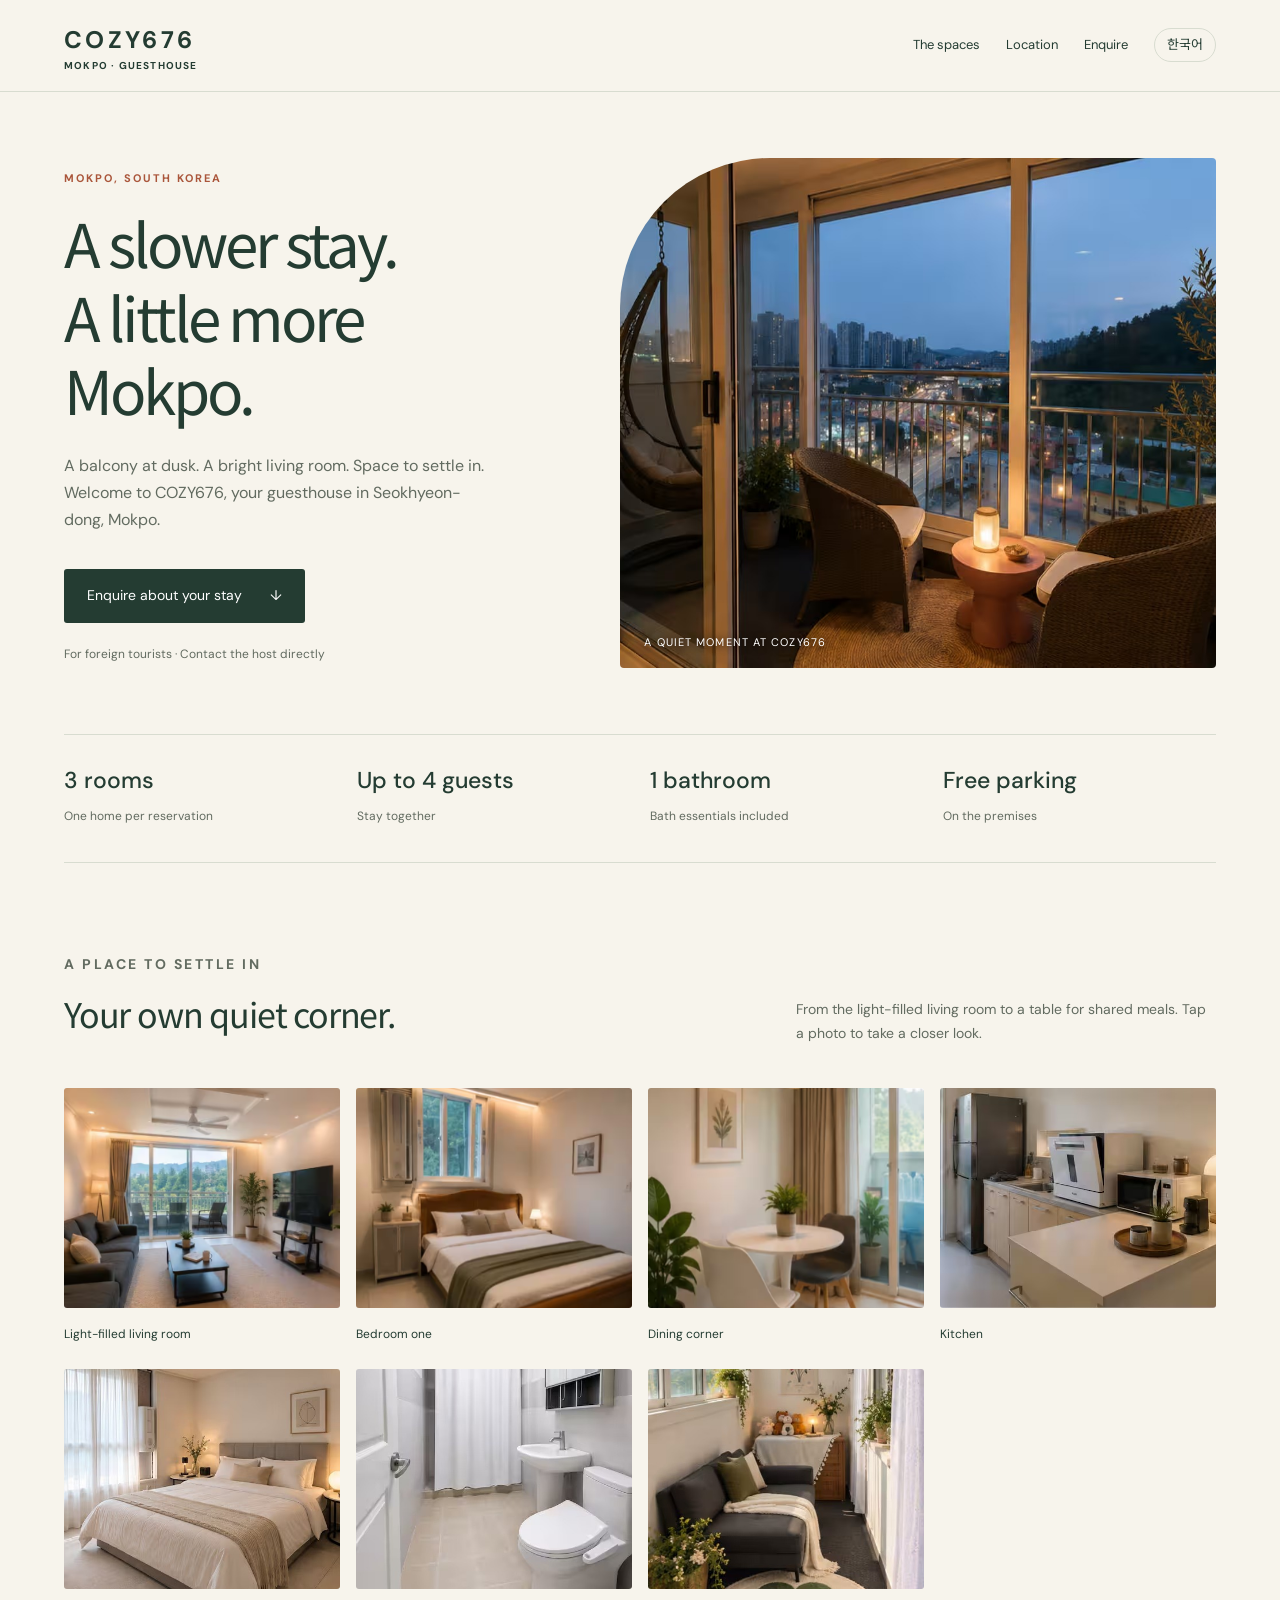
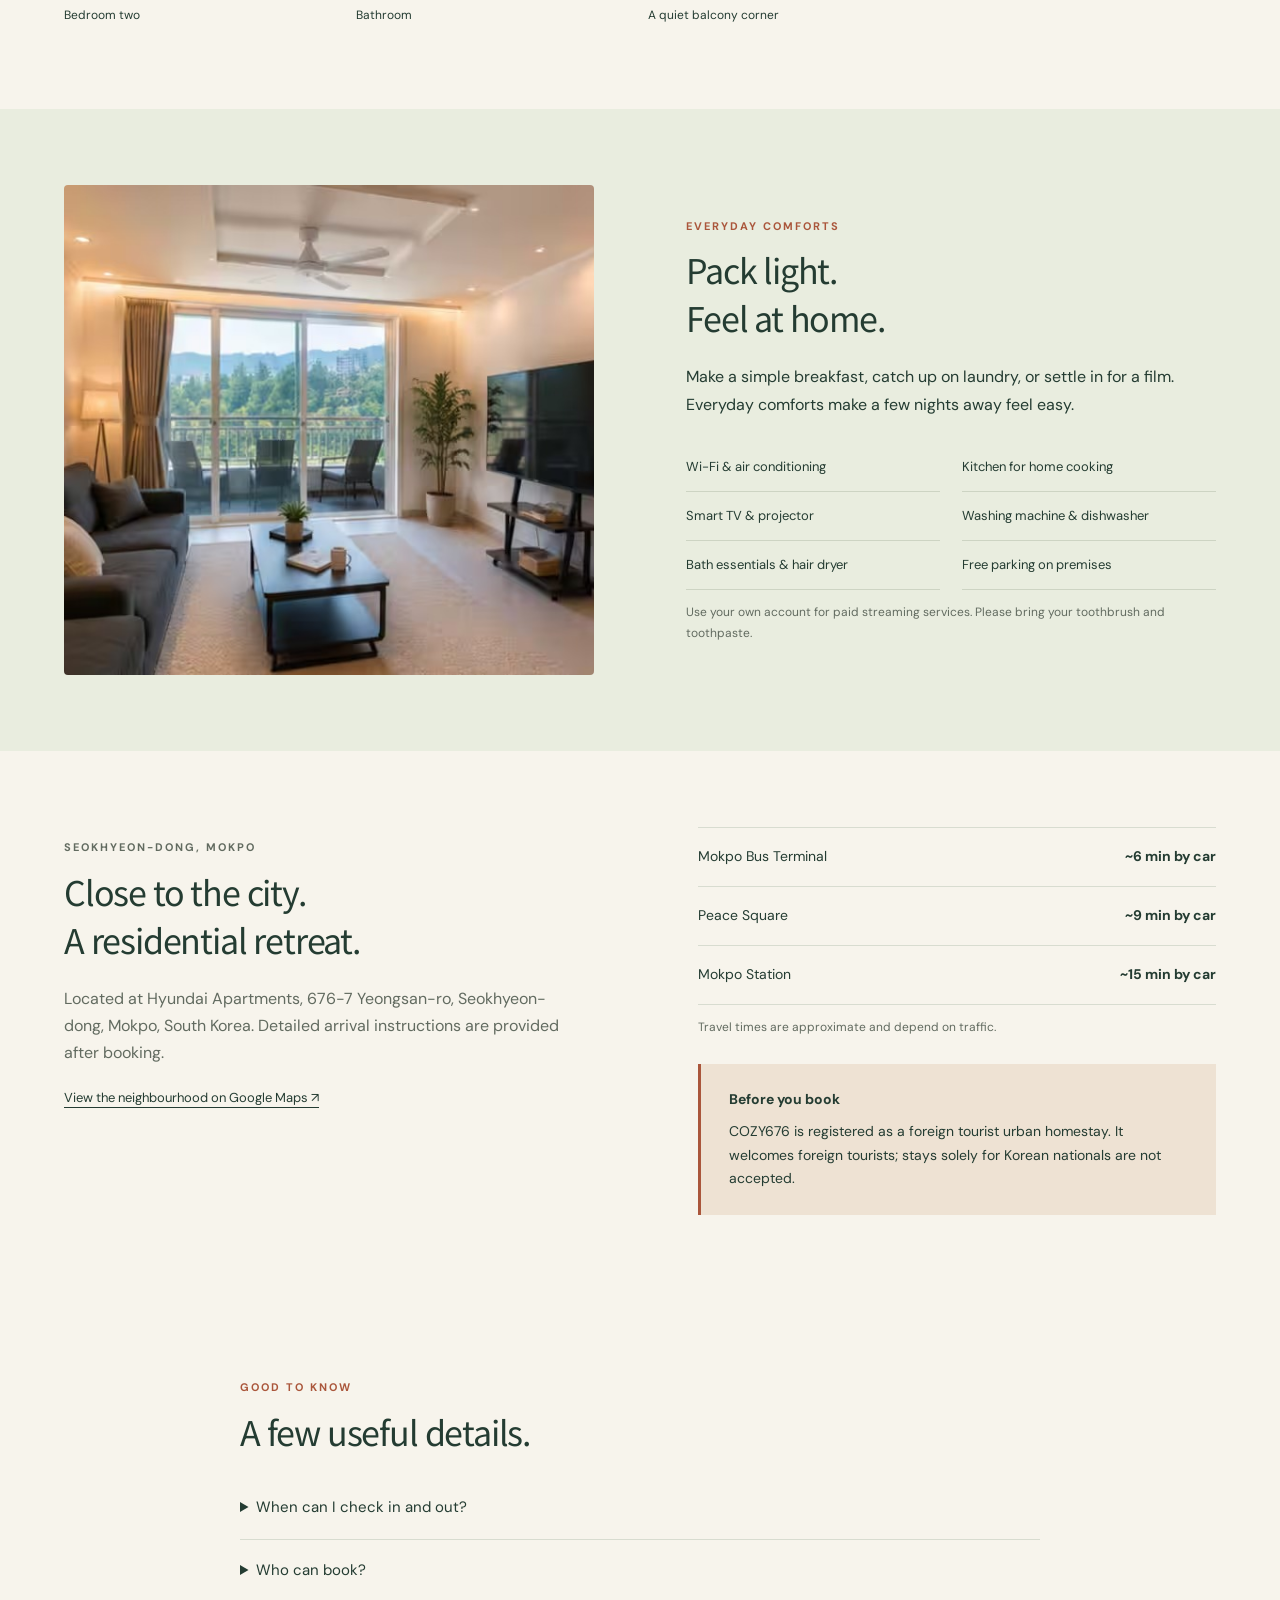
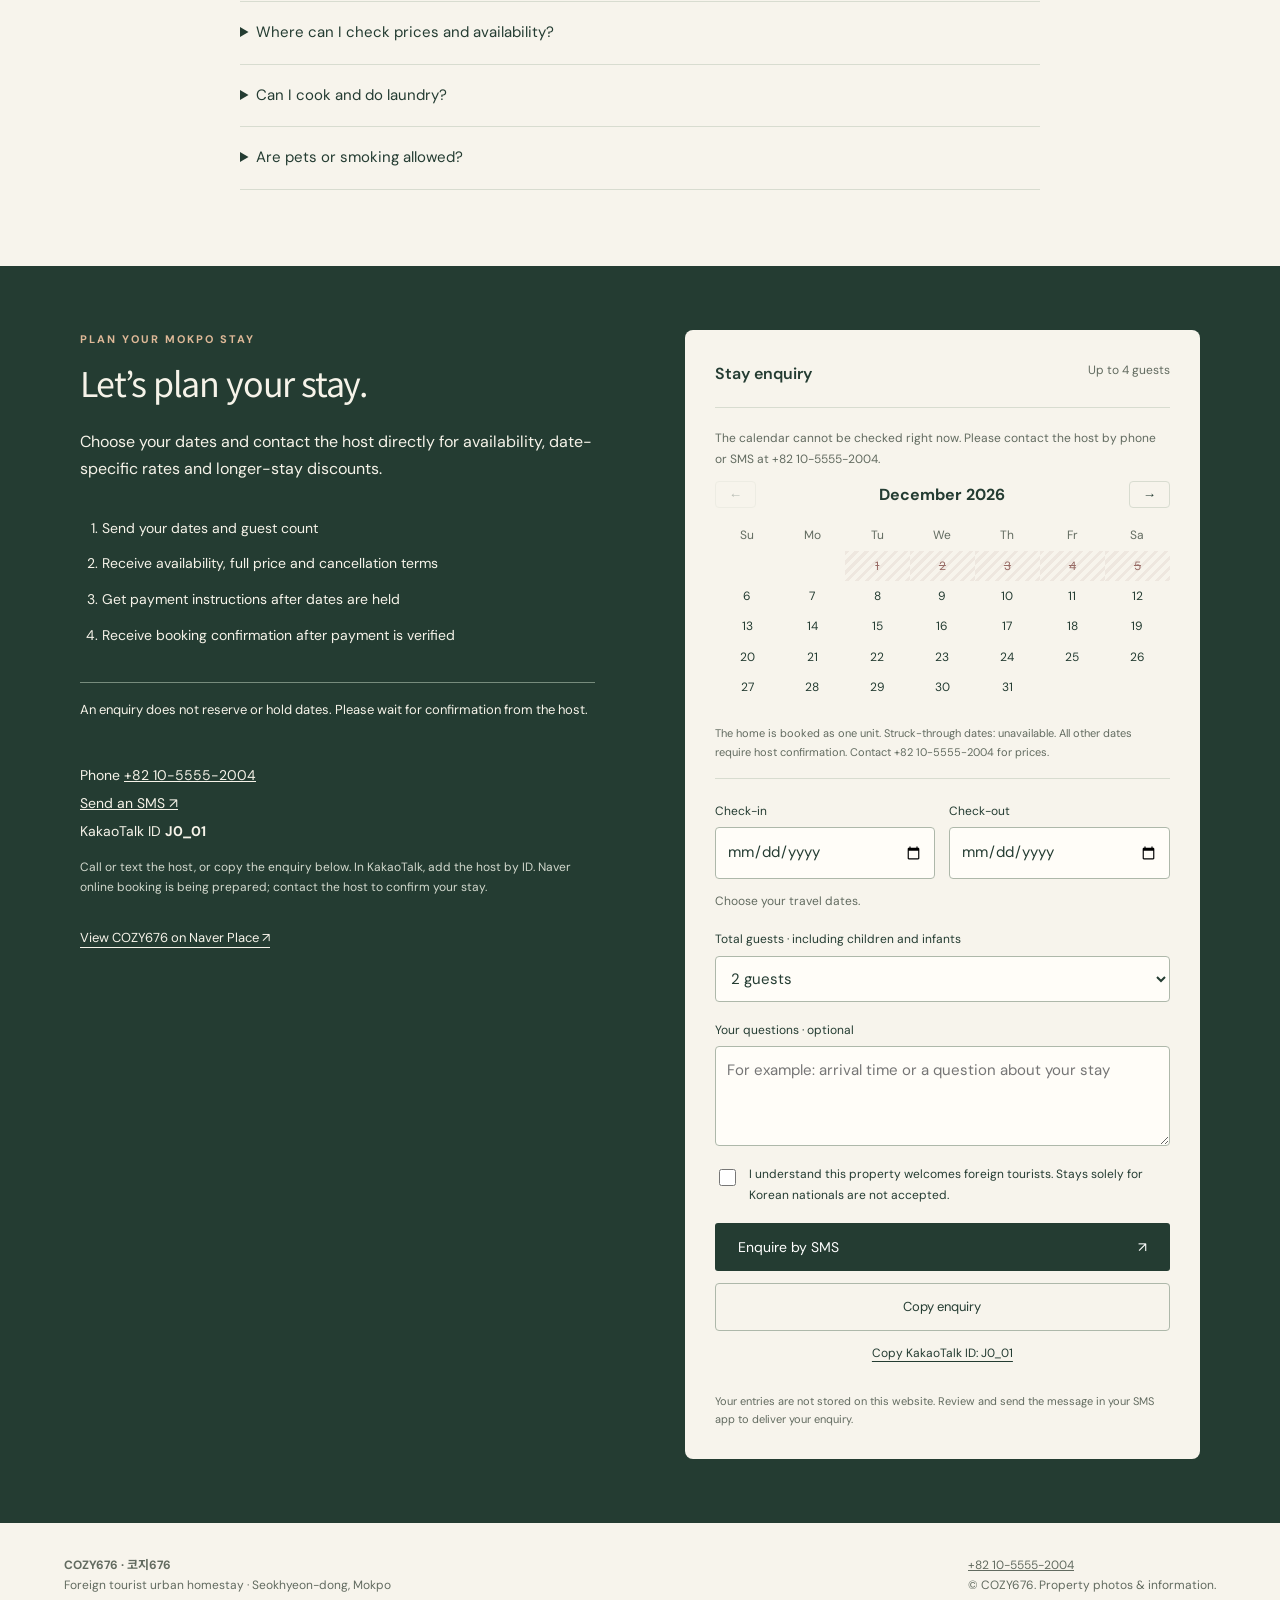
==== commit eb07d83e: "Clarify one home per reservation with three rooms and maximum four guests" ====
--- a/en/index.html
+++ b/en/index.html
@@ -1,10 +1,10 @@
 <!doctype html><html lang="en"><head><meta charset="utf-8"><meta name="viewport" content="width=device-width,initial-scale=1"><title>COZY676 | Mokpo Guesthouse for Foreign Tourists</title><meta name="description" content="Discover COZY676, a three-room guesthouse in Seokhyeon-dong, Mokpo. Up to 4 guests, balcony, kitchen, Wi-Fi and free parking. For foreign tourists. Contact us by phone or SMS and view our Naver Place."><meta name="robots" content="index,follow,max-image-preview:large"><link rel="canonical" href="https://cozy676-mokpo.onrender.com/en/"><link rel="alternate" hreflang="ko" href="https://cozy676-mokpo.onrender.com/"><link rel="alternate" hreflang="en" href="https://cozy676-mokpo.onrender.com/en/"><link rel="alternate" hreflang="x-default" href="https://cozy676-mokpo.onrender.com/en/"><meta property="og:type" content="website"><meta property="og:title" content="COZY676 | Mokpo Guesthouse for Foreign Tourists"><meta property="og:description" content="Discover COZY676, a three-room guesthouse in Seokhyeon-dong, Mokpo. Up to 4 guests, balcony, kitchen, Wi-Fi and free parking. For foreign tourists. Contact us by phone or SMS and view our Naver Place."><meta property="og:url" content="https://cozy676-mokpo.onrender.com/en/"><meta property="og:image" content="https://cozy676-mokpo.onrender.com/assets/balcony.jpg"><meta name="twitter:card" content="summary_large_image"><meta name="theme-color" content="#243c32"><link rel="icon" href="/assets/favicon.svg" type="image/svg+xml"><link rel="stylesheet" href="/assets/style.css"><link rel="preload" as="image" href="/assets/balcony.jpg"><script type="application/ld+json">{"@context":"https://schema.org","@type":"LodgingBusiness","name":"COZY676 · 코지676","url":"https://cozy676-mokpo.onrender.com/","description":"Discover COZY676, a three-room guesthouse in Seokhyeon-dong, Mokpo. Up to 4 guests, balcony, kitchen, Wi-Fi and free parking. For foreign tourists. Contact us by phone or SMS and view our Naver Place.","image":["https://cozy676-mokpo.onrender.com/assets/balcony.jpg","https://cozy676-mokpo.onrender.com/assets/living.jpg","https://cozy676-mokpo.onrender.com/assets/bedroom-one.jpg","https://cozy676-mokpo.onrender.com/assets/dining.jpg","https://cozy676-mokpo.onrender.com/assets/kitchen.jpg"],"telephone":"+82-10-5555-2004","address":{"@type":"PostalAddress","streetAddress":"676-7 Yeongsan-ro, Seokhyeon-dong","addressLocality":"Mokpo-si","addressRegion":"Jeollanam-do","postalCode":"58606","addressCountry":"KR"},"checkinTime":"15:00","checkoutTime":"11:00","sameAs":["https://map.naver.com/p/entry/place/2040274069"],"amenityFeature":[{"@type":"LocationFeatureSpecification","name":"Wi-Fi & air conditioning","value":true},{"@type":"LocationFeatureSpecification","name":"Kitchen for home cooking","value":true},{"@type":"LocationFeatureSpecification","name":"Smart TV & projector","value":true},{"@type":"LocationFeatureSpecification","name":"Washing machine & dishwasher","value":true},{"@type":"LocationFeatureSpecification","name":"Bath essentials & hair dryer","value":true},{"@type":"LocationFeatureSpecification","name":"Free parking on premises","value":true}],"numberOfRooms":3,"additionalProperty":[{"@type":"PropertyValue","name":"Maximum total guests","value":4}]}</script><script type="module" src="/assets/availability.js"></script><script type="module" src="/assets/inquiry.js"></script><script src="/assets/site.js" defer></script></head><body>
 <a class="skip" href="#main">Skip to content</a><header><a class="logo" href="https://cozy676-mokpo.onrender.com/en/">COZY676<small>MOKPO · GUESTHOUSE</small></a><nav aria-label="Main navigation"><a class="hide-mobile" href="#spaces">The spaces</a><a class="hide-mobile" href="#location">Location</a><a href="#booking">Enquire</a><a class="language" href="/" lang="ko">한국어</a></nav></header>
 <main id="main"><div class="wrap"><section class="hero"><div><p class="eyebrow">MOKPO, SOUTH KOREA</p><h1>A slower stay.<br>A little more<br>Mokpo.</h1><p class="lead">A balcony at dusk. A bright living room. Space to settle in. Welcome to COZY676, your guesthouse in Seokhyeon-dong, Mokpo.</p><a class="cta" href="#booking">Enquire about your stay <span aria-hidden="true">↓</span></a><p class="fine">For foreign tourists · Contact the host directly</p></div><figure class="hero-photo"><img src="/assets/balcony.jpg" alt="Evening view from the balcony at COZY676 in Mokpo" width="1200" height="790" fetchpriority="high"><figcaption>A QUIET MOMENT AT COZY676</figcaption></figure></section>
-<div class="facts"><div><strong>3 rooms</strong><span>Individual rooms · shared living areas</span></div><div><strong>Up to 4 guests</strong><span>Stay together</span></div><div><strong>1 bathroom</strong><span>Bath essentials included</span></div><div><strong>Free parking</strong><span>On the premises</span></div></div>
+<div class="facts"><div><strong>3 rooms</strong><span>One home per reservation</span></div><div><strong>Up to 4 guests</strong><span>Stay together</span></div><div><strong>1 bathroom</strong><span>Bath essentials included</span></div><div><strong>Free parking</strong><span>On the premises</span></div></div>
 <section id="spaces"><div class="section-top"><div><p class="eyebrow">A PLACE TO SETTLE IN</p><h2>Your own quiet corner.</h2></div><p>From the light-filled living room to a table for shared meals. Tap a photo to take a closer look.</p></div><div class="gallery"><button data-photo="/assets/living.jpg" data-caption="Light-filled living room" aria-label="View photo: Light-filled living room"><img src="/assets/living.jpg" alt="COZY676 Light-filled living room" loading="lazy" width="480" height="420"><span>Light-filled living room</span></button><button data-photo="/assets/bedroom-one.jpg" data-caption="Bedroom one" aria-label="View photo: Bedroom one"><img src="/assets/bedroom-one.jpg" alt="COZY676 Bedroom one" loading="lazy" width="480" height="420"><span>Bedroom one</span></button><button data-photo="/assets/dining.jpg" data-caption="Dining corner" aria-label="View photo: Dining corner"><img src="/assets/dining.jpg" alt="COZY676 Dining corner" loading="lazy" width="480" height="420"><span>Dining corner</span></button><button data-photo="/assets/kitchen.jpg" data-caption="Kitchen" aria-label="View photo: Kitchen"><img src="/assets/kitchen.jpg" alt="COZY676 Kitchen" loading="lazy" width="480" height="420"><span>Kitchen</span></button><button data-photo="/assets/bedroom-two.jpg" data-caption="Bedroom two" aria-label="View photo: Bedroom two"><img src="/assets/bedroom-two.jpg" alt="COZY676 Bedroom two" loading="lazy" width="480" height="420"><span>Bedroom two</span></button><button data-photo="/assets/bathroom.jpg" data-caption="Bathroom" aria-label="View photo: Bathroom"><img src="/assets/bathroom.jpg" alt="COZY676 Bathroom" loading="lazy" width="480" height="420"><span>Bathroom</span></button><button data-photo="/assets/sunroom.jpg" data-caption="A quiet balcony corner" aria-label="View photo: A quiet balcony corner"><img src="/assets/sunroom.jpg" alt="COZY676 A quiet balcony corner" loading="lazy" width="480" height="420"><span>A quiet balcony corner</span></button></div></section></div>
 <section class="feature"><div class="wrap split"><img src="/assets/living.jpg" alt="COZY676 living room and balcony" loading="lazy" width="720" height="520"><div><p class="eyebrow">EVERYDAY COMFORTS</p><h2>Pack light.<br>Feel at home.</h2><p>Make a simple breakfast, catch up on laundry, or settle in for a film. Everyday comforts make a few nights away feel easy.</p><div class="amenities"><p>Wi-Fi & air conditioning</p><p>Kitchen for home cooking</p><p>Smart TV & projector</p><p>Washing machine & dishwasher</p><p>Bath essentials & hair dryer</p><p>Free parking on premises</p></div><p class="fine">Use your own account for paid streaming services. Please bring your toothbrush and toothpaste.</p></div></div></section>
 <div class="wrap"><section id="location" class="location"><div><p class="eyebrow">SEOKHYEON-DONG, MOKPO</p><h2>Close to the city.<br>A residential retreat.</h2><p>Located at Hyundai Apartments, 676-7 Yeongsan-ro, Seokhyeon-dong, Mokpo, South Korea. Detailed arrival instructions are provided after booking.</p><a class="maplink" href="https://www.google.com/maps/search/?api=1&query=676-7+Yeongsan-ro+Mokpo+South+Korea" target="_blank" rel="noopener">View the neighbourhood on Google Maps ↗</a></div><div><div class="journeys"><div><span>Mokpo Bus Terminal</span><strong>~6 min by car</strong></div><div><span>Peace Square</span><strong>~9 min by car</strong></div><div><span>Mokpo Station</span><strong>~15 min by car</strong></div></div><p class="fine">Travel times are approximate and depend on traffic.</p><div class="notice"><strong>Before you book</strong>COZY676 is registered as a foreign tourist urban homestay. It welcomes foreign tourists; stays solely for Korean nationals are not accepted.</div></div></section>
-<section class="faq"><p class="eyebrow">GOOD TO KNOW</p><h2>A few useful details.</h2><details><summary>When can I check in and out?</summary><p>Check-in is from 3 pm to 11 pm. Check-out is by 11 am. Arrival instructions are shared after booking.</p></details><details><summary>Who can book?</summary><p>This property is registered as a foreign tourist urban homestay and welcomes foreign tourists. Stays solely for Korean nationals are not accepted. Please confirm eligibility before booking.</p></details><details><summary>Where can I check prices and availability?</summary><p>Choose your dates and guest count below. Rates vary by date and length of stay. The host will confirm availability, applicable discounts, the full price, payment method and cancellation terms before you pay.</p></details><details><summary>Can I cook and do laundry?</summary><p>Rooms are booked individually. The living room and kitchen are shared with other guests or the on-site host. A kitchen and washing machine are available. Please clean and put away cookware after use.</p></details><details><summary>Are pets or smoking allowed?</summary><p>Pets are not allowed. Smoking is prohibited indoors and on the balcony. Please respect the residential building by keeping noise low and avoiding parties.</p></details></section></div>
+<section class="faq"><p class="eyebrow">GOOD TO KNOW</p><h2>A few useful details.</h2><details><summary>When can I check in and out?</summary><p>Check-in is from 3 pm to 11 pm. Check-out is by 11 am. Arrival instructions are shared after booking.</p></details><details><summary>Who can book?</summary><p>This property is registered as a foreign tourist urban homestay and welcomes foreign tourists. Stays solely for Korean nationals are not accepted. Please confirm eligibility before booking.</p></details><details><summary>Where can I check prices and availability?</summary><p>Choose your dates and guest count below. Rates vary by date and length of stay. The host will confirm availability, applicable discounts, the full price, payment method and cancellation terms before you pay.</p></details><details><summary>Can I cook and do laundry?</summary><p>The three-room home is booked as one unit, not as separate rooms. A living room, kitchen and washing machine are available. Please clean and put away cookware after use.</p></details><details><summary>Are pets or smoking allowed?</summary><p>Pets are not allowed. Smoking is prohibited indoors and on the balcony. Please respect the residential building by keeping noise low and avoiding parties.</p></details></section></div>
 <section id="booking" class="booking"><div class="inquiry-wrap"><div class="inquiry-intro"><p class="eyebrow">PLAN YOUR MOKPO STAY</p><h2>Let’s plan your stay.</h2><p>Choose your dates and contact the host directly for availability, date-specific rates and longer-stay discounts.</p><ol class="booking-steps"><li>Send your dates and guest count</li><li>Receive availability, full price and cancellation terms</li><li>Get payment instructions after dates are held</li><li>Receive booking confirmation after payment is verified</li></ol><p class="inquiry-callout">An enquiry does not reserve or hold dates. Please wait for confirmation from the host.</p><p class="contact-id">Phone <a href="tel:+821055552004">+82 10-5555-2004</a><br><a href="sms:+821055552004">Send an SMS ↗</a><br>KakaoTalk ID <strong>J0_01</strong></p><p class="fine">Call or text the host, or copy the enquiry below. In KakaoTalk, add the host by ID. Naver online booking is being prepared; contact the host to confirm your stay.</p><a class="airbnb-alternative" href="https://map.naver.com/p/entry/place/2040274069" target="_blank" rel="noopener noreferrer">View COZY676 on Naver Place ↗</a></div><form id="inquiry-form" class="inquiry-form"><div class="form-heading"><span>Stay enquiry</span><span>Up to 4 guests</span></div><div class="date-fields"><label for="checkin">Check-in<input id="checkin" name="checkin" type="date" required></label><label for="checkout">Check-out<input id="checkout" name="checkout" type="date" required></label></div><div id="stay-duration" class="stay-duration" aria-live="polite">Choose your travel dates.</div><label for="guests">Total guests · including children and infants<select id="guests" name="guests"><option value="1">1 guest</option><option value="2" selected>2 guests</option><option value="3">3 guests</option><option value="4">4 guests</option></select></label><label for="guest-note">Your questions · optional<textarea id="guest-note" name="note" rows="3" maxlength="500" placeholder="For example: arrival time or a question about your stay"></textarea></label><label class="eligibility"><input id="eligible" type="checkbox" required><span>I understand this property welcomes foreign tourists. Stays solely for Korean nationals are not accepted.</span></label><button class="cta sms-button" type="submit">Enquire by SMS <span aria-hidden="true">↗</span></button><button type="button" class="copy-enquiry" id="copy-enquiry">Copy enquiry</button><button type="button" class="copy-id" id="copy-kakao-id">Copy KakaoTalk ID: J0_01</button><p id="inquiry-status" class="form-status" role="status" aria-live="polite"></p><div id="message-preview" hidden><label for="inquiry-message">Your enquiry · copy and send<textarea id="inquiry-message" rows="7" readonly></textarea></label></div><p class="form-privacy">Your entries are not stored on this website. Review and send the message in your SMS app to deliver your enquiry.</p><noscript><p>Enable JavaScript to use this form, or call or text +82 10-5555-2004.</p></noscript></form></div></section></main>
 <footer><div><p><strong>COZY676 · 코지676</strong></p><p>Foreign tourist urban homestay · Seokhyeon-dong, Mokpo</p></div><div><p><a href="tel:+821055552004">+82 10-5555-2004</a></p><p>© COZY676. Property photos & information.</p></div></footer><div class="sticky"><span>COZY676 · Mokpo stay</span><a class="cta" href="#booking">Enquire about your stay <span aria-hidden="true">↓</span></a></div><dialog aria-label="Property photo"><button data-close aria-label="Close">×</button><img alt=""><p></p></dialog></body></html>
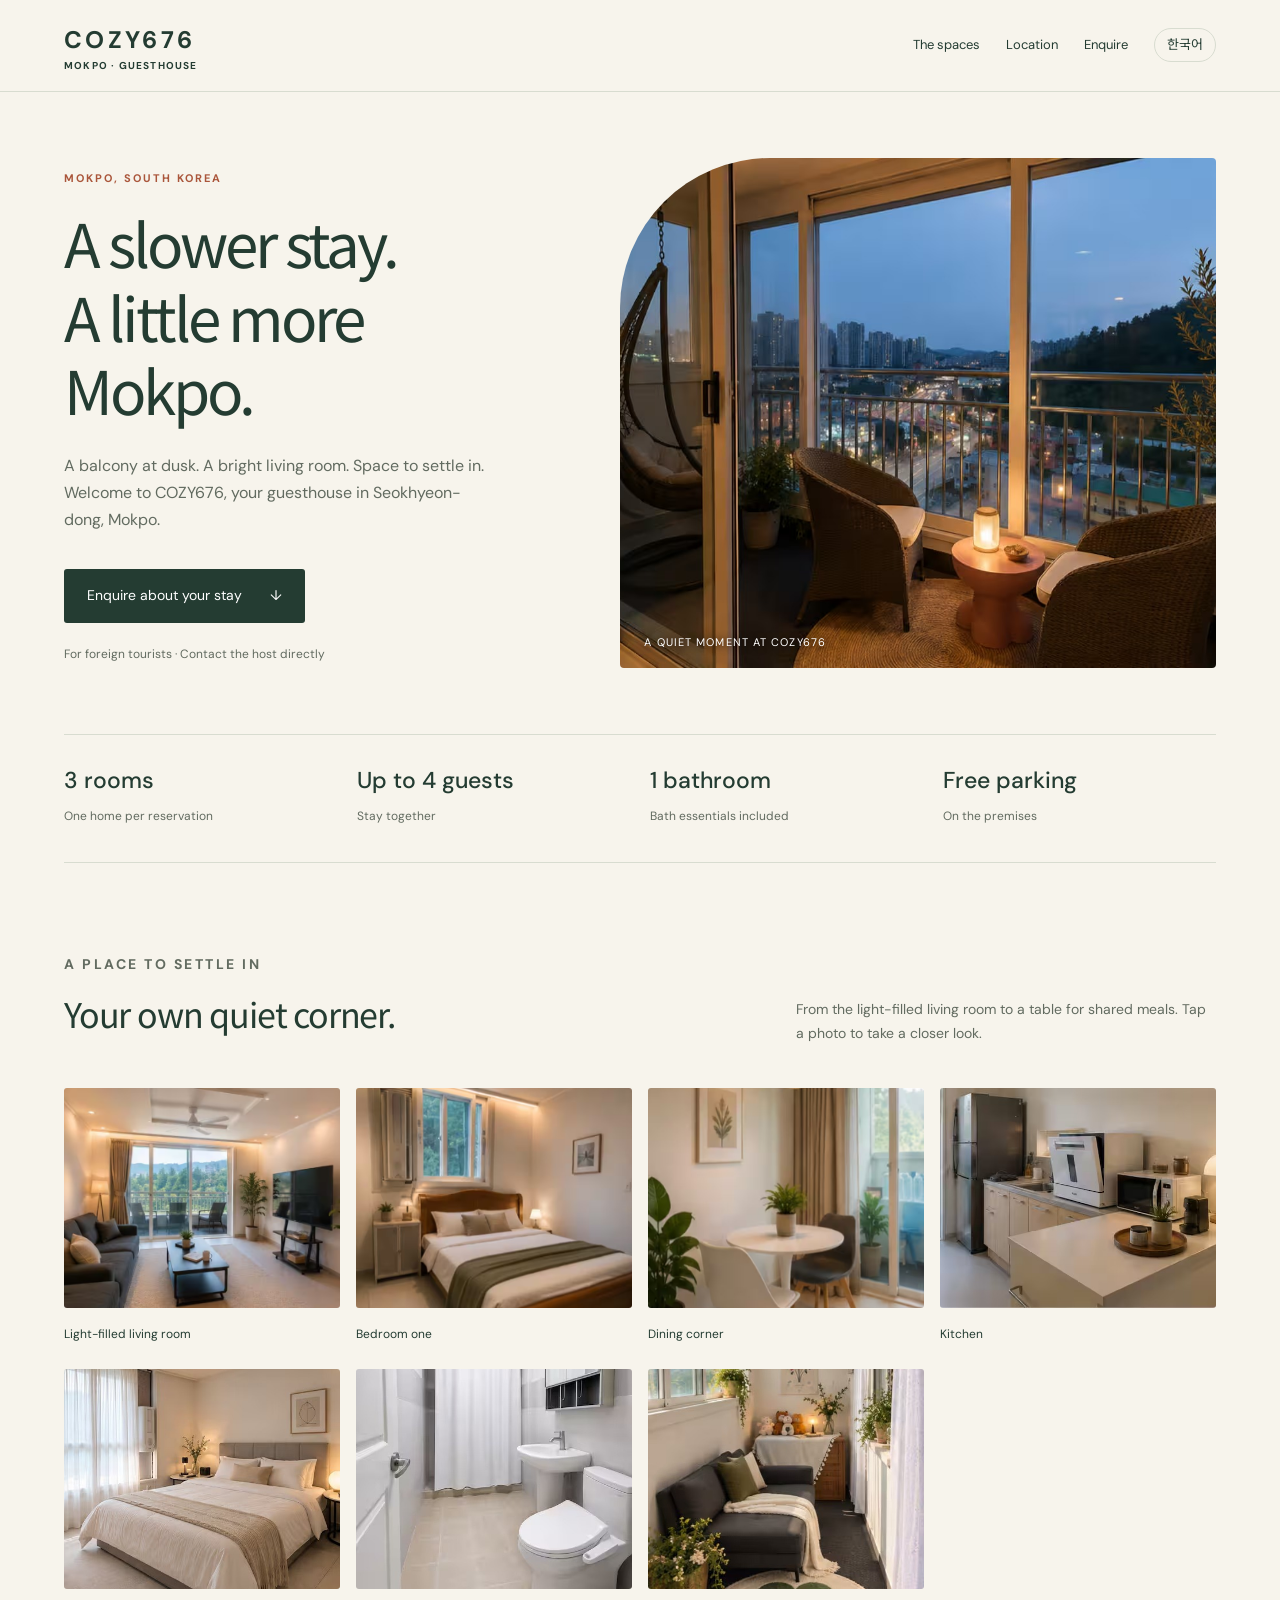
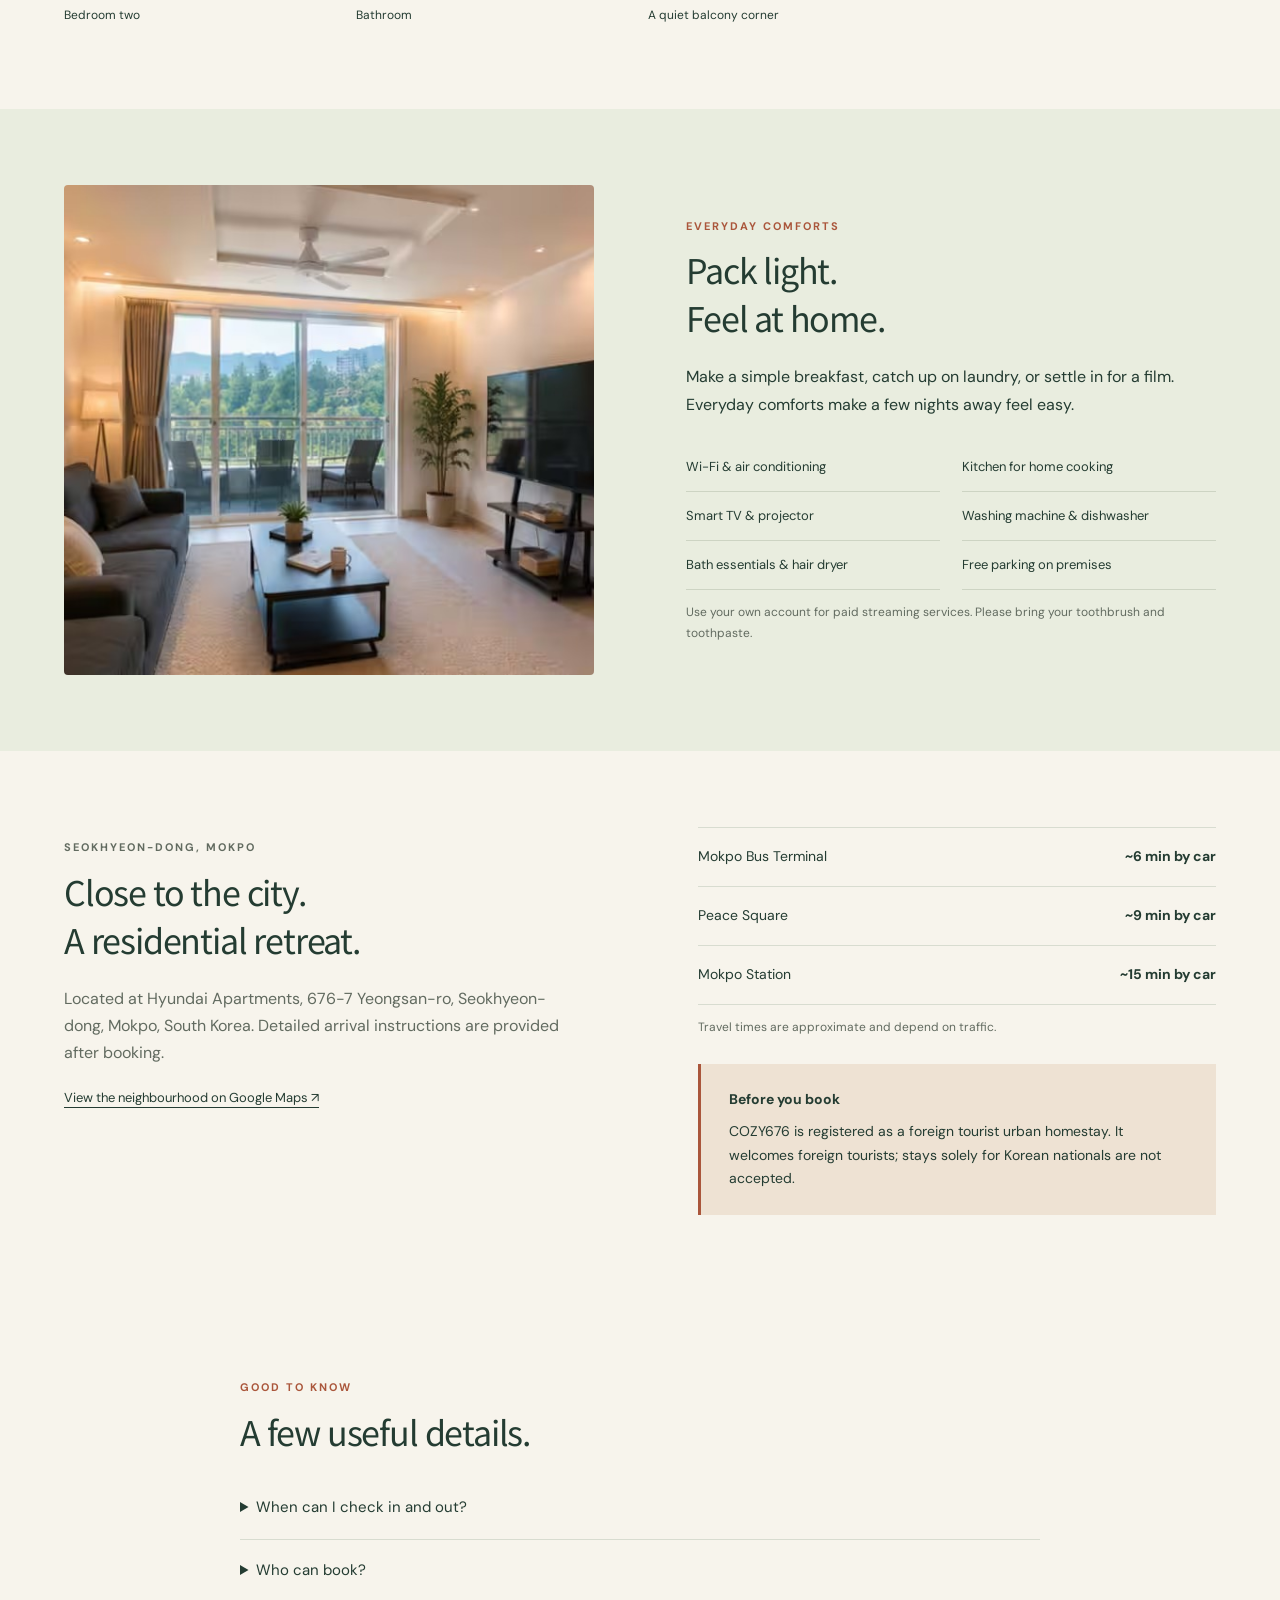
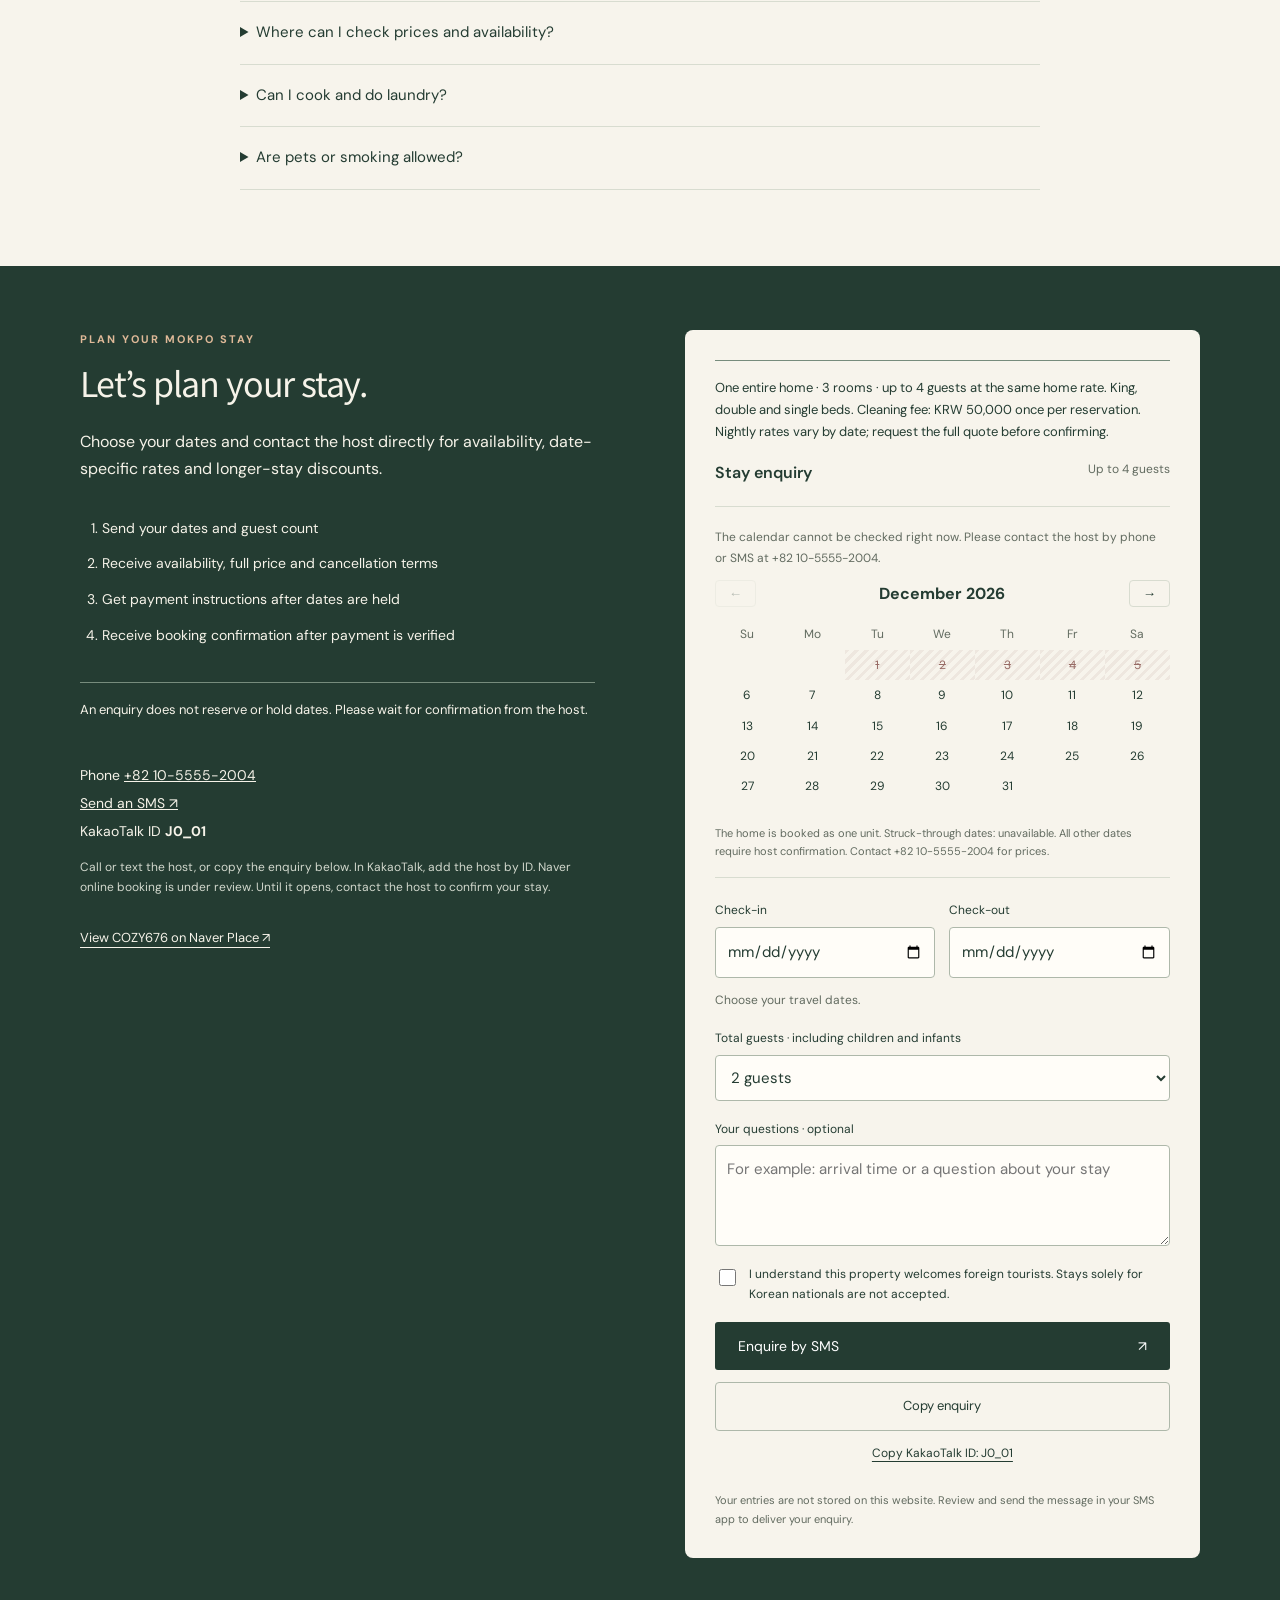
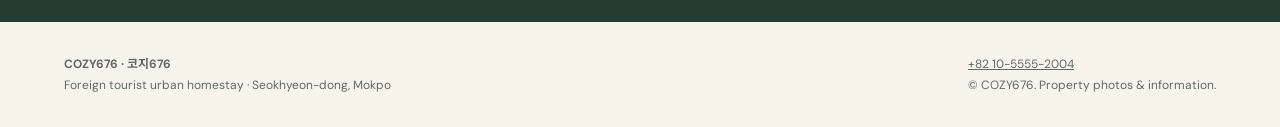
==== commit 9fe840bd: "Clarify flat home pricing, beds, cleaning fee and Naver review status" ====
--- a/en/index.html
+++ b/en/index.html
@@ -6,5 +6,5 @@
 <section class="feature"><div class="wrap split"><img src="/assets/living.jpg" alt="COZY676 living room and balcony" loading="lazy" width="720" height="520"><div><p class="eyebrow">EVERYDAY COMFORTS</p><h2>Pack light.<br>Feel at home.</h2><p>Make a simple breakfast, catch up on laundry, or settle in for a film. Everyday comforts make a few nights away feel easy.</p><div class="amenities"><p>Wi-Fi & air conditioning</p><p>Kitchen for home cooking</p><p>Smart TV & projector</p><p>Washing machine & dishwasher</p><p>Bath essentials & hair dryer</p><p>Free parking on premises</p></div><p class="fine">Use your own account for paid streaming services. Please bring your toothbrush and toothpaste.</p></div></div></section>
 <div class="wrap"><section id="location" class="location"><div><p class="eyebrow">SEOKHYEON-DONG, MOKPO</p><h2>Close to the city.<br>A residential retreat.</h2><p>Located at Hyundai Apartments, 676-7 Yeongsan-ro, Seokhyeon-dong, Mokpo, South Korea. Detailed arrival instructions are provided after booking.</p><a class="maplink" href="https://www.google.com/maps/search/?api=1&query=676-7+Yeongsan-ro+Mokpo+South+Korea" target="_blank" rel="noopener">View the neighbourhood on Google Maps ↗</a></div><div><div class="journeys"><div><span>Mokpo Bus Terminal</span><strong>~6 min by car</strong></div><div><span>Peace Square</span><strong>~9 min by car</strong></div><div><span>Mokpo Station</span><strong>~15 min by car</strong></div></div><p class="fine">Travel times are approximate and depend on traffic.</p><div class="notice"><strong>Before you book</strong>COZY676 is registered as a foreign tourist urban homestay. It welcomes foreign tourists; stays solely for Korean nationals are not accepted.</div></div></section>
 <section class="faq"><p class="eyebrow">GOOD TO KNOW</p><h2>A few useful details.</h2><details><summary>When can I check in and out?</summary><p>Check-in is from 3 pm to 11 pm. Check-out is by 11 am. Arrival instructions are shared after booking.</p></details><details><summary>Who can book?</summary><p>This property is registered as a foreign tourist urban homestay and welcomes foreign tourists. Stays solely for Korean nationals are not accepted. Please confirm eligibility before booking.</p></details><details><summary>Where can I check prices and availability?</summary><p>Choose your dates and guest count below. Rates vary by date and length of stay. The host will confirm availability, applicable discounts, the full price, payment method and cancellation terms before you pay.</p></details><details><summary>Can I cook and do laundry?</summary><p>The three-room home is booked as one unit, not as separate rooms. A living room, kitchen and washing machine are available. Please clean and put away cookware after use.</p></details><details><summary>Are pets or smoking allowed?</summary><p>Pets are not allowed. Smoking is prohibited indoors and on the balcony. Please respect the residential building by keeping noise low and avoiding parties.</p></details></section></div>
-<section id="booking" class="booking"><div class="inquiry-wrap"><div class="inquiry-intro"><p class="eyebrow">PLAN YOUR MOKPO STAY</p><h2>Let’s plan your stay.</h2><p>Choose your dates and contact the host directly for availability, date-specific rates and longer-stay discounts.</p><ol class="booking-steps"><li>Send your dates and guest count</li><li>Receive availability, full price and cancellation terms</li><li>Get payment instructions after dates are held</li><li>Receive booking confirmation after payment is verified</li></ol><p class="inquiry-callout">An enquiry does not reserve or hold dates. Please wait for confirmation from the host.</p><p class="contact-id">Phone <a href="tel:+821055552004">+82 10-5555-2004</a><br><a href="sms:+821055552004">Send an SMS ↗</a><br>KakaoTalk ID <strong>J0_01</strong></p><p class="fine">Call or text the host, or copy the enquiry below. In KakaoTalk, add the host by ID. Naver online booking is being prepared; contact the host to confirm your stay.</p><a class="airbnb-alternative" href="https://map.naver.com/p/entry/place/2040274069" target="_blank" rel="noopener noreferrer">View COZY676 on Naver Place ↗</a></div><form id="inquiry-form" class="inquiry-form"><div class="form-heading"><span>Stay enquiry</span><span>Up to 4 guests</span></div><div class="date-fields"><label for="checkin">Check-in<input id="checkin" name="checkin" type="date" required></label><label for="checkout">Check-out<input id="checkout" name="checkout" type="date" required></label></div><div id="stay-duration" class="stay-duration" aria-live="polite">Choose your travel dates.</div><label for="guests">Total guests · including children and infants<select id="guests" name="guests"><option value="1">1 guest</option><option value="2" selected>2 guests</option><option value="3">3 guests</option><option value="4">4 guests</option></select></label><label for="guest-note">Your questions · optional<textarea id="guest-note" name="note" rows="3" maxlength="500" placeholder="For example: arrival time or a question about your stay"></textarea></label><label class="eligibility"><input id="eligible" type="checkbox" required><span>I understand this property welcomes foreign tourists. Stays solely for Korean nationals are not accepted.</span></label><button class="cta sms-button" type="submit">Enquire by SMS <span aria-hidden="true">↗</span></button><button type="button" class="copy-enquiry" id="copy-enquiry">Copy enquiry</button><button type="button" class="copy-id" id="copy-kakao-id">Copy KakaoTalk ID: J0_01</button><p id="inquiry-status" class="form-status" role="status" aria-live="polite"></p><div id="message-preview" hidden><label for="inquiry-message">Your enquiry · copy and send<textarea id="inquiry-message" rows="7" readonly></textarea></label></div><p class="form-privacy">Your entries are not stored on this website. Review and send the message in your SMS app to deliver your enquiry.</p><noscript><p>Enable JavaScript to use this form, or call or text +82 10-5555-2004.</p></noscript></form></div></section></main>
+<section id="booking" class="booking"><div class="inquiry-wrap"><div class="inquiry-intro"><p class="eyebrow">PLAN YOUR MOKPO STAY</p><h2>Let’s plan your stay.</h2><p>Choose your dates and contact the host directly for availability, date-specific rates and longer-stay discounts.</p><ol class="booking-steps"><li>Send your dates and guest count</li><li>Receive availability, full price and cancellation terms</li><li>Get payment instructions after dates are held</li><li>Receive booking confirmation after payment is verified</li></ol><p class="inquiry-callout">An enquiry does not reserve or hold dates. Please wait for confirmation from the host.</p><p class="contact-id">Phone <a href="tel:+821055552004">+82 10-5555-2004</a><br><a href="sms:+821055552004">Send an SMS ↗</a><br>KakaoTalk ID <strong>J0_01</strong></p><p class="fine">Call or text the host, or copy the enquiry below. In KakaoTalk, add the host by ID. Naver online booking is under review. Until it opens, contact the host to confirm your stay.</p><a class="airbnb-alternative" href="https://map.naver.com/p/entry/place/2040274069" target="_blank" rel="noopener noreferrer">View COZY676 on Naver Place ↗</a></div><form id="inquiry-form" class="inquiry-form"><p class="inquiry-callout">One entire home · 3 rooms · up to 4 guests at the same home rate. King, double and single beds. Cleaning fee: KRW 50,000 once per reservation. Nightly rates vary by date; request the full quote before confirming.</p><div class="form-heading"><span>Stay enquiry</span><span>Up to 4 guests</span></div><div class="date-fields"><label for="checkin">Check-in<input id="checkin" name="checkin" type="date" required></label><label for="checkout">Check-out<input id="checkout" name="checkout" type="date" required></label></div><div id="stay-duration" class="stay-duration" aria-live="polite">Choose your travel dates.</div><label for="guests">Total guests · including children and infants<select id="guests" name="guests"><option value="1">1 guest</option><option value="2" selected>2 guests</option><option value="3">3 guests</option><option value="4">4 guests</option></select></label><label for="guest-note">Your questions · optional<textarea id="guest-note" name="note" rows="3" maxlength="500" placeholder="For example: arrival time or a question about your stay"></textarea></label><label class="eligibility"><input id="eligible" type="checkbox" required><span>I understand this property welcomes foreign tourists. Stays solely for Korean nationals are not accepted.</span></label><button class="cta sms-button" type="submit">Enquire by SMS <span aria-hidden="true">↗</span></button><button type="button" class="copy-enquiry" id="copy-enquiry">Copy enquiry</button><button type="button" class="copy-id" id="copy-kakao-id">Copy KakaoTalk ID: J0_01</button><p id="inquiry-status" class="form-status" role="status" aria-live="polite"></p><div id="message-preview" hidden><label for="inquiry-message">Your enquiry · copy and send<textarea id="inquiry-message" rows="7" readonly></textarea></label></div><p class="form-privacy">Your entries are not stored on this website. Review and send the message in your SMS app to deliver your enquiry.</p><noscript><p>Enable JavaScript to use this form, or call or text +82 10-5555-2004.</p></noscript></form></div></section></main>
 <footer><div><p><strong>COZY676 · 코지676</strong></p><p>Foreign tourist urban homestay · Seokhyeon-dong, Mokpo</p></div><div><p><a href="tel:+821055552004">+82 10-5555-2004</a></p><p>© COZY676. Property photos & information.</p></div></footer><div class="sticky"><span>COZY676 · Mokpo stay</span><a class="cta" href="#booking">Enquire about your stay <span aria-hidden="true">↓</span></a></div><dialog aria-label="Property photo"><button data-close aria-label="Close">×</button><img alt=""><p></p></dialog></body></html>
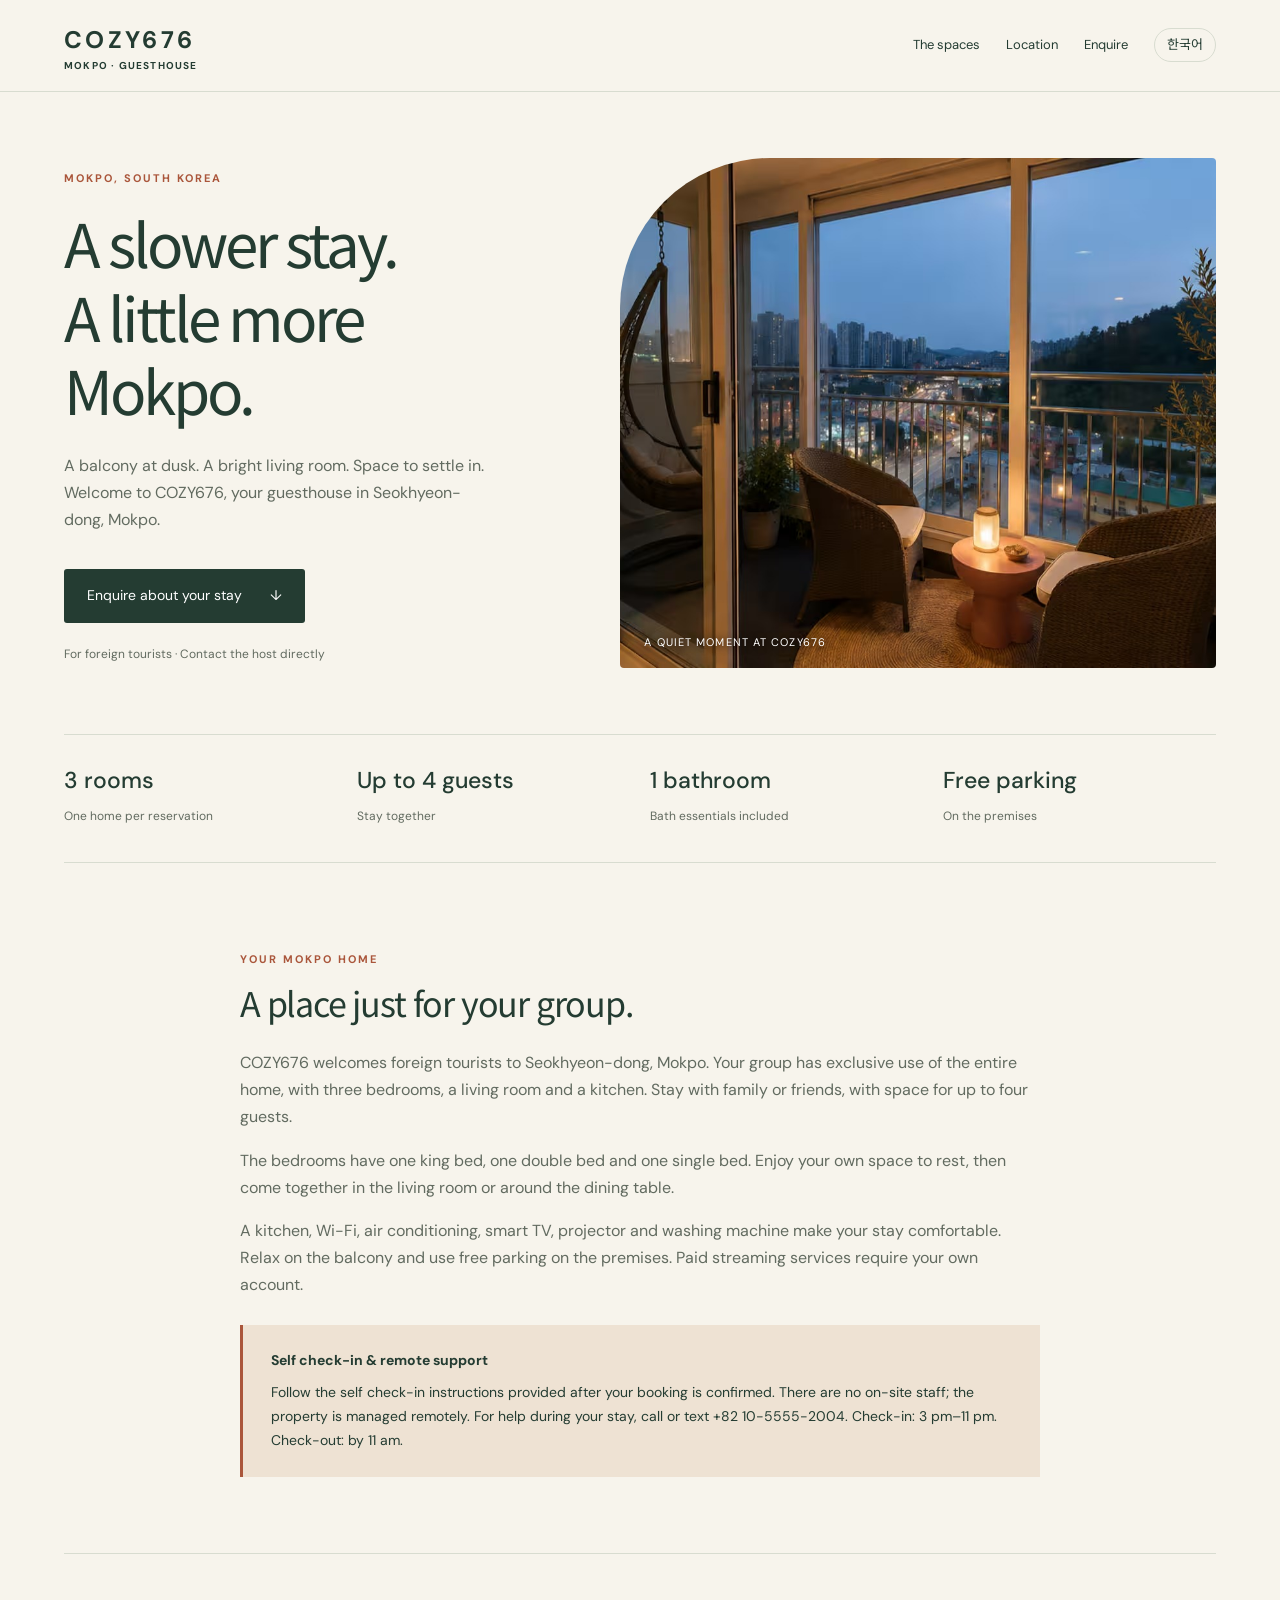
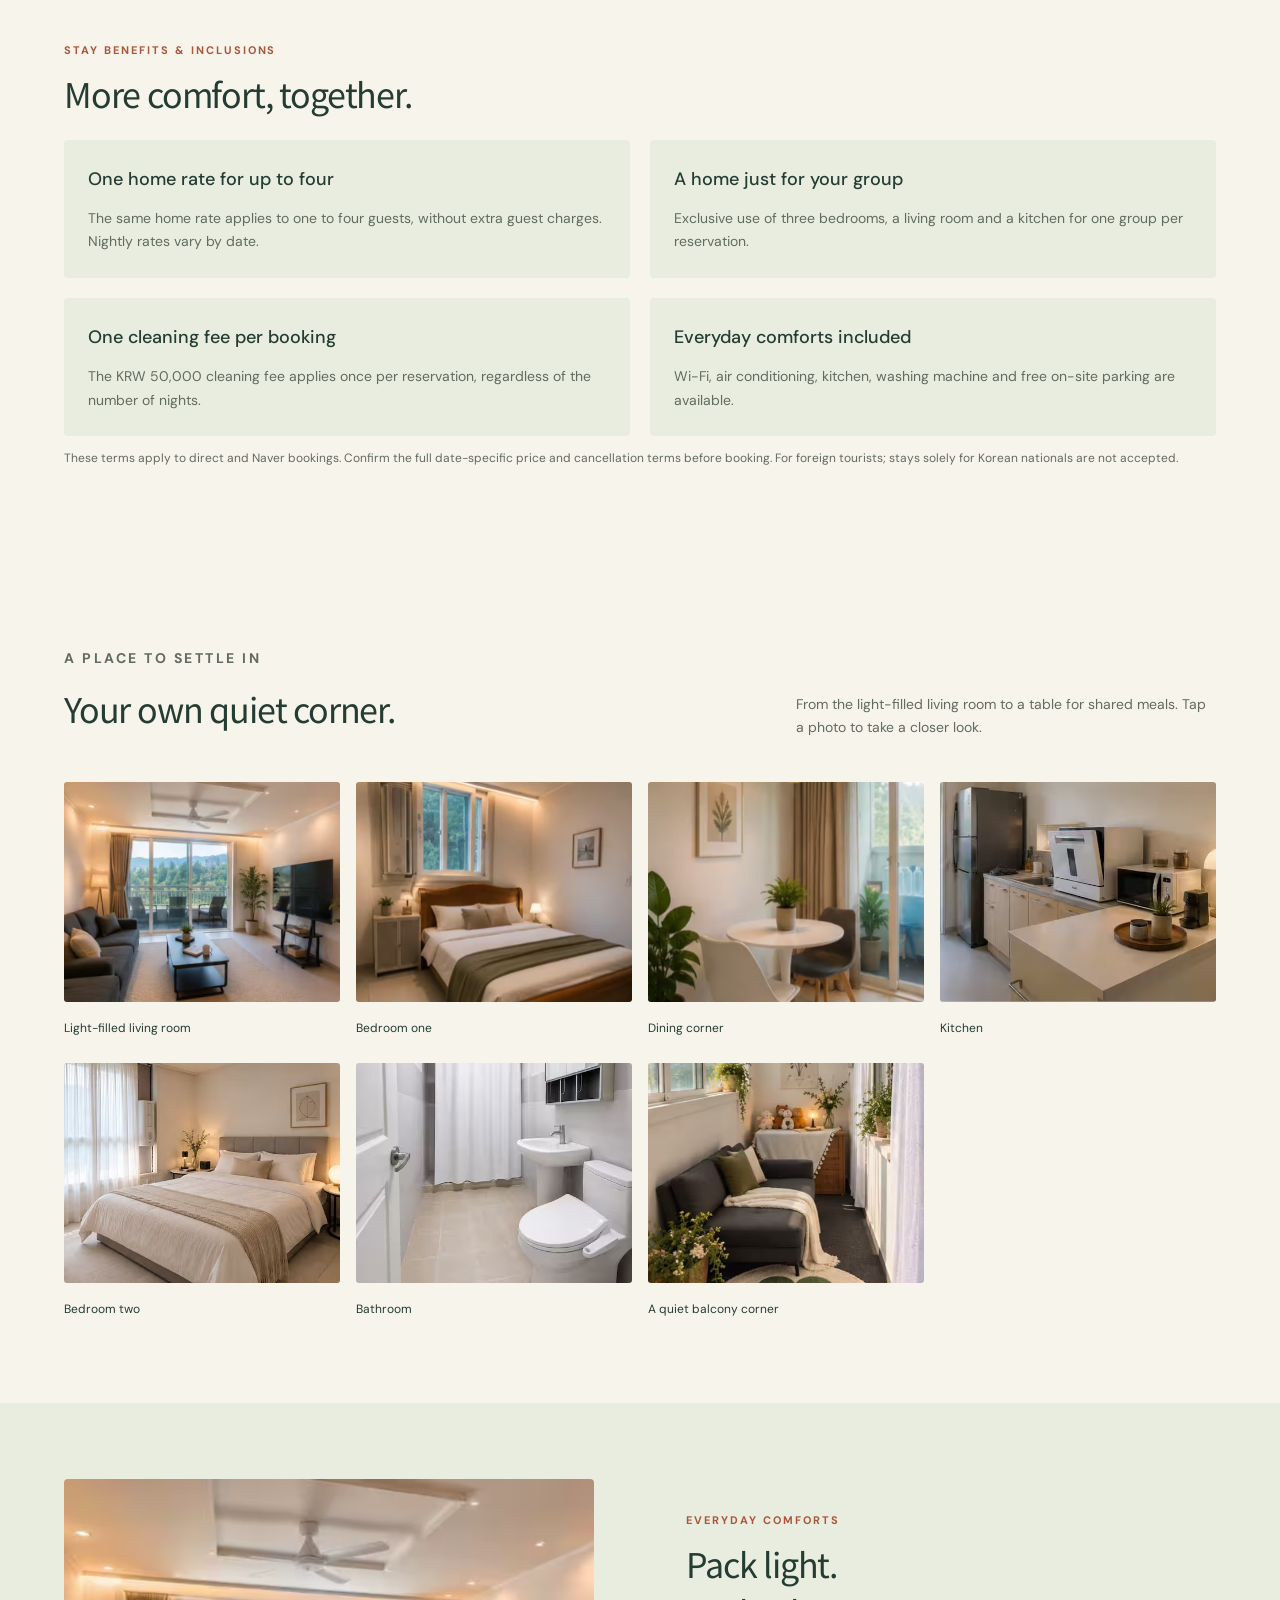
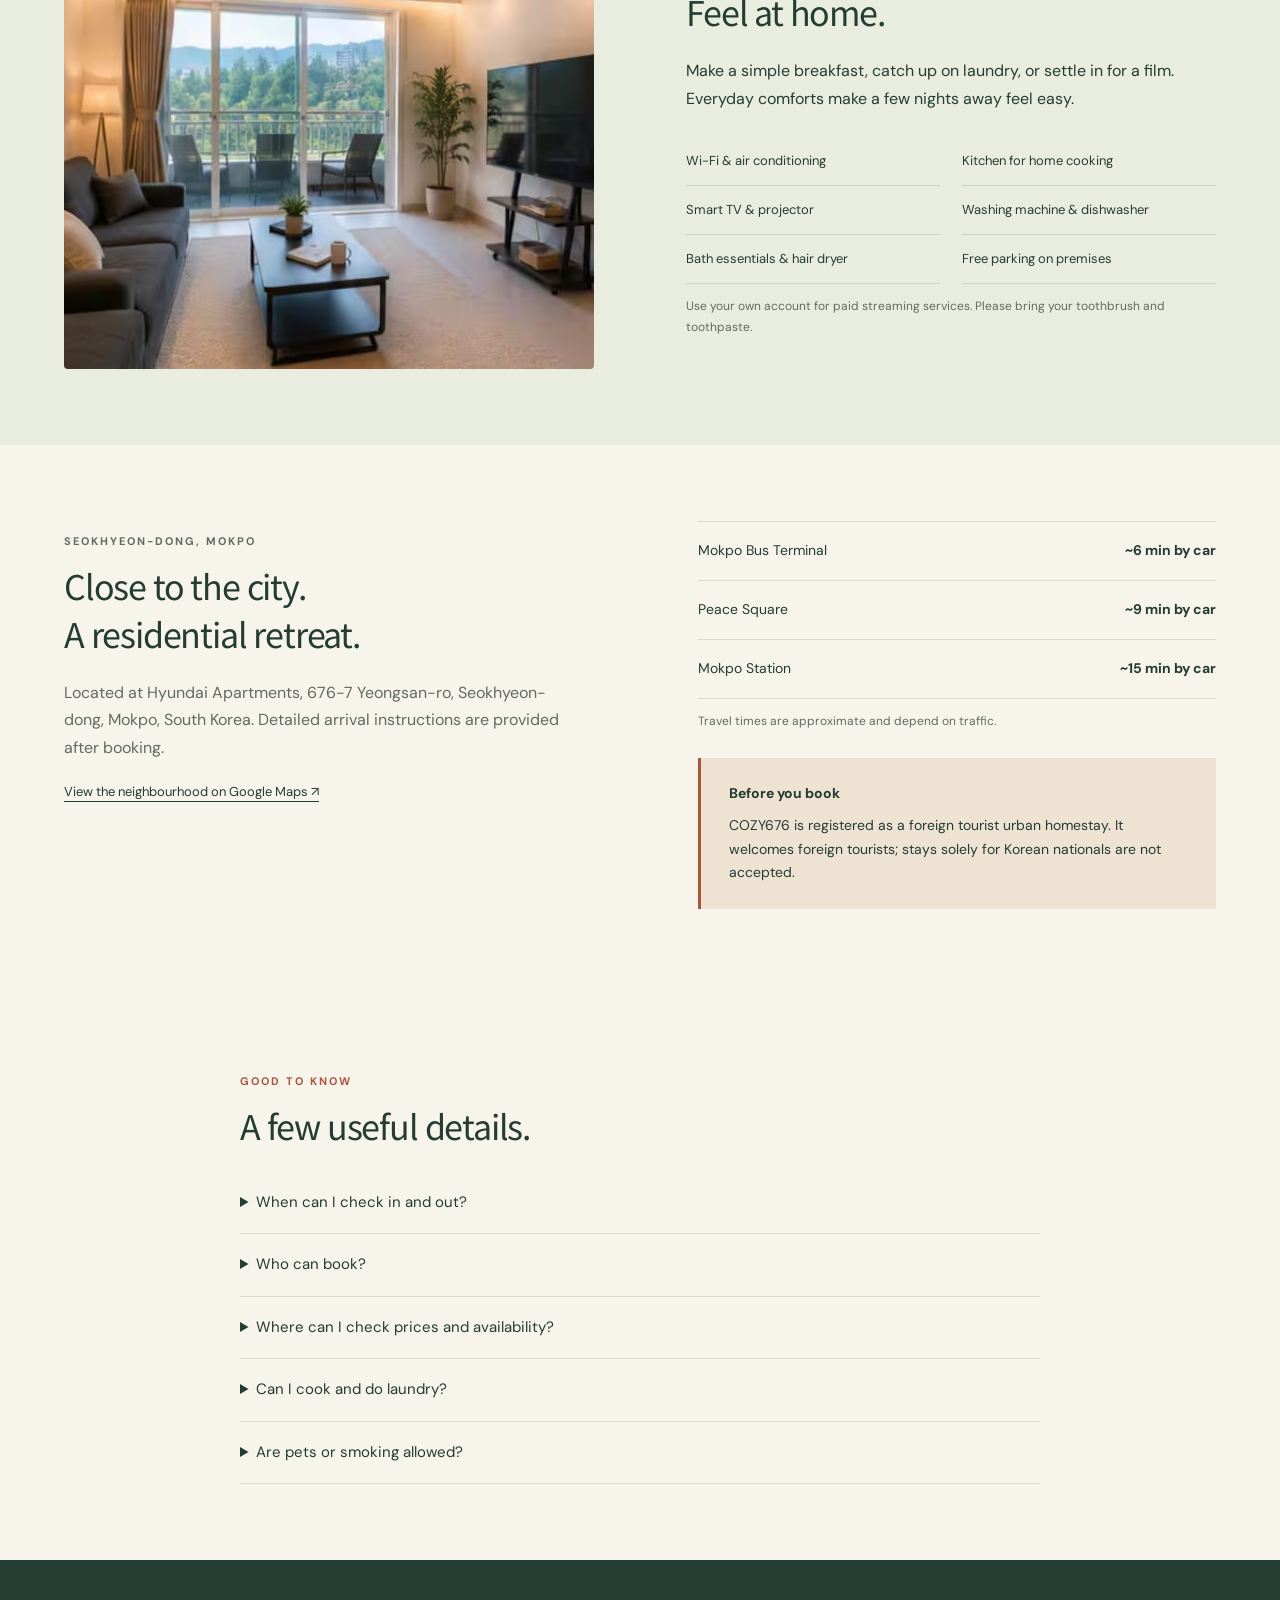
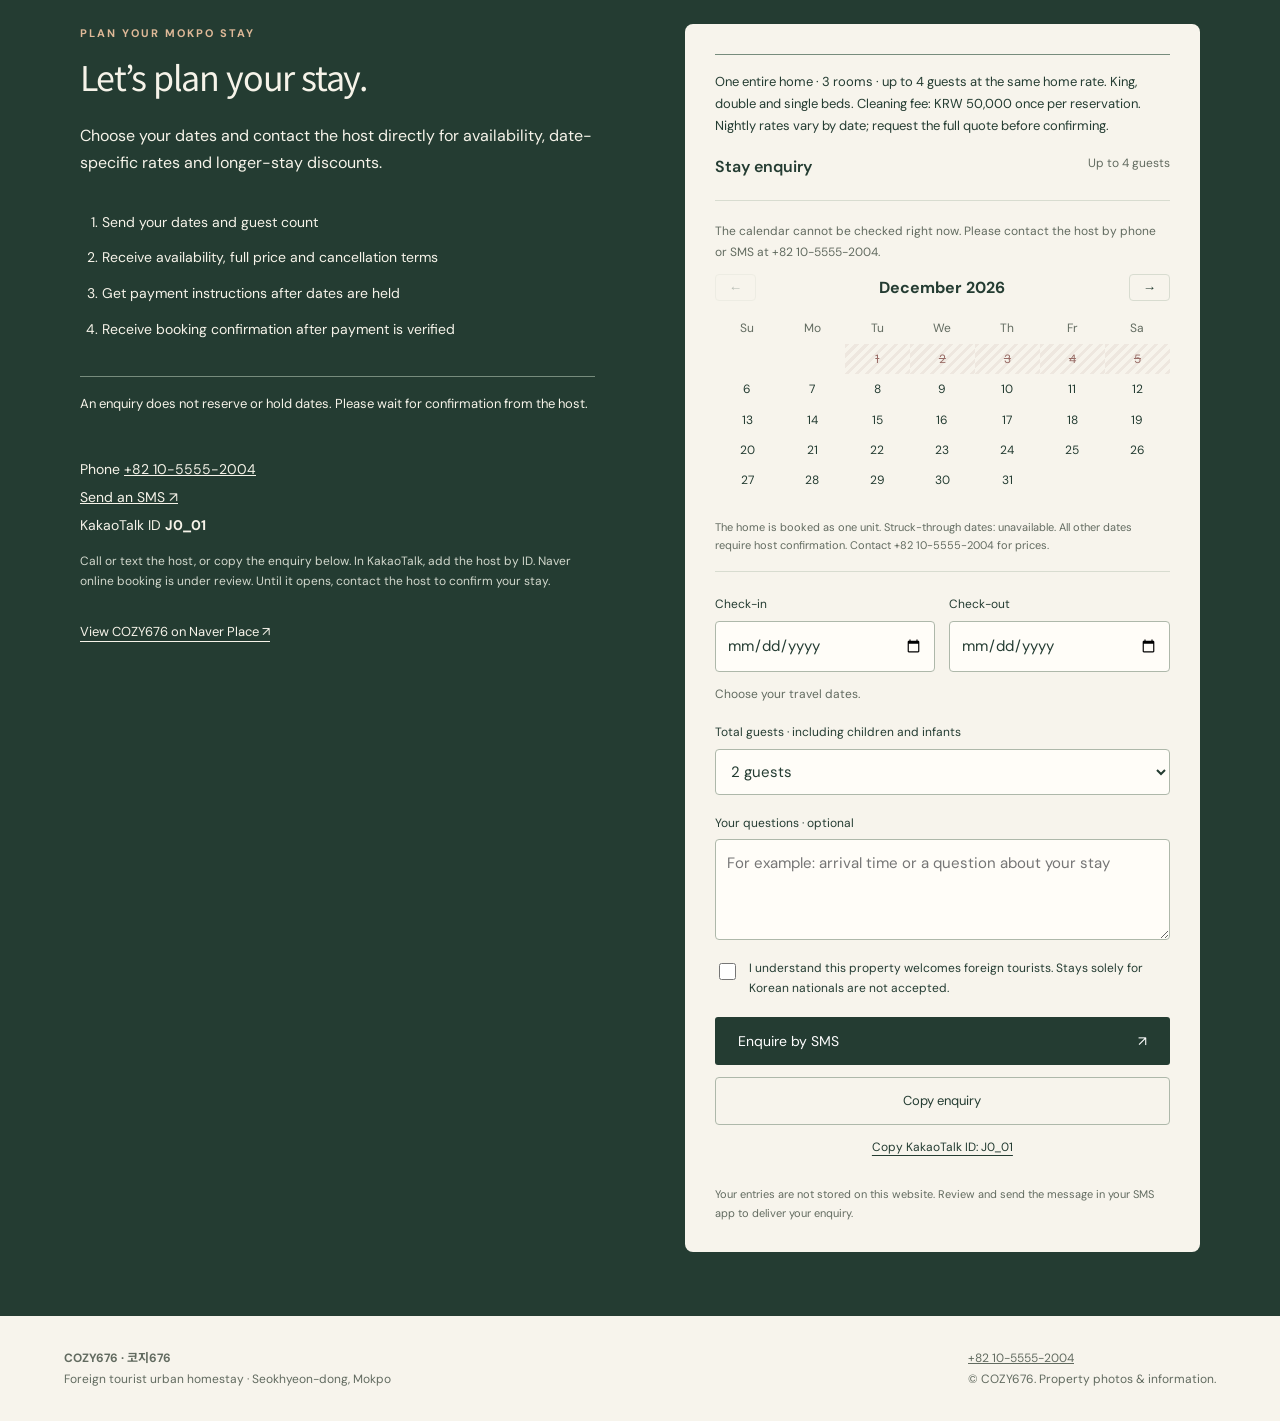
==== commit ee2a0db5: "Publish bilingual stay introduction, booking benefits and self check-in guidance" ====
--- a/en/index.html
+++ b/en/index.html
@@ -1,10 +1,10 @@
-<!doctype html><html lang="en"><head><meta charset="utf-8"><meta name="viewport" content="width=device-width,initial-scale=1"><title>COZY676 | Mokpo Guesthouse for Foreign Tourists</title><meta name="description" content="Discover COZY676, a three-room guesthouse in Seokhyeon-dong, Mokpo. Up to 4 guests, balcony, kitchen, Wi-Fi and free parking. For foreign tourists. Contact us by phone or SMS and view our Naver Place."><meta name="robots" content="index,follow,max-image-preview:large"><link rel="canonical" href="https://cozy676-mokpo.onrender.com/en/"><link rel="alternate" hreflang="ko" href="https://cozy676-mokpo.onrender.com/"><link rel="alternate" hreflang="en" href="https://cozy676-mokpo.onrender.com/en/"><link rel="alternate" hreflang="x-default" href="https://cozy676-mokpo.onrender.com/en/"><meta property="og:type" content="website"><meta property="og:title" content="COZY676 | Mokpo Guesthouse for Foreign Tourists"><meta property="og:description" content="Discover COZY676, a three-room guesthouse in Seokhyeon-dong, Mokpo. Up to 4 guests, balcony, kitchen, Wi-Fi and free parking. For foreign tourists. Contact us by phone or SMS and view our Naver Place."><meta property="og:url" content="https://cozy676-mokpo.onrender.com/en/"><meta property="og:image" content="https://cozy676-mokpo.onrender.com/assets/balcony.jpg"><meta name="twitter:card" content="summary_large_image"><meta name="theme-color" content="#243c32"><link rel="icon" href="/assets/favicon.svg" type="image/svg+xml"><link rel="stylesheet" href="/assets/style.css"><link rel="preload" as="image" href="/assets/balcony.jpg"><script type="application/ld+json">{"@context":"https://schema.org","@type":"LodgingBusiness","name":"COZY676 · 코지676","url":"https://cozy676-mokpo.onrender.com/","description":"Discover COZY676, a three-room guesthouse in Seokhyeon-dong, Mokpo. Up to 4 guests, balcony, kitchen, Wi-Fi and free parking. For foreign tourists. Contact us by phone or SMS and view our Naver Place.","image":["https://cozy676-mokpo.onrender.com/assets/balcony.jpg","https://cozy676-mokpo.onrender.com/assets/living.jpg","https://cozy676-mokpo.onrender.com/assets/bedroom-one.jpg","https://cozy676-mokpo.onrender.com/assets/dining.jpg","https://cozy676-mokpo.onrender.com/assets/kitchen.jpg"],"telephone":"+82-10-5555-2004","address":{"@type":"PostalAddress","streetAddress":"676-7 Yeongsan-ro, Seokhyeon-dong","addressLocality":"Mokpo-si","addressRegion":"Jeollanam-do","postalCode":"58606","addressCountry":"KR"},"checkinTime":"15:00","checkoutTime":"11:00","sameAs":["https://map.naver.com/p/entry/place/2040274069"],"amenityFeature":[{"@type":"LocationFeatureSpecification","name":"Wi-Fi & air conditioning","value":true},{"@type":"LocationFeatureSpecification","name":"Kitchen for home cooking","value":true},{"@type":"LocationFeatureSpecification","name":"Smart TV & projector","value":true},{"@type":"LocationFeatureSpecification","name":"Washing machine & dishwasher","value":true},{"@type":"LocationFeatureSpecification","name":"Bath essentials & hair dryer","value":true},{"@type":"LocationFeatureSpecification","name":"Free parking on premises","value":true}],"numberOfRooms":3,"additionalProperty":[{"@type":"PropertyValue","name":"Maximum total guests","value":4}]}</script><script type="module" src="/assets/availability.js"></script><script type="module" src="/assets/inquiry.js"></script><script src="/assets/site.js" defer></script></head><body>
+<!doctype html><html lang="en"><head><meta charset="utf-8"><meta name="viewport" content="width=device-width,initial-scale=1"><title>COZY676 | Mokpo Guesthouse for Foreign Tourists</title><meta name="description" content="COZY676 in Seokhyeon-dong, Mokpo: a private three-bedroom home for up to 4 foreign tourists. Self check-in, kitchen, Wi-Fi and free parking. Enquire by phone or SMS."><meta name="robots" content="index,follow,max-image-preview:large"><link rel="canonical" href="https://cozy676-mokpo.onrender.com/en/"><link rel="alternate" hreflang="ko" href="https://cozy676-mokpo.onrender.com/"><link rel="alternate" hreflang="en" href="https://cozy676-mokpo.onrender.com/en/"><link rel="alternate" hreflang="x-default" href="https://cozy676-mokpo.onrender.com/en/"><meta property="og:type" content="website"><meta property="og:title" content="COZY676 | Mokpo Guesthouse for Foreign Tourists"><meta property="og:description" content="COZY676 in Seokhyeon-dong, Mokpo: a private three-bedroom home for up to 4 foreign tourists. Self check-in, kitchen, Wi-Fi and free parking. Enquire by phone or SMS."><meta property="og:url" content="https://cozy676-mokpo.onrender.com/en/"><meta property="og:image" content="https://cozy676-mokpo.onrender.com/assets/balcony.jpg"><meta name="twitter:card" content="summary_large_image"><meta name="theme-color" content="#243c32"><link rel="icon" href="/assets/favicon.svg" type="image/svg+xml"><link rel="stylesheet" href="/assets/style.css"><link rel="preload" as="image" href="/assets/balcony.jpg"><script type="application/ld+json">{"@context":"https://schema.org","@type":"LodgingBusiness","name":"COZY676 · 코지676","url":"https://cozy676-mokpo.onrender.com/","description":"COZY676 in Seokhyeon-dong, Mokpo: a private three-bedroom home for up to 4 foreign tourists. Self check-in, kitchen, Wi-Fi and free parking. Enquire by phone or SMS.","image":["https://cozy676-mokpo.onrender.com/assets/balcony.jpg","https://cozy676-mokpo.onrender.com/assets/living.jpg","https://cozy676-mokpo.onrender.com/assets/bedroom-one.jpg","https://cozy676-mokpo.onrender.com/assets/dining.jpg","https://cozy676-mokpo.onrender.com/assets/kitchen.jpg"],"telephone":"+82-10-5555-2004","address":{"@type":"PostalAddress","streetAddress":"676-7 Yeongsan-ro, Seokhyeon-dong","addressLocality":"Mokpo-si","addressRegion":"Jeollanam-do","postalCode":"58606","addressCountry":"KR"},"checkinTime":"15:00","checkoutTime":"11:00","sameAs":["https://map.naver.com/p/entry/place/2040274069"],"amenityFeature":[{"@type":"LocationFeatureSpecification","name":"Wi-Fi & air conditioning","value":true},{"@type":"LocationFeatureSpecification","name":"Kitchen for home cooking","value":true},{"@type":"LocationFeatureSpecification","name":"Smart TV & projector","value":true},{"@type":"LocationFeatureSpecification","name":"Washing machine & dishwasher","value":true},{"@type":"LocationFeatureSpecification","name":"Bath essentials & hair dryer","value":true},{"@type":"LocationFeatureSpecification","name":"Free parking on premises","value":true}],"numberOfRooms":3,"additionalProperty":[{"@type":"PropertyValue","name":"Maximum total guests","value":4}]}</script><script type="module" src="/assets/availability.js"></script><script type="module" src="/assets/inquiry.js"></script><script src="/assets/site.js" defer></script></head><body>
 <a class="skip" href="#main">Skip to content</a><header><a class="logo" href="https://cozy676-mokpo.onrender.com/en/">COZY676<small>MOKPO · GUESTHOUSE</small></a><nav aria-label="Main navigation"><a class="hide-mobile" href="#spaces">The spaces</a><a class="hide-mobile" href="#location">Location</a><a href="#booking">Enquire</a><a class="language" href="/" lang="ko">한국어</a></nav></header>
 <main id="main"><div class="wrap"><section class="hero"><div><p class="eyebrow">MOKPO, SOUTH KOREA</p><h1>A slower stay.<br>A little more<br>Mokpo.</h1><p class="lead">A balcony at dusk. A bright living room. Space to settle in. Welcome to COZY676, your guesthouse in Seokhyeon-dong, Mokpo.</p><a class="cta" href="#booking">Enquire about your stay <span aria-hidden="true">↓</span></a><p class="fine">For foreign tourists · Contact the host directly</p></div><figure class="hero-photo"><img src="/assets/balcony.jpg" alt="Evening view from the balcony at COZY676 in Mokpo" width="1200" height="790" fetchpriority="high"><figcaption>A QUIET MOMENT AT COZY676</figcaption></figure></section>
 <div class="facts"><div><strong>3 rooms</strong><span>One home per reservation</span></div><div><strong>Up to 4 guests</strong><span>Stay together</span></div><div><strong>1 bathroom</strong><span>Bath essentials included</span></div><div><strong>Free parking</strong><span>On the premises</span></div></div>
-<section id="spaces"><div class="section-top"><div><p class="eyebrow">A PLACE TO SETTLE IN</p><h2>Your own quiet corner.</h2></div><p>From the light-filled living room to a table for shared meals. Tap a photo to take a closer look.</p></div><div class="gallery"><button data-photo="/assets/living.jpg" data-caption="Light-filled living room" aria-label="View photo: Light-filled living room"><img src="/assets/living.jpg" alt="COZY676 Light-filled living room" loading="lazy" width="480" height="420"><span>Light-filled living room</span></button><button data-photo="/assets/bedroom-one.jpg" data-caption="Bedroom one" aria-label="View photo: Bedroom one"><img src="/assets/bedroom-one.jpg" alt="COZY676 Bedroom one" loading="lazy" width="480" height="420"><span>Bedroom one</span></button><button data-photo="/assets/dining.jpg" data-caption="Dining corner" aria-label="View photo: Dining corner"><img src="/assets/dining.jpg" alt="COZY676 Dining corner" loading="lazy" width="480" height="420"><span>Dining corner</span></button><button data-photo="/assets/kitchen.jpg" data-caption="Kitchen" aria-label="View photo: Kitchen"><img src="/assets/kitchen.jpg" alt="COZY676 Kitchen" loading="lazy" width="480" height="420"><span>Kitchen</span></button><button data-photo="/assets/bedroom-two.jpg" data-caption="Bedroom two" aria-label="View photo: Bedroom two"><img src="/assets/bedroom-two.jpg" alt="COZY676 Bedroom two" loading="lazy" width="480" height="420"><span>Bedroom two</span></button><button data-photo="/assets/bathroom.jpg" data-caption="Bathroom" aria-label="View photo: Bathroom"><img src="/assets/bathroom.jpg" alt="COZY676 Bathroom" loading="lazy" width="480" height="420"><span>Bathroom</span></button><button data-photo="/assets/sunroom.jpg" data-caption="A quiet balcony corner" aria-label="View photo: A quiet balcony corner"><img src="/assets/sunroom.jpg" alt="COZY676 A quiet balcony corner" loading="lazy" width="480" height="420"><span>A quiet balcony corner</span></button></div></section></div>
+<section id="about" class="stay-intro"><p class="eyebrow">YOUR MOKPO HOME</p><h2>A place just for your group.</h2><p>COZY676 welcomes foreign tourists to Seokhyeon-dong, Mokpo. Your group has exclusive use of the entire home, with three bedrooms, a living room and a kitchen. Stay with family or friends, with space for up to four guests.</p><p>The bedrooms have one king bed, one double bed and one single bed. Enjoy your own space to rest, then come together in the living room or around the dining table.</p><p>A kitchen, Wi-Fi, air conditioning, smart TV, projector and washing machine make your stay comfortable. Relax on the balcony and use free parking on the premises. Paid streaming services require your own account.</p><div class="notice"><strong>Self check-in & remote support</strong>Follow the self check-in instructions provided after your booking is confirmed. There are no on-site staff; the property is managed remotely. For help during your stay, call or text +82 10-5555-2004. Check-in: 3 pm–11 pm. Check-out: by 11 am.</div></section><section id="benefits" class="stay-benefits"><p class="eyebrow">STAY BENEFITS & INCLUSIONS</p><h2>More comfort, together.</h2><div class="benefit-grid"><article><h3>One home rate for up to four</h3><p>The same home rate applies to one to four guests, without extra guest charges. Nightly rates vary by date.</p></article><article><h3>A home just for your group</h3><p>Exclusive use of three bedrooms, a living room and a kitchen for one group per reservation.</p></article><article><h3>One cleaning fee per booking</h3><p>The KRW 50,000 cleaning fee applies once per reservation, regardless of the number of nights.</p></article><article><h3>Everyday comforts included</h3><p>Wi-Fi, air conditioning, kitchen, washing machine and free on-site parking are available.</p></article></div><p class="fine">These terms apply to direct and Naver bookings. Confirm the full date-specific price and cancellation terms before booking. For foreign tourists; stays solely for Korean nationals are not accepted.</p></section><section id="spaces"><div class="section-top"><div><p class="eyebrow">A PLACE TO SETTLE IN</p><h2>Your own quiet corner.</h2></div><p>From the light-filled living room to a table for shared meals. Tap a photo to take a closer look.</p></div><div class="gallery"><button data-photo="/assets/living.jpg" data-caption="Light-filled living room" aria-label="View photo: Light-filled living room"><img src="/assets/living.jpg" alt="COZY676 Light-filled living room" loading="lazy" width="480" height="420"><span>Light-filled living room</span></button><button data-photo="/assets/bedroom-one.jpg" data-caption="Bedroom one" aria-label="View photo: Bedroom one"><img src="/assets/bedroom-one.jpg" alt="COZY676 Bedroom one" loading="lazy" width="480" height="420"><span>Bedroom one</span></button><button data-photo="/assets/dining.jpg" data-caption="Dining corner" aria-label="View photo: Dining corner"><img src="/assets/dining.jpg" alt="COZY676 Dining corner" loading="lazy" width="480" height="420"><span>Dining corner</span></button><button data-photo="/assets/kitchen.jpg" data-caption="Kitchen" aria-label="View photo: Kitchen"><img src="/assets/kitchen.jpg" alt="COZY676 Kitchen" loading="lazy" width="480" height="420"><span>Kitchen</span></button><button data-photo="/assets/bedroom-two.jpg" data-caption="Bedroom two" aria-label="View photo: Bedroom two"><img src="/assets/bedroom-two.jpg" alt="COZY676 Bedroom two" loading="lazy" width="480" height="420"><span>Bedroom two</span></button><button data-photo="/assets/bathroom.jpg" data-caption="Bathroom" aria-label="View photo: Bathroom"><img src="/assets/bathroom.jpg" alt="COZY676 Bathroom" loading="lazy" width="480" height="420"><span>Bathroom</span></button><button data-photo="/assets/sunroom.jpg" data-caption="A quiet balcony corner" aria-label="View photo: A quiet balcony corner"><img src="/assets/sunroom.jpg" alt="COZY676 A quiet balcony corner" loading="lazy" width="480" height="420"><span>A quiet balcony corner</span></button></div></section></div>
 <section class="feature"><div class="wrap split"><img src="/assets/living.jpg" alt="COZY676 living room and balcony" loading="lazy" width="720" height="520"><div><p class="eyebrow">EVERYDAY COMFORTS</p><h2>Pack light.<br>Feel at home.</h2><p>Make a simple breakfast, catch up on laundry, or settle in for a film. Everyday comforts make a few nights away feel easy.</p><div class="amenities"><p>Wi-Fi & air conditioning</p><p>Kitchen for home cooking</p><p>Smart TV & projector</p><p>Washing machine & dishwasher</p><p>Bath essentials & hair dryer</p><p>Free parking on premises</p></div><p class="fine">Use your own account for paid streaming services. Please bring your toothbrush and toothpaste.</p></div></div></section>
 <div class="wrap"><section id="location" class="location"><div><p class="eyebrow">SEOKHYEON-DONG, MOKPO</p><h2>Close to the city.<br>A residential retreat.</h2><p>Located at Hyundai Apartments, 676-7 Yeongsan-ro, Seokhyeon-dong, Mokpo, South Korea. Detailed arrival instructions are provided after booking.</p><a class="maplink" href="https://www.google.com/maps/search/?api=1&query=676-7+Yeongsan-ro+Mokpo+South+Korea" target="_blank" rel="noopener">View the neighbourhood on Google Maps ↗</a></div><div><div class="journeys"><div><span>Mokpo Bus Terminal</span><strong>~6 min by car</strong></div><div><span>Peace Square</span><strong>~9 min by car</strong></div><div><span>Mokpo Station</span><strong>~15 min by car</strong></div></div><p class="fine">Travel times are approximate and depend on traffic.</p><div class="notice"><strong>Before you book</strong>COZY676 is registered as a foreign tourist urban homestay. It welcomes foreign tourists; stays solely for Korean nationals are not accepted.</div></div></section>
-<section class="faq"><p class="eyebrow">GOOD TO KNOW</p><h2>A few useful details.</h2><details><summary>When can I check in and out?</summary><p>Check-in is from 3 pm to 11 pm. Check-out is by 11 am. Arrival instructions are shared after booking.</p></details><details><summary>Who can book?</summary><p>This property is registered as a foreign tourist urban homestay and welcomes foreign tourists. Stays solely for Korean nationals are not accepted. Please confirm eligibility before booking.</p></details><details><summary>Where can I check prices and availability?</summary><p>Choose your dates and guest count below. Rates vary by date and length of stay. The host will confirm availability, applicable discounts, the full price, payment method and cancellation terms before you pay.</p></details><details><summary>Can I cook and do laundry?</summary><p>The three-room home is booked as one unit, not as separate rooms. A living room, kitchen and washing machine are available. Please clean and put away cookware after use.</p></details><details><summary>Are pets or smoking allowed?</summary><p>Pets are not allowed. Smoking is prohibited indoors and on the balcony. Please respect the residential building by keeping noise low and avoiding parties.</p></details></section></div>
+<section class="faq"><p class="eyebrow">GOOD TO KNOW</p><h2>A few useful details.</h2><details><summary>When can I check in and out?</summary><p>Check-in is from 3 pm to 11 pm. Check-out is by 11 am. Self check-in instructions are provided after booking confirmation. The property has no on-site staff and is managed remotely; contact the host by phone or SMS for assistance.</p></details><details><summary>Who can book?</summary><p>This property is registered as a foreign tourist urban homestay and welcomes foreign tourists. Stays solely for Korean nationals are not accepted. Please confirm eligibility before booking.</p></details><details><summary>Where can I check prices and availability?</summary><p>Choose your dates and guest count below. Rates vary by date and length of stay. The host will confirm availability, applicable discounts, the full price, payment method and cancellation terms before you pay.</p></details><details><summary>Can I cook and do laundry?</summary><p>The three-room home is booked as one unit, not as separate rooms. A living room, kitchen and washing machine are available. Please clean and put away cookware after use.</p></details><details><summary>Are pets or smoking allowed?</summary><p>Pets are not allowed. Smoking is prohibited indoors and on the balcony. Please respect the residential building by keeping noise low and avoiding parties.</p></details></section></div>
 <section id="booking" class="booking"><div class="inquiry-wrap"><div class="inquiry-intro"><p class="eyebrow">PLAN YOUR MOKPO STAY</p><h2>Let’s plan your stay.</h2><p>Choose your dates and contact the host directly for availability, date-specific rates and longer-stay discounts.</p><ol class="booking-steps"><li>Send your dates and guest count</li><li>Receive availability, full price and cancellation terms</li><li>Get payment instructions after dates are held</li><li>Receive booking confirmation after payment is verified</li></ol><p class="inquiry-callout">An enquiry does not reserve or hold dates. Please wait for confirmation from the host.</p><p class="contact-id">Phone <a href="tel:+821055552004">+82 10-5555-2004</a><br><a href="sms:+821055552004">Send an SMS ↗</a><br>KakaoTalk ID <strong>J0_01</strong></p><p class="fine">Call or text the host, or copy the enquiry below. In KakaoTalk, add the host by ID. Naver online booking is under review. Until it opens, contact the host to confirm your stay.</p><a class="airbnb-alternative" href="https://map.naver.com/p/entry/place/2040274069" target="_blank" rel="noopener noreferrer">View COZY676 on Naver Place ↗</a></div><form id="inquiry-form" class="inquiry-form"><p class="inquiry-callout">One entire home · 3 rooms · up to 4 guests at the same home rate. King, double and single beds. Cleaning fee: KRW 50,000 once per reservation. Nightly rates vary by date; request the full quote before confirming.</p><div class="form-heading"><span>Stay enquiry</span><span>Up to 4 guests</span></div><div class="date-fields"><label for="checkin">Check-in<input id="checkin" name="checkin" type="date" required></label><label for="checkout">Check-out<input id="checkout" name="checkout" type="date" required></label></div><div id="stay-duration" class="stay-duration" aria-live="polite">Choose your travel dates.</div><label for="guests">Total guests · including children and infants<select id="guests" name="guests"><option value="1">1 guest</option><option value="2" selected>2 guests</option><option value="3">3 guests</option><option value="4">4 guests</option></select></label><label for="guest-note">Your questions · optional<textarea id="guest-note" name="note" rows="3" maxlength="500" placeholder="For example: arrival time or a question about your stay"></textarea></label><label class="eligibility"><input id="eligible" type="checkbox" required><span>I understand this property welcomes foreign tourists. Stays solely for Korean nationals are not accepted.</span></label><button class="cta sms-button" type="submit">Enquire by SMS <span aria-hidden="true">↗</span></button><button type="button" class="copy-enquiry" id="copy-enquiry">Copy enquiry</button><button type="button" class="copy-id" id="copy-kakao-id">Copy KakaoTalk ID: J0_01</button><p id="inquiry-status" class="form-status" role="status" aria-live="polite"></p><div id="message-preview" hidden><label for="inquiry-message">Your enquiry · copy and send<textarea id="inquiry-message" rows="7" readonly></textarea></label></div><p class="form-privacy">Your entries are not stored on this website. Review and send the message in your SMS app to deliver your enquiry.</p><noscript><p>Enable JavaScript to use this form, or call or text +82 10-5555-2004.</p></noscript></form></div></section></main>
 <footer><div><p><strong>COZY676 · 코지676</strong></p><p>Foreign tourist urban homestay · Seokhyeon-dong, Mokpo</p></div><div><p><a href="tel:+821055552004">+82 10-5555-2004</a></p><p>© COZY676. Property photos & information.</p></div></footer><div class="sticky"><span>COZY676 · Mokpo stay</span><a class="cta" href="#booking">Enquire about your stay <span aria-hidden="true">↓</span></a></div><dialog aria-label="Property photo"><button data-close aria-label="Close">×</button><img alt=""><p></p></dialog></body></html>
--- a/assets/style.css
+++ b/assets/style.css
@@ -1,4 +1,6 @@
-@import url('https://fonts.googleapis.com/css2?family=DM+Sans:wght@400;500;600;700&family=Noto+Sans+KR:wght@400;500;600&display=swap');
-.inquiry-wrap{width:min(1120px,92%);margin:auto;display:grid;grid-template-columns:1fr 1fr;gap:8%;text-align:left;align-items:start}.inquiry-intro>p{margin-left:0}.booking-steps{padding-left:22px;font-size:14px;margin:28px 0}.booking-steps li{padding:6px 0}.inquiry-callout{padding:16px 0;border-top:1px solid #778c7d;font-size:13px}.booking .contact-id{margin:24px 0 12px;font-size:14px;line-height:2}.airbnb-alternative{display:inline-block;margin-top:24px;font-size:13px;text-underline-offset:5px}.inquiry-form{background:var(--paper);color:var(--ink);padding:30px;border-radius:8px;min-width:0}.form-heading{display:flex;justify-content:space-between;gap:15px;padding-bottom:20px;margin-bottom:20px;border-bottom:1px solid var(--line);font-size:16px;font-weight:600}.form-heading span+span{font-size:12px;color:var(--muted);font-weight:400}.inquiry-form label{display:block;font-size:12px;margin-bottom:18px}.inquiry-form input:not([type=checkbox]),.inquiry-form select,.inquiry-form textarea{display:block;background:#fffdf8;color:var(--ink);font:inherit;font-size:15px;border:1px solid #aeb8aa;border-radius:4px;width:100%;min-width:0;padding:11px;margin-top:6px}.inquiry-form textarea{resize:vertical}.date-fields{display:grid;grid-template-columns:1fr 1fr;gap:14px}.stay-duration{font-size:12px;color:var(--muted);margin:-6px 0 18px}.inquiry-form .eligibility{display:flex;align-items:flex-start;gap:10px;line-height:1.7}.eligibility input{margin-top:5px;accent-color:var(--ink);width:17px;height:17px;flex-shrink:0}.booking .inquiry-form .cta{border:0;font-family:inherit;cursor:pointer;background:var(--ink);color:white;display:flex;justify-content:space-between;width:100%;margin:6px 0 12px}.copy-enquiry,.copy-id{display:block;width:100%;background:transparent;color:var(--ink);font:inherit;font-size:13px;padding:12px;border:1px solid #aeb8aa;border-radius:4px;cursor:pointer}.copy-id{border:0;font-size:12px;text-decoration:underline;text-underline-offset:4px}.booking .form-status{font-size:13px;color:var(--ink);margin:12px 0}.booking .form-privacy{font-size:11px;color:var(--muted);margin:16px 0 0}.inquiry-form :focus-visible{outline:3px solid #aa563b;outline-offset:3px}#message-preview[hidden]{display:none}#inquiry-message{font-size:12px;line-height:1.6}.booking .inquiry-form button:hover{filter:brightness(.92)}@media(max-width:760px){.inquiry-wrap{grid-template-columns:1fr;gap:30px;width:100%}.inquiry-form{padding:22px 16px}.date-fields{gap:10px}.inquiry-form input:not([type=checkbox]),.inquiry-form select,.inquiry-form textarea{font-size:16px}.inquiry-intro h2{max-width:100%}}
-:root{--ink:#243c32;--paper:#f7f4ec;--muted:#626b60;--line:#d8dcd0;--accent:#aa563b}*{box-sizing:border-box}html{scroll-behavior:smooth;scroll-padding-top:85px}body{margin:0;background:var(--paper);color:var(--ink);font-family:'DM Sans','Noto Sans KR',sans-serif;line-height:1.7}a{color:inherit}button,a{-webkit-tap-highlight-color:transparent}a:focus-visible,button:focus-visible,summary:focus-visible{outline:3px solid var(--accent);outline-offset:5px}.skip{position:absolute;left:-10000px}.skip:focus{left:20px;top:15px;z-index:5;background:white}header{padding:20px 5%;display:flex;align-items:center;justify-content:space-between;border-bottom:1px solid var(--line);gap:20px}.logo{text-decoration:none;letter-spacing:.14em;font-weight:700;font-size:24px}.logo small{font-size:10px;letter-spacing:.12em;display:block;line-height:1}nav{display:flex;align-items:center;gap:26px;font-size:13px}nav a{text-decoration:none}.language{border:1px solid var(--line);padding:5px 12px;border-radius:30px}.wrap{width:min(1180px,90%);margin:auto}.eyebrow{font-size:11px;letter-spacing:.18em;text-transform:uppercase;font-weight:700;color:var(--accent)}.hero{padding:66px 0 58px;display:grid;grid-template-columns:.9fr 1.1fr;align-items:center;gap:6%}h1{font-family:Georgia,'Noto Sans KR',serif;font-weight:400;font-size:clamp(40px,4.7vw,68px);letter-spacing:-.05em;line-height:1.22;margin:18px 0 26px}.lead{max-width:430px;color:var(--muted);font-size:16px}.cta{display:inline-flex;align-items:center;gap:28px;text-decoration:none;background:var(--ink);color:white;padding:15px 23px;border-radius:3px;font-size:14px;margin:20px 0 9px}.cta:hover{background:#385641}.fine{font-size:12px;color:var(--muted)}.hero-photo{margin:0;position:relative}.hero-photo img{width:100%;height:510px;object-fit:cover;border-radius:150px 4px 4px 4px}.hero-photo figcaption{position:absolute;bottom:25px;left:24px;color:white;letter-spacing:.1em;font-size:11px;text-shadow:0 1px 8px black}.facts{display:grid;grid-template-columns:repeat(4,1fr);padding:26px 0 34px;border-top:1px solid var(--line);border-bottom:1px solid var(--line);gap:20px}.facts strong{display:block;font-size:23px;font-weight:500}.facts span{font-size:12px;color:var(--muted)}section{padding:76px 0}h2{font-family:Georgia,'Noto Sans KR',serif;font-size:34px;font-weight:400;line-height:1.4;letter-spacing:-.035em;margin:10px 0 22px}.section-top{display:flex;justify-content:space-between;align-items:flex-end;gap:35px;margin-bottom:28px}.section-top p{max-width:420px;color:var(--muted);font-size:14px}.gallery{display:grid;grid-template-columns:repeat(4,1fr);gap:16px}.gallery button{border:0;padding:0;background:transparent;text-align:left;color:inherit;font:inherit;cursor:zoom-in}.gallery img{width:100%;height:220px;object-fit:cover;border-radius:3px}.gallery span{font-size:12px;display:block;padding:8px 0}.feature{background:#e9eddf}.split{display:grid;grid-template-columns:1fr 1fr;gap:8%;align-items:center}.split img{width:100%;height:490px;object-fit:cover;border-radius:4px}.amenities{display:grid;grid-template-columns:1fr 1fr;gap:0 22px;margin-top:25px}.amenities p{padding:13px 0;border-bottom:1px solid #cdd4c3;font-size:13px;margin:0}.location{display:grid;grid-template-columns:1fr 1fr;gap:10%}.location p{color:var(--muted)}.journeys{border-top:1px solid var(--line)}.journeys div{display:flex;justify-content:space-between;gap:20px;padding:17px 0;border-bottom:1px solid var(--line);font-size:14px}.maplink{text-underline-offset:5px;font-size:13px}.notice{background:#eee2d3;padding:24px 28px;border-left:3px solid var(--accent);font-size:14px;margin-top:27px}.notice strong{display:block;margin-bottom:8px}.faq{max-width:800px;margin:auto}.faq details{border-bottom:1px solid var(--line);padding:18px 0}.faq summary{cursor:pointer;font-size:15px}.faq details p{font-size:14px;color:var(--muted)}.booking{text-align:center;background:var(--ink);color:#f6f3e9;padding:64px 20px}.booking p{max-width:550px;margin:0 auto}.booking .eyebrow{color:#dfb998}.booking .cta{background:#f5f0df;color:var(--ink);margin-top:26px}.booking .fine{color:#d2d8cd;margin:5px auto}footer{padding:32px 5%;display:flex;justify-content:space-between;gap:25px;font-size:12px;color:var(--muted)}footer p{margin:0}.sticky{display:none}dialog{padding:12px;border:0;background:#f7f4ec;max-width:92vw;max-height:94vh;border-radius:5px}dialog::backdrop{background:#10251deb}dialog img{display:block;max-width:85vw;max-height:78vh;object-fit:contain}dialog button{float:right;cursor:pointer;border:0;background:none;font-size:25px;color:var(--ink)}dialog p{margin:8px;font-size:13px}@media(max-width:760px){header{padding:18px 5%}nav{gap:14px}nav a.hide-mobile{display:none}.hero{grid-template-columns:1fr;padding:35px 0;gap:28px}.hero-photo img{height:350px;border-radius:90px 3px 3px 3px}.hero h1{font-size:43px;max-width:500px}.hero .lead{max-width:none}.facts{grid-template-columns:repeat(2,1fr);gap:20px}.facts strong{font-size:20px}.section-top{display:block}.gallery{grid-template-columns:1fr 1fr;gap:11px}.gallery img{height:190px}section{padding:48px 0}h2{font-size:29px}.split,.location{grid-template-columns:1fr;gap:30px}.split img{height:330px}.amenities{gap:0 15px}.notice{padding:18px}.location .journeys{margin-top:5px}footer{display:block;padding-bottom:95px}footer p{margin-bottom:12px}.sticky{display:flex;position:fixed;bottom:0;left:0;right:0;padding:10px 5%;background:#f7f4ecf5;backdrop-filter:blur(12px);border-top:1px solid var(--line);z-index:2;align-items:center;justify-content:space-between;font-size:12px}.sticky .cta{padding:10px 16px;margin:0}.booking{padding-bottom:48px}}@media(prefers-reduced-motion:reduce){html{scroll-behavior:auto}}
-.availability-box{margin-bottom:22px;border-bottom:1px solid var(--line);padding-bottom:16px}.availability-status{font-size:12px!important;color:var(--muted);min-height:38px}.calendar-controls{display:flex;justify-content:space-between;align-items:center;margin:12px 0}.calendar-controls button{background:transparent;border:1px solid var(--line);border-radius:4px;padding:5px 13px;cursor:pointer;color:var(--ink)}.calendar-controls button:disabled{opacity:.3}.availability-calendar{width:100%;table-layout:fixed;text-align:center;font-size:12px;border-collapse:collapse}.availability-calendar th{font-weight:400;color:var(--muted);padding:5px}.availability-calendar td{padding:5px}.availability-calendar .unavailable{color:#986c66;background:repeating-linear-gradient(135deg,#eee7df,#eee7df 3px,#f7f4ec 3px,#f7f4ec 7px);text-decoration:line-through}.calendar-legend{font-size:11px!important;color:var(--muted);margin-top:12px!important}.visually-hidden{position:absolute;width:1px;height:1px;padding:0;margin:-1px;overflow:hidden;clip:rect(0,0,0,0);white-space:nowrap;border:0}
+@import url('https://fonts.googleapis.com/css2?family=DM+Sans:wght@400;500;600;700&family=Noto+Sans+KR:wght@400;500;600&display=swap');
+.inquiry-wrap{width:min(1120px,92%);margin:auto;display:grid;grid-template-columns:1fr 1fr;gap:8%;text-align:left;align-items:start}.inquiry-intro>p{margin-left:0}.booking-steps{padding-left:22px;font-size:14px;margin:28px 0}.booking-steps li{padding:6px 0}.inquiry-callout{padding:16px 0;border-top:1px solid #778c7d;font-size:13px}.booking .contact-id{margin:24px 0 12px;font-size:14px;line-height:2}.airbnb-alternative{display:inline-block;margin-top:24px;font-size:13px;text-underline-offset:5px}.inquiry-form{background:var(--paper);color:var(--ink);padding:30px;border-radius:8px;min-width:0}.form-heading{display:flex;justify-content:space-between;gap:15px;padding-bottom:20px;margin-bottom:20px;border-bottom:1px solid var(--line);font-size:16px;font-weight:600}.form-heading span+span{font-size:12px;color:var(--muted);font-weight:400}.inquiry-form label{display:block;font-size:12px;margin-bottom:18px}.inquiry-form input:not([type=checkbox]),.inquiry-form select,.inquiry-form textarea{display:block;background:#fffdf8;color:var(--ink);font:inherit;font-size:15px;border:1px solid #aeb8aa;border-radius:4px;width:100%;min-width:0;padding:11px;margin-top:6px}.inquiry-form textarea{resize:vertical}.date-fields{display:grid;grid-template-columns:1fr 1fr;gap:14px}.stay-duration{font-size:12px;color:var(--muted);margin:-6px 0 18px}.inquiry-form .eligibility{display:flex;align-items:flex-start;gap:10px;line-height:1.7}.eligibility input{margin-top:5px;accent-color:var(--ink);width:17px;height:17px;flex-shrink:0}.booking .inquiry-form .cta{border:0;font-family:inherit;cursor:pointer;background:var(--ink);color:white;display:flex;justify-content:space-between;width:100%;margin:6px 0 12px}.copy-enquiry,.copy-id{display:block;width:100%;background:transparent;color:var(--ink);font:inherit;font-size:13px;padding:12px;border:1px solid #aeb8aa;border-radius:4px;cursor:pointer}.copy-id{border:0;font-size:12px;text-decoration:underline;text-underline-offset:4px}.booking .form-status{font-size:13px;color:var(--ink);margin:12px 0}.booking .form-privacy{font-size:11px;color:var(--muted);margin:16px 0 0}.inquiry-form :focus-visible{outline:3px solid #aa563b;outline-offset:3px}#message-preview[hidden]{display:none}#inquiry-message{font-size:12px;line-height:1.6}.booking .inquiry-form button:hover{filter:brightness(.92)}@media(max-width:760px){.inquiry-wrap{grid-template-columns:1fr;gap:30px;width:100%}.inquiry-form{padding:22px 16px}.date-fields{gap:10px}.inquiry-form input:not([type=checkbox]),.inquiry-form select,.inquiry-form textarea{font-size:16px}.inquiry-intro h2{max-width:100%}}
+:root{--ink:#243c32;--paper:#f7f4ec;--muted:#626b60;--line:#d8dcd0;--accent:#aa563b}*{box-sizing:border-box}html{scroll-behavior:smooth;scroll-padding-top:85px}body{margin:0;background:var(--paper);color:var(--ink);font-family:'DM Sans','Noto Sans KR',sans-serif;line-height:1.7}a{color:inherit}button,a{-webkit-tap-highlight-color:transparent}a:focus-visible,button:focus-visible,summary:focus-visible{outline:3px solid var(--accent);outline-offset:5px}.skip{position:absolute;left:-10000px}.skip:focus{left:20px;top:15px;z-index:5;background:white}header{padding:20px 5%;display:flex;align-items:center;justify-content:space-between;border-bottom:1px solid var(--line);gap:20px}.logo{text-decoration:none;letter-spacing:.14em;font-weight:700;font-size:24px}.logo small{font-size:10px;letter-spacing:.12em;display:block;line-height:1}nav{display:flex;align-items:center;gap:26px;font-size:13px}nav a{text-decoration:none}.language{border:1px solid var(--line);padding:5px 12px;border-radius:30px}.wrap{width:min(1180px,90%);margin:auto}.eyebrow{font-size:11px;letter-spacing:.18em;text-transform:uppercase;font-weight:700;color:var(--accent)}.hero{padding:66px 0 58px;display:grid;grid-template-columns:.9fr 1.1fr;align-items:center;gap:6%}h1{font-family:Georgia,'Noto Sans KR',serif;font-weight:400;font-size:clamp(40px,4.7vw,68px);letter-spacing:-.05em;line-height:1.22;margin:18px 0 26px}.lead{max-width:430px;color:var(--muted);font-size:16px}.cta{display:inline-flex;align-items:center;gap:28px;text-decoration:none;background:var(--ink);color:white;padding:15px 23px;border-radius:3px;font-size:14px;margin:20px 0 9px}.cta:hover{background:#385641}.fine{font-size:12px;color:var(--muted)}.hero-photo{margin:0;position:relative}.hero-photo img{width:100%;height:510px;object-fit:cover;border-radius:150px 4px 4px 4px}.hero-photo figcaption{position:absolute;bottom:25px;left:24px;color:white;letter-spacing:.1em;font-size:11px;text-shadow:0 1px 8px black}.facts{display:grid;grid-template-columns:repeat(4,1fr);padding:26px 0 34px;border-top:1px solid var(--line);border-bottom:1px solid var(--line);gap:20px}.facts strong{display:block;font-size:23px;font-weight:500}.facts span{font-size:12px;color:var(--muted)}section{padding:76px 0}h2{font-family:Georgia,'Noto Sans KR',serif;font-size:34px;font-weight:400;line-height:1.4;letter-spacing:-.035em;margin:10px 0 22px}.section-top{display:flex;justify-content:space-between;align-items:flex-end;gap:35px;margin-bottom:28px}.section-top p{max-width:420px;color:var(--muted);font-size:14px}.gallery{display:grid;grid-template-columns:repeat(4,1fr);gap:16px}.gallery button{border:0;padding:0;background:transparent;text-align:left;color:inherit;font:inherit;cursor:zoom-in}.gallery img{width:100%;height:220px;object-fit:cover;border-radius:3px}.gallery span{font-size:12px;display:block;padding:8px 0}.feature{background:#e9eddf}.split{display:grid;grid-template-columns:1fr 1fr;gap:8%;align-items:center}.split img{width:100%;height:490px;object-fit:cover;border-radius:4px}.amenities{display:grid;grid-template-columns:1fr 1fr;gap:0 22px;margin-top:25px}.amenities p{padding:13px 0;border-bottom:1px solid #cdd4c3;font-size:13px;margin:0}.location{display:grid;grid-template-columns:1fr 1fr;gap:10%}.location p{color:var(--muted)}.journeys{border-top:1px solid var(--line)}.journeys div{display:flex;justify-content:space-between;gap:20px;padding:17px 0;border-bottom:1px solid var(--line);font-size:14px}.maplink{text-underline-offset:5px;font-size:13px}.notice{background:#eee2d3;padding:24px 28px;border-left:3px solid var(--accent);font-size:14px;margin-top:27px}.notice strong{display:block;margin-bottom:8px}.faq{max-width:800px;margin:auto}.faq details{border-bottom:1px solid var(--line);padding:18px 0}.faq summary{cursor:pointer;font-size:15px}.faq details p{font-size:14px;color:var(--muted)}.booking{text-align:center;background:var(--ink);color:#f6f3e9;padding:64px 20px}.booking p{max-width:550px;margin:0 auto}.booking .eyebrow{color:#dfb998}.booking .cta{background:#f5f0df;color:var(--ink);margin-top:26px}.booking .fine{color:#d2d8cd;margin:5px auto}footer{padding:32px 5%;display:flex;justify-content:space-between;gap:25px;font-size:12px;color:var(--muted)}footer p{margin:0}.sticky{display:none}dialog{padding:12px;border:0;background:#f7f4ec;max-width:92vw;max-height:94vh;border-radius:5px}dialog::backdrop{background:#10251deb}dialog img{display:block;max-width:85vw;max-height:78vh;object-fit:contain}dialog button{float:right;cursor:pointer;border:0;background:none;font-size:25px;color:var(--ink)}dialog p{margin:8px;font-size:13px}@media(max-width:760px){header{padding:18px 5%}nav{gap:14px}nav a.hide-mobile{display:none}.hero{grid-template-columns:1fr;padding:35px 0;gap:28px}.hero-photo img{height:350px;border-radius:90px 3px 3px 3px}.hero h1{font-size:43px;max-width:500px}.hero .lead{max-width:none}.facts{grid-template-columns:repeat(2,1fr);gap:20px}.facts strong{font-size:20px}.section-top{display:block}.gallery{grid-template-columns:1fr 1fr;gap:11px}.gallery img{height:190px}section{padding:48px 0}h2{font-size:29px}.split,.location{grid-template-columns:1fr;gap:30px}.split img{height:330px}.amenities{gap:0 15px}.notice{padding:18px}.location .journeys{margin-top:5px}footer{display:block;padding-bottom:95px}footer p{margin-bottom:12px}.sticky{display:flex;position:fixed;bottom:0;left:0;right:0;padding:10px 5%;background:#f7f4ecf5;backdrop-filter:blur(12px);border-top:1px solid var(--line);z-index:2;align-items:center;justify-content:space-between;font-size:12px}.sticky .cta{padding:10px 16px;margin:0}.booking{padding-bottom:48px}}@media(prefers-reduced-motion:reduce){html{scroll-behavior:auto}}
+.availability-box{margin-bottom:22px;border-bottom:1px solid var(--line);padding-bottom:16px}.availability-status{font-size:12px!important;color:var(--muted);min-height:38px}.calendar-controls{display:flex;justify-content:space-between;align-items:center;margin:12px 0}.calendar-controls button{background:transparent;border:1px solid var(--line);border-radius:4px;padding:5px 13px;cursor:pointer;color:var(--ink)}.calendar-controls button:disabled{opacity:.3}.availability-calendar{width:100%;table-layout:fixed;text-align:center;font-size:12px;border-collapse:collapse}.availability-calendar th{font-weight:400;color:var(--muted);padding:5px}.availability-calendar td{padding:5px}.availability-calendar .unavailable{color:#986c66;background:repeating-linear-gradient(135deg,#eee7df,#eee7df 3px,#f7f4ec 3px,#f7f4ec 7px);text-decoration:line-through}.calendar-legend{font-size:11px!important;color:var(--muted);margin-top:12px!important}.visually-hidden{position:absolute;width:1px;height:1px;padding:0;margin:-1px;overflow:hidden;clip:rect(0,0,0,0);white-space:nowrap;border:0}
+
+.stay-intro{max-width:800px;margin:auto}.stay-intro>p:not(.eyebrow){color:var(--muted)}.stay-benefits{border-top:1px solid var(--line)}.benefit-grid{display:grid;grid-template-columns:repeat(2,minmax(0,1fr));gap:20px}.benefit-grid article{padding:24px;background:#e9eddf;border-radius:4px}.benefit-grid h3{font-size:18px;font-weight:500;margin:0 0 12px}.benefit-grid p{font-size:14px;margin:0;color:var(--muted)}@media(max-width:760px){.benefit-grid{grid-template-columns:1fr;gap:12px}.benefit-grid article{padding:20px}}
